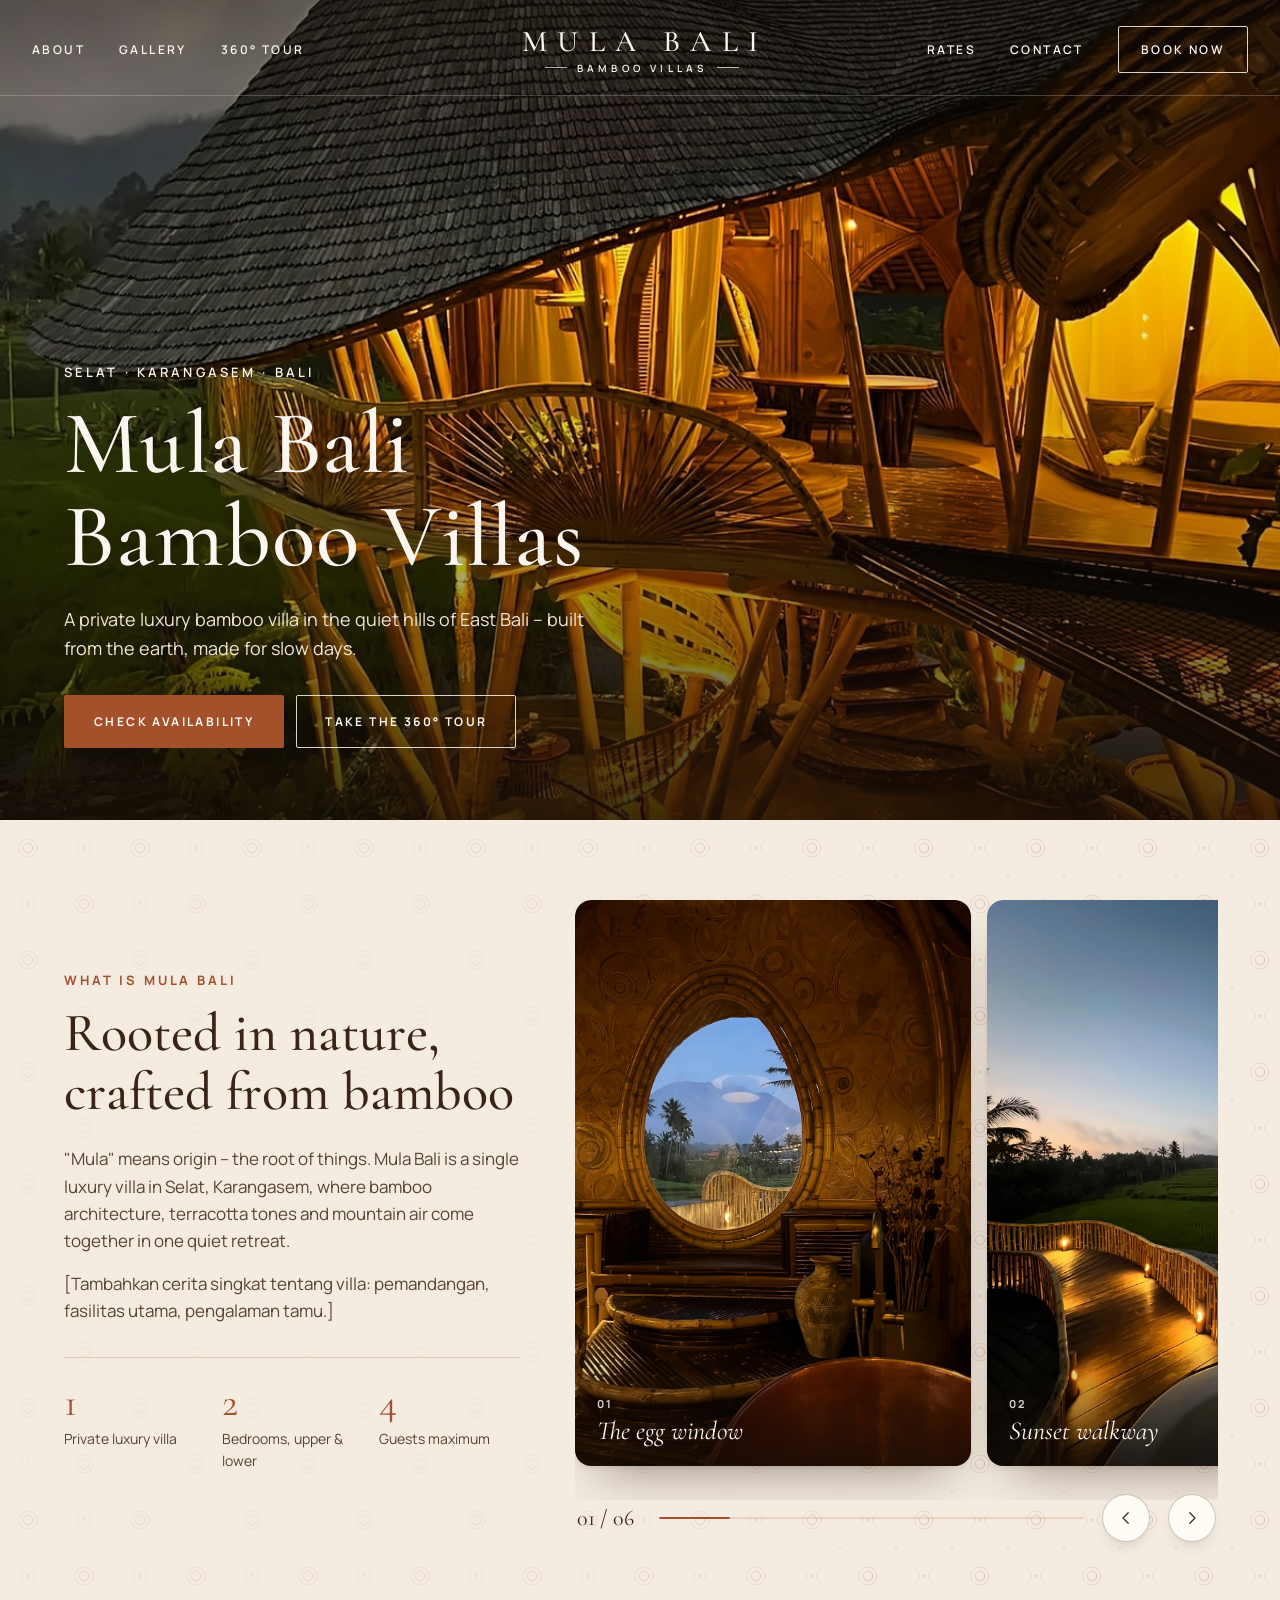
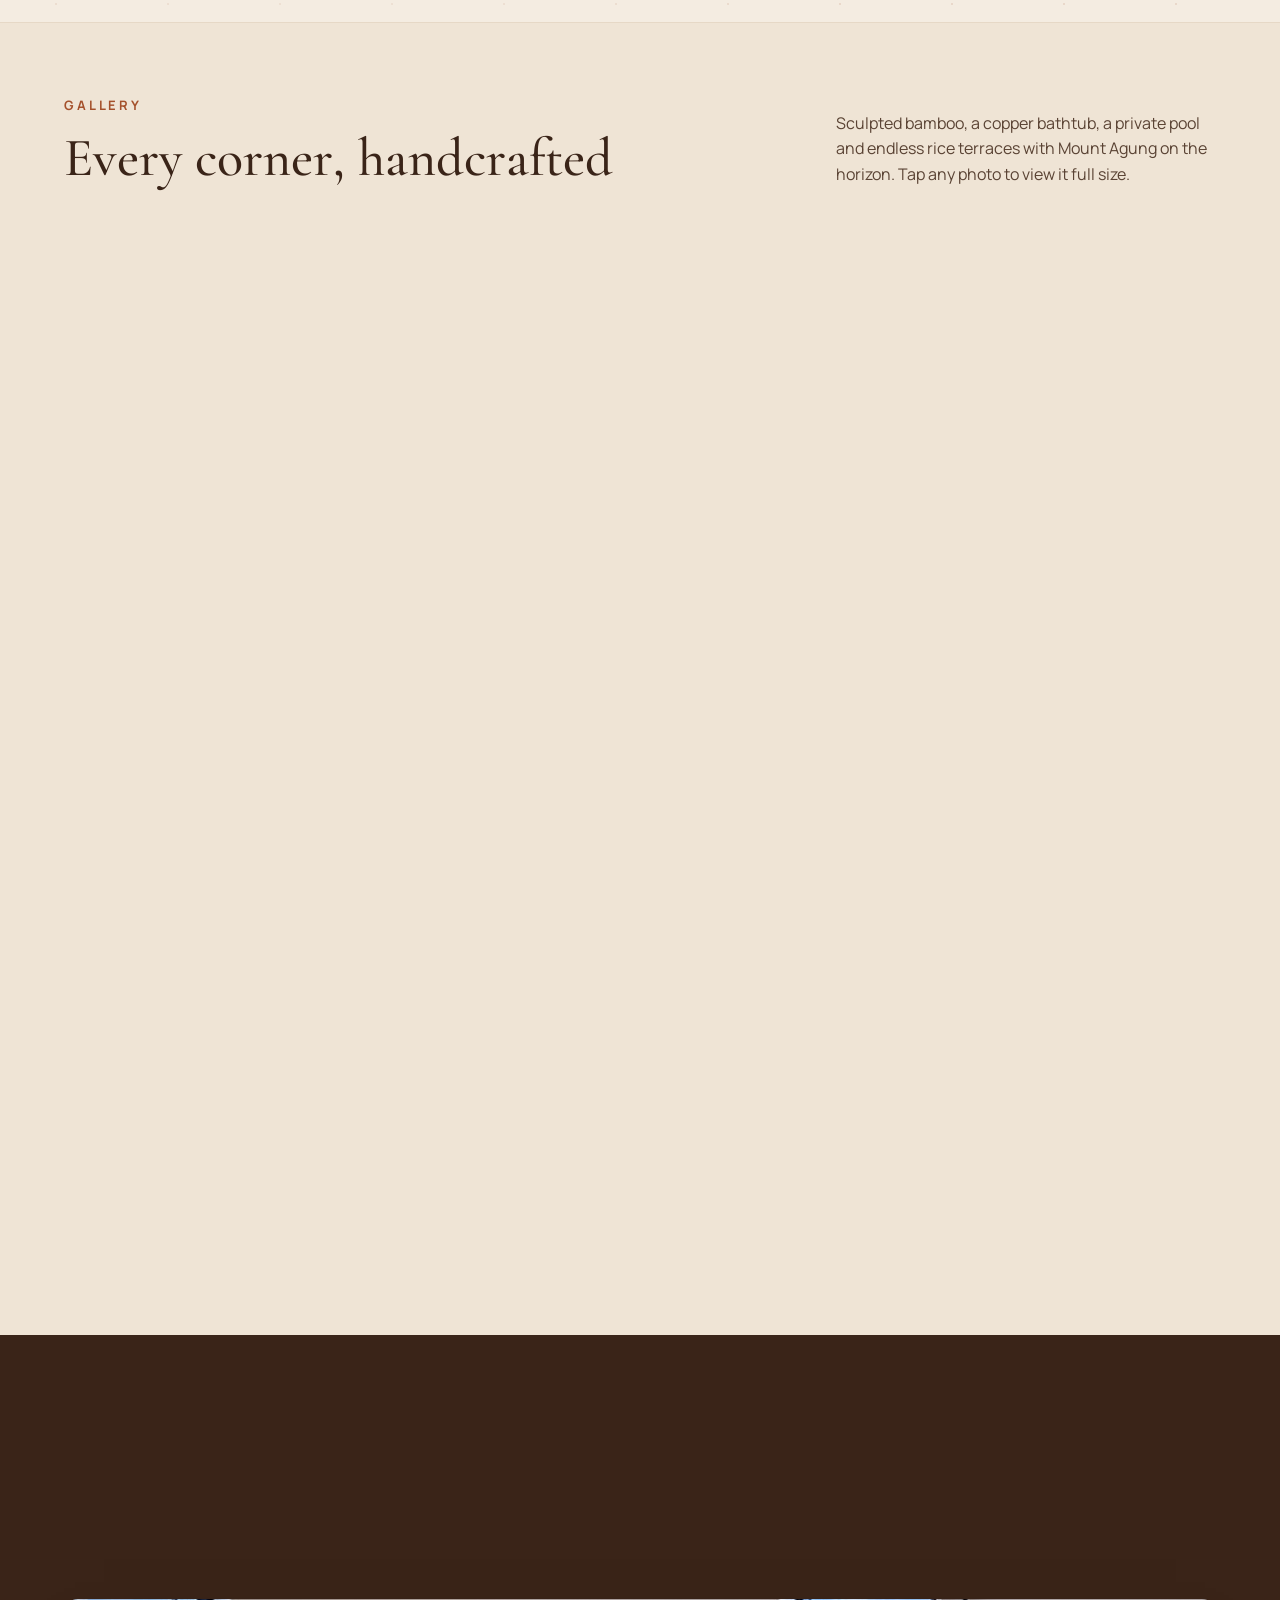
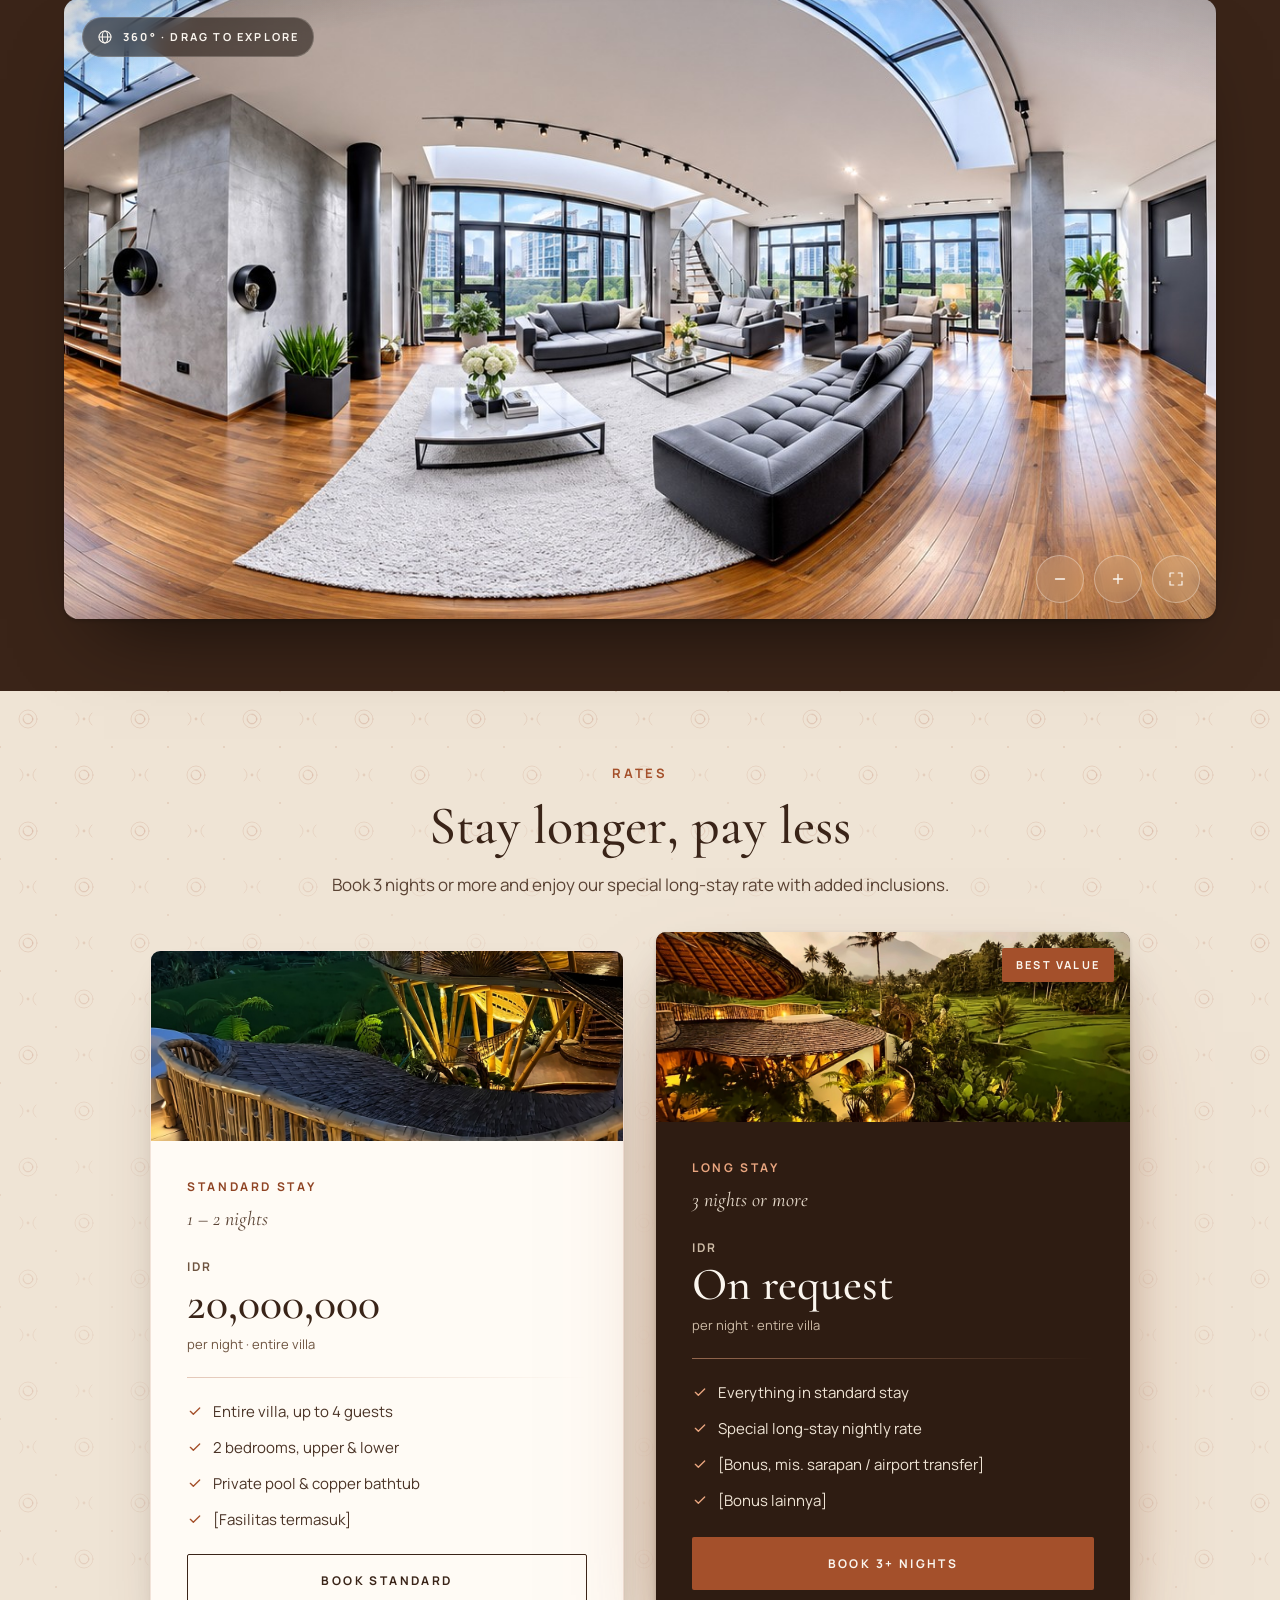
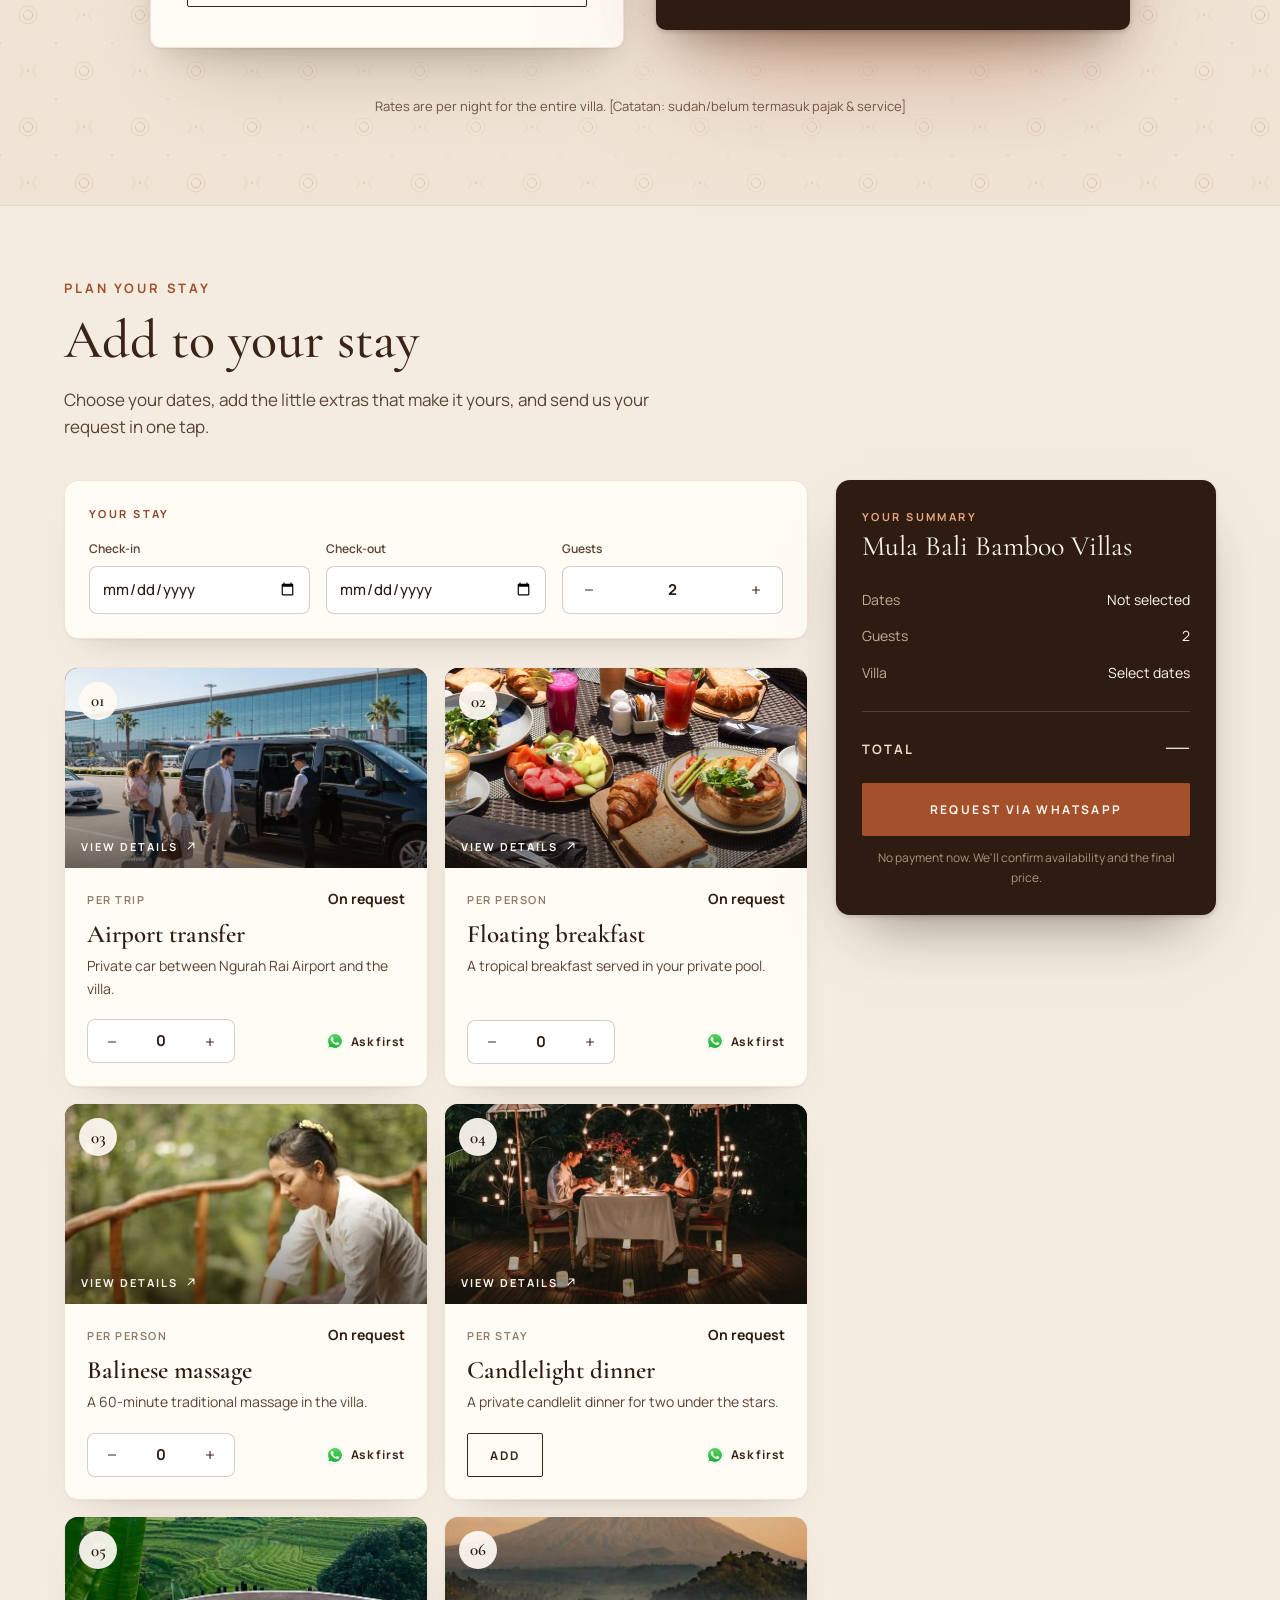
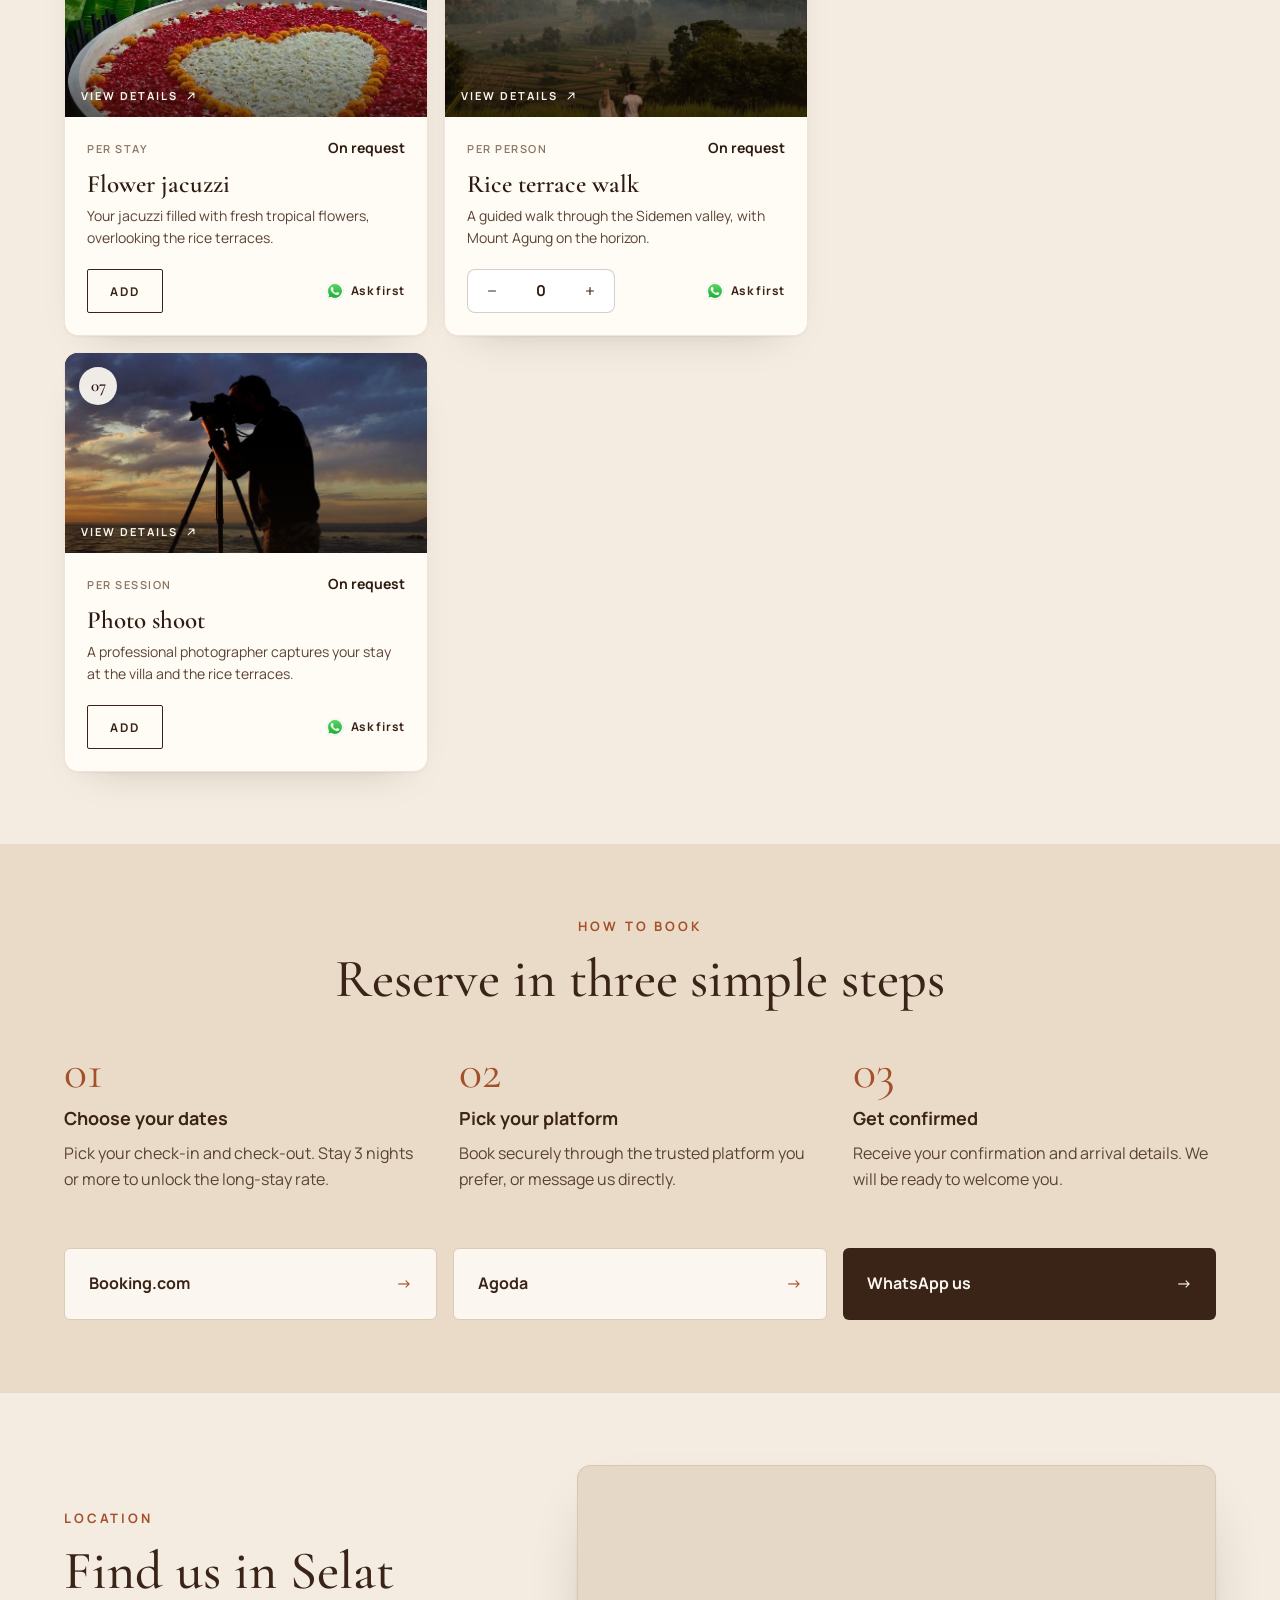
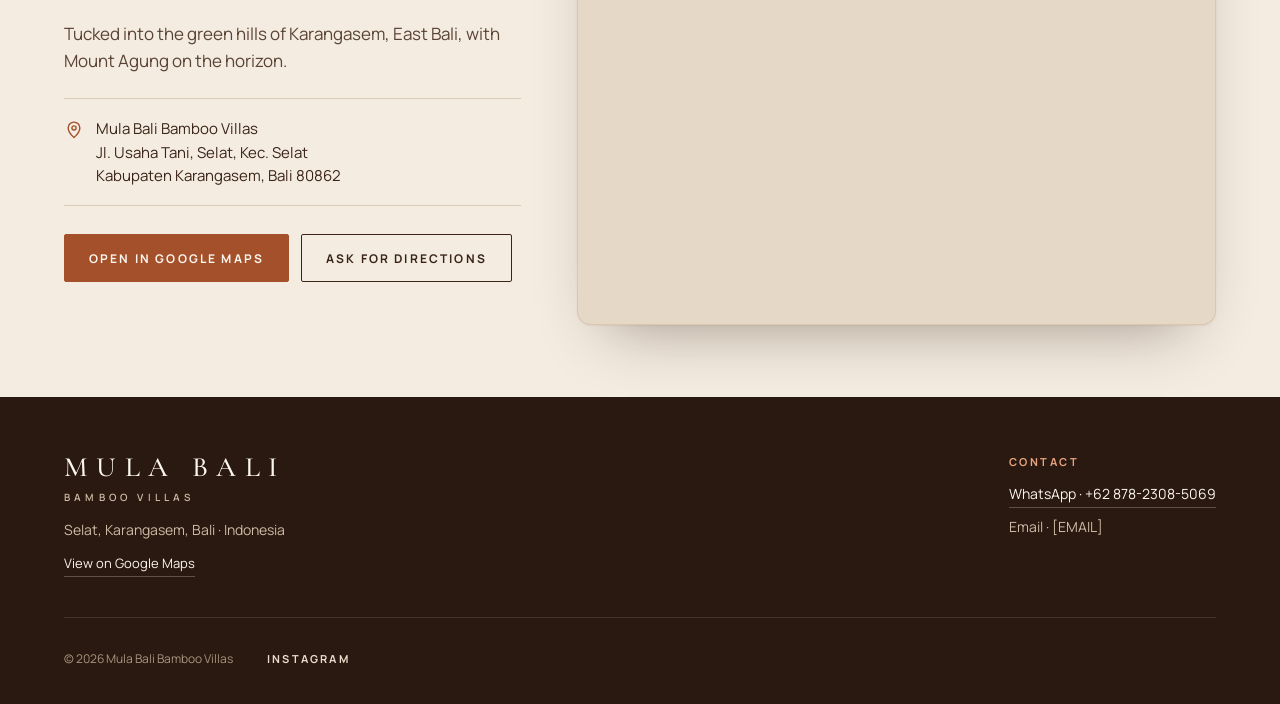
==== index.html @ 916d8a52 "Add files via upload" ====
<!doctype html>
<html lang="en">
<head>
<meta charset="utf-8">
<meta name="viewport" content="width=device-width, initial-scale=1, viewport-fit=cover">
<title>Mula Bali Bamboo Villas · Private luxury bamboo villa in Selat, Karangasem, Bali</title>
<meta name="description" content="A private luxury bamboo villa in the quiet hills of East Bali. 2 bedrooms, up to 4 guests, private pool and copper bathtub with Mount Agung views. Book via WhatsApp or your favourite platform.">
<meta name="theme-color" content="#2E1C12">
<meta property="og:type" content="website">
<meta property="og:title" content="Mula Bali Bamboo Villas">
<meta property="og:description" content="A private luxury bamboo villa in Selat, Karangasem – built from the earth, made for slow days.">
<meta property="og:url" content="https://mulabalibamboovillas.com/">
<meta property="og:site_name" content="Mula Bali Bamboo Villas">
<meta property="og:image" content="https://mulabalibamboovillas.com/img/og-image.jpg">
<meta property="og:image:secure_url" content="https://mulabalibamboovillas.com/img/og-image.jpg">
<meta property="og:image:type" content="image/jpeg">
<meta property="og:image:width" content="1200">
<meta property="og:image:height" content="630">
<meta property="og:image:alt" content="Mula Bali bamboo villa glowing at dusk above the rice terraces">
<meta name="twitter:card" content="summary_large_image">
<meta name="twitter:image" content="https://mulabalibamboovillas.com/img/og-image.jpg">
<link rel="canonical" href="https://mulabalibamboovillas.com/">
<link rel="icon" href="img/favicon.svg" type="image/svg+xml">
<link rel="icon" href="img/favicon-32.png" sizes="32x32" type="image/png">
<link rel="apple-touch-icon" href="img/apple-touch-icon.png">
<link rel="preconnect" href="https://fonts.googleapis.com">
<link rel="preconnect" href="https://fonts.gstatic.com" crossorigin>
<link rel="stylesheet" href="https://fonts.googleapis.com/css2?family=Cormorant+Garamond:ital,wght@0,500;0,600;1,500&amp;family=Manrope:wght@400;500;600;700&amp;display=swap">
<link rel="stylesheet" href="style.css">
<link rel="preload" as="image" href="img/hero.jpg">
</head>
<body>
<div style="background: #F4ECE1">

<div class="mb-loader" id="mb-loader" role="status" aria-label="Loading Mula Bali Bamboo Villas">
<div class="mb-loader-logo" style="position: relative; height: 100%; aspect-ratio: 9 / 16; max-width: 100%">
<img src="img/logo-loading.jpg" alt="" style="width: 100%; height: 100%; object-fit: cover; display: block">
<div style="position: absolute; left: 50%; top: 64%; transform: translateX(-50%); width: 30%; min-width: 120px; height: 2px; background: rgba(164,80,43,0.16); border-radius: 2px; overflow: hidden">
<div class="mb-bar" style="width: 100%; height: 100%; background: rgba(164,80,43,0.7); border-radius: 2px"></div>
</div>
</div>
</div>

<a class="mb-wa" id="mb-wa" href="https://wa.me/6287823085069" data-wa target="_blank" rel="noopener" aria-label="Chat with Mula Bali on WhatsApp">
<span class="mb-wa-label" aria-hidden="true">
<span class="mb-wa-kicker" data-cms="kontak.wa_kicker">Need help?</span>
<span class="mb-wa-main" data-cms="kontak.wa_text">Chat with us</span>
</span>
<img class="mb-wa-icon" src="img/whatsapp.png" alt="" width="60" height="60">
</a>

<a class="mb-top" id="mb-top" href="#top" aria-label="Back to top"><svg width="18" height="18" viewBox="0 0 24 24" fill="none" stroke="currentColor" stroke-width="1.8" stroke-linecap="round" stroke-linejoin="round" aria-hidden="true"><path d="M12 19V5M5 12l7-7 7 7"></path></svg></a>

<!-- Add-on detail pop-up -->
<div class="mb-exd" id="mb-exd" role="dialog" aria-modal="true" aria-labelledby="mb-exd-title" tabindex="-1" hidden>
<div class="mb-exd-card" id="mb-exd-card">
<div class="mb-exd-media">
<img id="mb-exd-img" src="img/addon-airport-transfer.jpg" alt="">
<span class="mb-addon-num" id="mb-exd-num">01</span>
</div>
<div class="mb-exd-body">
<button type="button" class="mb-exd-close" data-exd-close aria-label="Close details"><svg width="18" height="18" viewBox="0 0 24 24" fill="none" stroke="currentColor" stroke-width="1.6" stroke-linecap="round" aria-hidden="true"><path d="M6 6l12 12M18 6L6 18"></path></svg></button>
<p style="margin: 0 0 10px; font-size: 11px; font-weight: 700; letter-spacing: 0.22em; text-transform: uppercase; color: #8F4424">Add to your stay</p>
<h3 id="mb-exd-title" style="margin: 0 0 14px; font-family: 'Cormorant Garamond', serif; font-weight: 500; font-size: clamp(32px, 4vw, 44px); line-height: 1.05; color: #2E1C12"></h3>
<p id="mb-exd-desc" style="margin: 0 0 12px; font-size: 16px; color: #4A3326"></p>
<p id="mb-exd-detail" style="margin: 0 0 24px; font-size: 14px; color: #6E5440"></p>
<div style="display: flex; justify-content: space-between; align-items: baseline; gap: 16px; padding: 16px 0; border-top: 1px solid rgba(164,80,43,0.18); border-bottom: 1px solid rgba(164,80,43,0.18); margin-bottom: 22px">
<span id="mb-exd-price" style="font-family: 'Cormorant Garamond', serif; font-size: 28px; color: #2E1C12"></span>
<span class="mb-ex-unit" id="mb-exd-unit"></span>
</div>
<div style="display: flex; flex-wrap: wrap; align-items: center; gap: 12px" id="mb-exd-actions"></div>
<p style="margin: 18px 0 0; font-size: 12px; color: #8A7461">Not sure yet? Ask us anything first – asking doesn't book anything.</p>
<button type="button" class="mb-exd-done" data-exd-close>Back to all extras</button>
</div>
</div>
</div>

<!-- Photo lightbox -->
<div class="mb-lightbox" id="mb-lightbox" role="dialog" aria-modal="true" aria-label="Photo viewer" tabindex="-1" hidden>
<button type="button" class="mb-lb-btn" id="mb-lb-close" aria-label="Close photo" style="position: absolute; top: 16px; right: 16px"><svg width="20" height="20" viewBox="0 0 24 24" fill="none" stroke="currentColor" stroke-width="1.6" stroke-linecap="round" aria-hidden="true"><path d="M6 6l12 12M18 6L6 18"></path></svg></button>
<button type="button" class="mb-lb-btn mb-lb-prev" id="mb-lb-prev" aria-label="Previous photo" style="position: absolute; left: 14px; top: 50%; transform: translateY(-50%)"><svg width="20" height="20" viewBox="0 0 24 24" fill="none" stroke="currentColor" stroke-width="1.6" stroke-linecap="round" stroke-linejoin="round" aria-hidden="true"><path d="M15 5l-7 7 7 7"></path></svg></button>
<button type="button" class="mb-lb-btn mb-lb-next" id="mb-lb-next" aria-label="Next photo" style="position: absolute; right: 14px; top: 50%; transform: translateY(-50%)"><svg width="20" height="20" viewBox="0 0 24 24" fill="none" stroke="currentColor" stroke-width="1.6" stroke-linecap="round" stroke-linejoin="round" aria-hidden="true"><path d="M9 5l7 7-7 7"></path></svg></button>
<figure id="mb-lb-fig" style="margin: 0; height: 100%; max-width: 100%; display: flex; flex-direction: column; align-items: center; justify-content: center; gap: 16px">
<img class="mb-lb-img" id="mb-lb-img" src="img/pool-mount-agung.jpg" alt="" style="max-width: 100%; max-height: calc(100% - 44px); object-fit: contain; border-radius: 4px; box-shadow: 0 40px 90px -30px rgba(0,0,0,0.8); display: block">
<figcaption style="display: flex; gap: 18px; align-items: baseline; color: #EFE4D5">
<span id="mb-lb-cap" style="font-family: 'Cormorant Garamond', serif; font-size: 22px; font-style: italic"></span>
<span id="mb-lb-count" style="font-size: 12px; font-weight: 600; letter-spacing: 0.2em; color: #BFAE9A"></span>
</figcaption>
</figure>
</div>

<section id="top" style="position: relative; min-height: 820px; display: flex; align-items: flex-end; background: #2A1910; overflow: hidden">
<img src="img/hero.jpg" data-cms-src="beranda.hero.image" alt="Mula Bali bamboo villa glowing at dusk above the rice terraces" style="position: absolute; inset: 0; width: 100%; height: 100%; object-fit: cover; object-position: center 62%">
<div style="position: absolute; inset: 0; background: linear-gradient(180deg, rgba(20,12,6,0.55) 0%, rgba(20,12,6,0) 26%, rgba(20,12,6,0.12) 55%, rgba(20,12,6,0.82) 100%)"></div>
<header style="position: absolute; top: 0; left: 0; right: 0; z-index: 5">
<nav class="mb-nav" style="max-width: 1280px; margin: 0 auto; padding: 26px 32px 22px; display: grid; grid-template-columns: minmax(0, 1fr) auto minmax(0, 1fr); align-items: center; gap: 16px; border-bottom: 1px solid rgba(251,246,239,0.22)">
<div class="mb-links" style="display: flex; flex-wrap: wrap; align-items: center; gap: 4px 34px; font-size: 12px; font-weight: 600; letter-spacing: 0.2em; text-transform: uppercase">
<a href="#about" style="text-decoration: none; color: #FBF6EF; padding: 12px 0">About</a>
<a href="#gallery" style="text-decoration: none; color: #FBF6EF; padding: 12px 0">Gallery</a>
<a href="#tour" style="text-decoration: none; color: #FBF6EF; padding: 12px 0">360° Tour</a>
</div>
<a href="#top" aria-label="Mula Bali Bamboo Villas, home" style="display: flex; flex-direction: column; align-items: center; gap: 6px; text-decoration: none; color: #FBF6EF; text-align: center">
<span style="font-family: 'Cormorant Garamond', serif; font-size: 30px; font-weight: 500; letter-spacing: 0.34em; line-height: 1; padding-left: 0.34em">MULA BALI</span>
<span style="display: flex; align-items: center; gap: 10px; font-size: 10px; font-weight: 600; letter-spacing: 0.42em; line-height: 1; padding-left: 0.42em"><span style="display: block; width: 22px; height: 1px; background: rgba(251,246,239,0.7)"></span>BAMBOO VILLAS<span style="display: block; width: 22px; height: 1px; background: rgba(251,246,239,0.7)"></span></span>
</a>
<div class="mb-links mb-right" style="display: flex; flex-wrap: wrap; align-items: center; justify-content: flex-end; gap: 4px 34px; font-size: 12px; font-weight: 600; letter-spacing: 0.2em; text-transform: uppercase">
<a href="#rates" style="text-decoration: none; color: #FBF6EF; padding: 12px 0">Rates</a>
<a href="#contact" style="text-decoration: none; color: #FBF6EF; padding: 12px 0">Contact</a>
<a href="#book" style="text-decoration: none; color: #FBF6EF; border: 1px solid rgba(251,246,239,0.85); padding: 13px 22px; border-radius: 2px">Book Now</a>
</div>
</nav>
</header>
<div id="mb-hero" style="position: relative; max-width: 1200px; width: 100%; margin: 0 auto; padding: 0 24px 72px; color: #FBF6EF">
<p class="mb-rise" style="margin: 0 0 14px; font-size: 13px; letter-spacing: 0.24em; text-transform: uppercase; font-weight: 600; animation-delay: 0s" data-cms="beranda.hero.kicker">Selat · Karangasem · Bali</p>
<h1 id="mb-h1" aria-label="Mula Bali Bamboo Villas" style="margin: 0; font-family: 'Cormorant Garamond', serif; font-weight: 500; font-size: clamp(44px, 7vw, 96px); line-height: 1.04; letter-spacing: 0.01em">
<span aria-hidden="true" style="display: block" data-letters="0" data-cms="beranda.hero.title1">Mula Bali</span>
<span aria-hidden="true" style="display: block" data-letters="10" data-cms="beranda.hero.title2">Bamboo Villas</span>
</h1>
<p class="mb-rise" style="margin: 22px 0 32px; max-width: 520px; font-size: 18px; color: #F1E6D8; animation-delay: 1.9s" data-cms="beranda.hero.subtitle">A private luxury bamboo villa in the quiet hills of East Bali – built from the earth, made for slow days.</p>
<div class="mb-rise" style="display: flex; flex-wrap: wrap; gap: 12px; animation-delay: 2.15s">
<a href="#book" style="text-decoration: none; background: #A4502B; color: #FBF6EF; padding: 17px 30px; border-radius: 2px; font-size: 12px; font-weight: 700; letter-spacing: 0.2em; text-transform: uppercase">Check availability</a>
<a href="#tour" style="text-decoration: none; border: 1px solid rgba(251,246,239,0.85); color: #FBF6EF; padding: 16px 28px; border-radius: 2px; font-size: 12px; font-weight: 700; letter-spacing: 0.2em; text-transform: uppercase">Take the 360° tour</a>
</div>
</div>
</section>

<section id="about" class="mb-about" style="position: relative; overflow: hidden; border-bottom: 1px solid #E6D8C6">
<div style="max-width: 1200px; margin: 0 auto; padding: 80px 24px">
<div class="mb-about-grid" style="display: grid; grid-template-columns: repeat(auto-fit, minmax(min(100%, 320px), 1fr)); gap: 56px; align-items: center">
<div class="mb-reveal">
<p class="mb-rise" style="margin: 0 0 12px; font-size: 13px; letter-spacing: 0.22em; text-transform: uppercase; font-weight: 700; color: #A4502B" data-cms="beranda.about.kicker">What is Mula Bali</p>
<h2 aria-label="Rooted in nature, crafted from bamboo" style="margin: 0 0 24px; font-family: 'Cormorant Garamond', serif; font-weight: 500; font-size: clamp(34px, 4.4vw, 54px); line-height: 1.1"><span aria-hidden="true" data-words data-cms="beranda.about.title">Rooted in nature, crafted from bamboo</span></h2>
<div id="cms-about-text"><p class="mb-rise" style="margin: 0 0 16px; font-size: 17px; color: #5A4334; animation-delay: 0.9s">"Mula" means origin – the root of things. Mula Bali is a single luxury villa in Selat, Karangasem, where bamboo architecture, terracotta tones and mountain air come together in one quiet retreat.</p>
<p class="mb-rise" style="margin: 0 0 32px; font-size: 17px; color: #5A4334; animation-delay: 1.05s">[Tambahkan cerita singkat tentang villa: pemandangan, fasilitas utama, pengalaman tamu.]</p></div>
<div class="mb-rise" id="cms-stats" style="display: grid; grid-template-columns: repeat(3, minmax(0, 1fr)); gap: 16px; border-top: 1px solid #DCCBB6; padding-top: 24px; animation-delay: 1.2s">
<div>
<p style="margin: 0; font-family: 'Cormorant Garamond', serif; font-size: 40px; line-height: 1; color: #A4502B">1</p>
<p style="margin: 6px 0 0; font-size: 14px; color: #5A4334">Private luxury villa</p>
</div>
<div>
<p style="margin: 0; font-family: 'Cormorant Garamond', serif; font-size: 40px; line-height: 1; color: #A4502B">2</p>
<p style="margin: 6px 0 0; font-size: 14px; color: #5A4334">Bedrooms, upper &amp; lower</p>
</div>
<div>
<p style="margin: 0; font-family: 'Cormorant Garamond', serif; font-size: 40px; line-height: 1; color: #A4502B">4</p>
<p style="margin: 6px 0 0; font-size: 14px; color: #5A4334">Guests maximum</p>
</div>
</div>
</div>
<div class="mb-reveal mb-stagger" style="min-width: 0">
<div class="mb-carousel" id="mb-carousel" aria-label="Villa photos, swipe to see more" style="display: flex; gap: 16px; overflow-x: auto; scroll-snap-type: x mandatory; padding: 6px 2px 34px; margin: -6px -2px -10px"></div>
<div style="display: flex; align-items: center; gap: 18px; margin-top: 4px">
<p id="mb-sl-count" style="margin: 0; font-family: 'Cormorant Garamond', serif; font-size: 22px; color: #3A2418; min-width: 64px">01 / 06</p>
<div style="flex-grow: 1; height: 2px; background: rgba(164,80,43,0.16); border-radius: 2px; overflow: hidden">
<div id="mb-sl-bar" style="height: 100%; width: 16.67%; background: #A4502B; border-radius: 2px; transition: width 0.4s ease"></div>
</div>
<button type="button" class="mb-sl-btn" id="mb-sl-prev" aria-label="Previous photo"><svg width="18" height="18" viewBox="0 0 24 24" fill="none" stroke="currentColor" stroke-width="1.6" stroke-linecap="round" stroke-linejoin="round" aria-hidden="true"><path d="M15 5l-7 7 7 7"></path></svg></button>
<button type="button" class="mb-sl-btn" id="mb-sl-next" aria-label="Next photo"><svg width="18" height="18" viewBox="0 0 24 24" fill="none" stroke="currentColor" stroke-width="1.6" stroke-linecap="round" stroke-linejoin="round" aria-hidden="true"><path d="M9 5l7 7-7 7"></path></svg></button>
</div>
</div>
</div>
</div>
</section>

<section id="gallery" style="background: #EFE4D5">
<div style="max-width: 1200px; margin: 0 auto; padding: 72px 24px">
<div class="mb-reveal" style="display: flex; flex-wrap: wrap; justify-content: space-between; align-items: flex-end; gap: 24px; margin-bottom: 40px">
<div style="max-width: 560px">
<p class="mb-rise" style="margin: 0 0 12px; font-size: 13px; letter-spacing: 0.22em; text-transform: uppercase; font-weight: 700; color: #A4502B" data-cms="galeri.kicker">Gallery</p>
<h2 aria-label="Every corner, handcrafted" style="margin: 0; font-family: 'Cormorant Garamond', serif; font-weight: 500; font-size: clamp(34px, 4.4vw, 54px); line-height: 1.1"><span aria-hidden="true" data-words data-cms="galeri.title">Every corner, handcrafted</span></h2>
</div>
<p class="mb-rise" style="margin: 0; max-width: 380px; color: #5A4334; animation-delay: 0.7s" data-cms="galeri.text">Sculpted bamboo, a copper bathtub, a private pool and endless rice terraces with Mount Agung on the horizon. Tap any photo to view it full size.</p>
</div>
<div class="mb-reveal mb-stagger" id="mb-gallery" style="display: grid; grid-template-columns: repeat(auto-fill, minmax(260px, 1fr)); grid-auto-rows: 250px; grid-auto-flow: dense; gap: 12px"></div>
</div>
</section>

<section id="tour" style="background: #3A2418; color: #FBF6EF">
<div style="max-width: 1200px; margin: 0 auto; padding: 72px 24px">
<div class="mb-reveal" style="display: flex; flex-wrap: wrap; justify-content: space-between; align-items: flex-end; gap: 24px; margin-bottom: 40px">
<div style="max-width: 560px">
<p class="mb-rise" style="margin: 0 0 12px; font-size: 13px; letter-spacing: 0.22em; text-transform: uppercase; font-weight: 700; color: #E3A27F" data-cms="galeri.tour.kicker">Virtual Tour 360°</p>
<h2 aria-label="Walk through the villa before you arrive" style="margin: 0; font-family: 'Cormorant Garamond', serif; font-weight: 500; font-size: clamp(34px, 4.4vw, 54px); line-height: 1.1"><span aria-hidden="true" data-words data-cms="galeri.tour.title">Walk through the villa before you arrive</span></h2>
</div>
<p class="mb-rise" style="margin: 0; max-width: 360px; color: #D9C9B6; animation-delay: 0.9s" data-cms="galeri.tour.text">Drag or swipe to look around the villa, zoom in on the details, or open it full screen.</p>
</div>
<div class="mb-reveal mb-stagger">
<div class="mb-tour" id="mb-tour" role="region" tabindex="0" aria-label="360° virtual tour, drag to look around" style="position: relative; height: clamp(380px, 56vw, 620px); border-radius: 14px; overflow: hidden; background: #1E130C; cursor: grab; touch-action: pan-y; user-select: none; -webkit-user-select: none; box-shadow: 0 2px 4px rgba(0,0,0,0.2), 0 40px 80px -40px rgba(0,0,0,0.7)">
<img class="mb-tour-img" src="img/tour-360.jpg" data-cms-src="galeri.tour.image" alt="360° panorama of the villa interior" draggable="false" style="position: absolute; left: 0; top: 0; width: 1672px; height: 756px; max-width: none; transform-origin: 0 0; will-change: transform; pointer-events: none">
<div aria-hidden="true" style="position: absolute; inset: 0; pointer-events: none; background: radial-gradient(ellipse 120% 90% at 50% 50%, rgba(0,0,0,0) 55%, rgba(14,8,4,0.55) 100%)"></div>
<p style="position: absolute; top: 18px; left: 18px; margin: 0; display: flex; align-items: center; gap: 10px; background: rgba(20,12,6,0.55); backdrop-filter: blur(8px); -webkit-backdrop-filter: blur(8px); color: #FBF6EF; font-size: 11px; font-weight: 700; letter-spacing: 0.2em; text-transform: uppercase; padding: 10px 14px; border-radius: 999px; border: 1px solid rgba(251,246,239,0.2); pointer-events: none"><svg width="16" height="16" viewBox="0 0 24 24" fill="none" stroke="currentColor" stroke-width="1.6" stroke-linecap="round" stroke-linejoin="round" aria-hidden="true"><circle cx="12" cy="12" r="9"></circle><ellipse cx="12" cy="12" rx="4" ry="9"></ellipse><path d="M3 12h18"></path></svg>360° · Drag to explore</p>
<div style="position: absolute; right: 16px; bottom: 16px; display: flex; gap: 10px">
<button type="button" class="mb-lb-btn mb-tour-btn" id="mb-tour-out" aria-label="Zoom out"><svg width="18" height="18" viewBox="0 0 24 24" fill="none" stroke="currentColor" stroke-width="1.8" stroke-linecap="round" aria-hidden="true"><path d="M6 12h12"></path></svg></button>
<button type="button" class="mb-lb-btn mb-tour-btn" id="mb-tour-in" aria-label="Zoom in"><svg width="18" height="18" viewBox="0 0 24 24" fill="none" stroke="currentColor" stroke-width="1.8" stroke-linecap="round" aria-hidden="true"><path d="M6 12h12M12 6v12"></path></svg></button>
<button type="button" class="mb-lb-btn mb-tour-btn" id="mb-tour-full" aria-label="Full screen"><svg width="18" height="18" viewBox="0 0 24 24" fill="none" stroke="currentColor" stroke-width="1.6" stroke-linecap="round" stroke-linejoin="round" aria-hidden="true"><path d="M4 9V4h5M20 9V4h-5M4 15v5h5M20 15v5h-5"></path></svg></button>
</div>
</div>
</div>
</div>
</section>

<section id="rates" class="mb-rates">
<div style="max-width: 1200px; margin: 0 auto; padding: 72px 24px 88px">
<div class="mb-reveal" style="text-align: center; max-width: 640px; margin: 0 auto 52px">
<p class="mb-rise" style="margin: 0 0 12px; font-size: 13px; letter-spacing: 0.22em; text-transform: uppercase; font-weight: 700; color: #A4502B" data-cms="harga.kicker">Rates</p>
<h2 aria-label="Stay longer, pay less" style="margin: 0 0 16px; font-family: 'Cormorant Garamond', serif; font-weight: 500; font-size: clamp(34px, 4.4vw, 54px); line-height: 1.1"><span aria-hidden="true" data-words data-cms="harga.title">Stay longer, pay less</span></h2>
<p class="mb-rise" style="margin: 0; font-size: 17px; color: #5A4334; animation-delay: 0.75s" data-cms="harga.subtitle">Book 3 nights or more and enjoy our special long-stay rate with added inclusions.</p>
</div>
<div class="mb-rate-grid mb-reveal mb-stagger" style="display: grid; grid-template-columns: repeat(2, minmax(0, 1fr)); gap: 32px; max-width: 980px; margin: 0 auto; align-items: stretch">

<div style="display: flex">
<article class="mb-rate-card" style="width: 100%; background: #FFFBF5; border: 1px solid rgba(164,80,43,0.14); border-radius: 10px; overflow: hidden; display: flex; flex-direction: column; box-shadow: 0 1px 2px rgba(58,36,24,0.06), 0 14px 28px -14px rgba(58,36,24,0.22), 0 44px 80px -40px rgba(58,36,24,0.30)">
<img src="img/evening-deck.jpg" data-cms-src="harga.standard.image" alt="Bamboo villa deck lit at evening" class="mb-rate-img" loading="lazy" style="width: 100%; height: 190px; object-fit: cover; object-position: center 55%; display: block">
<div class="mb-rate-body" style="padding: 36px 36px 40px; display: flex; flex-direction: column; gap: 22px; flex-grow: 1">
<div>
<p style="margin: 0; font-size: 12px; font-weight: 700; letter-spacing: 0.22em; text-transform: uppercase; color: #8F4424" data-cms="harga.standard.label">Standard stay</p>
<p style="margin: 6px 0 0; font-family: 'Cormorant Garamond', serif; font-style: italic; font-size: 20px; color: #5A4334" data-cms="harga.standard.nights">1 – 2 nights</p>
</div>
<div>
<p style="margin: 0 0 4px; font-size: 12px; font-weight: 700; letter-spacing: 0.18em; color: #6E5440">IDR</p>
<p class="mb-price" style="margin: 0; font-family: 'Cormorant Garamond', serif; font-weight: 500; font-size: clamp(26px, 3.6vw, 48px); line-height: 1; color: #3A2418" data-cms-price="harga.standard.price">20,000,000</p>
<p style="margin: 8px 0 0; font-size: 13px; color: #6E5440">per night · entire villa</p>
</div>
<div style="height: 1px; background: linear-gradient(90deg, rgba(164,80,43,0.3), rgba(164,80,43,0))"></div>
<div class="mb-rate-list" id="cms-std-list" style="display: flex; flex-direction: column; gap: 12px; font-size: 15px; color: #4A3326">
<p style="margin: 0; display: flex; gap: 10px; align-items: flex-start"><svg width="16" height="16" viewBox="0 0 24 24" fill="none" stroke="#A4502B" stroke-width="2" stroke-linecap="round" stroke-linejoin="round" aria-hidden="true" style="flex-shrink: 0; margin-top: 3px"><path d="M5 12.5l4.5 4.5L19 7.5"></path></svg>Entire villa, up to 4 guests</p>
<p style="margin: 0; display: flex; gap: 10px; align-items: flex-start"><svg width="16" height="16" viewBox="0 0 24 24" fill="none" stroke="#A4502B" stroke-width="2" stroke-linecap="round" stroke-linejoin="round" aria-hidden="true" style="flex-shrink: 0; margin-top: 3px"><path d="M5 12.5l4.5 4.5L19 7.5"></path></svg>2 bedrooms, upper &amp; lower</p>
<p style="margin: 0; display: flex; gap: 10px; align-items: flex-start"><svg width="16" height="16" viewBox="0 0 24 24" fill="none" stroke="#A4502B" stroke-width="2" stroke-linecap="round" stroke-linejoin="round" aria-hidden="true" style="flex-shrink: 0; margin-top: 3px"><path d="M5 12.5l4.5 4.5L19 7.5"></path></svg>Private pool &amp; copper bathtub</p>
<p style="margin: 0; display: flex; gap: 10px; align-items: flex-start"><svg width="16" height="16" viewBox="0 0 24 24" fill="none" stroke="#A4502B" stroke-width="2" stroke-linecap="round" stroke-linejoin="round" aria-hidden="true" style="flex-shrink: 0; margin-top: 3px"><path d="M5 12.5l4.5 4.5L19 7.5"></path></svg>[Fasilitas termasuk]</p>
</div>
<a href="#extras" style="margin-top: auto; text-decoration: none; text-align: center; border: 1px solid #3A2418; color: #3A2418; padding: 16px 20px; border-radius: 2px; font-size: 12px; font-weight: 700; letter-spacing: 0.2em; text-transform: uppercase" data-cms="harga.standard.button">Book standard</a>
</div>
</article>
</div>

<div style="display: flex">
<article class="mb-rate-card mb-rate-featured" style="width: 100%; position: relative; background: #2E1C12; color: #FBF6EF; border-radius: 10px; overflow: hidden; display: flex; flex-direction: column; transform: translateY(-18px); box-shadow: 0 2px 4px rgba(46,28,18,0.18), 0 22px 44px -18px rgba(46,28,18,0.45), 0 60px 110px -40px rgba(164,80,43,0.55)">
<div style="position: relative">
<img src="img/pool-mount-agung.jpg" data-cms-src="harga.long.image" alt="Glowing pool and villa with Mount Agung behind" class="mb-rate-img" loading="lazy" style="width: 100%; height: 190px; object-fit: cover; object-position: center 45%; display: block">
<p style="position: absolute; top: 16px; right: 16px; margin: 0; background: #A4502B; color: #FBF6EF; font-size: 11px; font-weight: 700; letter-spacing: 0.2em; text-transform: uppercase; padding: 8px 14px; border-radius: 2px; box-shadow: 0 8px 18px -8px rgba(0,0,0,0.5)" data-cms="harga.long.badge">Best value</p>
</div>
<div class="mb-rate-body" style="padding: 36px 36px 40px; display: flex; flex-direction: column; gap: 22px; flex-grow: 1">
<div>
<p style="margin: 0; font-size: 12px; font-weight: 700; letter-spacing: 0.22em; text-transform: uppercase; color: #E9A57F" data-cms="harga.long.label">Long stay</p>
<p style="margin: 6px 0 0; font-family: 'Cormorant Garamond', serif; font-style: italic; font-size: 20px; color: #E8DCCD" data-cms="harga.long.nights">3 nights or more</p>
</div>
<div>
<p style="margin: 0 0 4px; font-size: 12px; font-weight: 700; letter-spacing: 0.18em; color: #CDBBA6">IDR</p>
<p class="mb-price" style="margin: 0; font-family: 'Cormorant Garamond', serif; font-weight: 500; font-size: clamp(26px, 3.6vw, 48px); line-height: 1; color: #FBF6EF" data-cms-price="harga.long.price">[HARGA]</p>
<p style="margin: 8px 0 0; font-size: 13px; color: #CDBBA6">per night · entire villa</p>
</div>
<div style="height: 1px; background: linear-gradient(90deg, rgba(233,165,127,0.55), rgba(233,165,127,0))"></div>
<div class="mb-rate-list" id="cms-long-list" style="display: flex; flex-direction: column; gap: 12px; font-size: 15px; color: #EFE4D5">
<p style="margin: 0; display: flex; gap: 10px; align-items: flex-start"><svg width="16" height="16" viewBox="0 0 24 24" fill="none" stroke="#E9A57F" stroke-width="2" stroke-linecap="round" stroke-linejoin="round" aria-hidden="true" style="flex-shrink: 0; margin-top: 3px"><path d="M5 12.5l4.5 4.5L19 7.5"></path></svg>Everything in standard stay</p>
<p style="margin: 0; display: flex; gap: 10px; align-items: flex-start"><svg width="16" height="16" viewBox="0 0 24 24" fill="none" stroke="#E9A57F" stroke-width="2" stroke-linecap="round" stroke-linejoin="round" aria-hidden="true" style="flex-shrink: 0; margin-top: 3px"><path d="M5 12.5l4.5 4.5L19 7.5"></path></svg>Special long-stay nightly rate</p>
<p style="margin: 0; display: flex; gap: 10px; align-items: flex-start"><svg width="16" height="16" viewBox="0 0 24 24" fill="none" stroke="#E9A57F" stroke-width="2" stroke-linecap="round" stroke-linejoin="round" aria-hidden="true" style="flex-shrink: 0; margin-top: 3px"><path d="M5 12.5l4.5 4.5L19 7.5"></path></svg>[Bonus, mis. sarapan / airport transfer]</p>
<p style="margin: 0; display: flex; gap: 10px; align-items: flex-start"><svg width="16" height="16" viewBox="0 0 24 24" fill="none" stroke="#E9A57F" stroke-width="2" stroke-linecap="round" stroke-linejoin="round" aria-hidden="true" style="flex-shrink: 0; margin-top: 3px"><path d="M5 12.5l4.5 4.5L19 7.5"></path></svg>[Bonus lainnya]</p>
</div>
<a href="#extras" style="margin-top: auto; text-decoration: none; text-align: center; background: #A4502B; color: #FBF6EF; padding: 17px 20px; border-radius: 2px; font-size: 12px; font-weight: 700; letter-spacing: 0.2em; text-transform: uppercase" data-cms="harga.long.button">Book 3+ nights</a>
</div>
</article>
</div>

</div>
<p style="margin: 48px auto 0; max-width: 640px; text-align: center; font-size: 13px; color: #6E5440" data-cms="harga.note">Rates are per night for the entire villa. [Catatan: sudah/belum termasuk pajak &amp; service]</p>
</div>
</section>

<section id="extras" style="background: #F4ECE1; border-top: 1px solid #E6D8C6">
<div style="max-width: 1200px; margin: 0 auto; padding: 72px 24px">
<div class="mb-reveal" style="max-width: 640px; margin: 0 0 40px">
<p class="mb-rise" style="margin: 0 0 12px; font-size: 13px; letter-spacing: 0.22em; text-transform: uppercase; font-weight: 700; color: #A4502B" data-cms="addon.kicker">Plan your stay</p>
<h2 aria-label="Add to your stay" style="margin: 0 0 16px; font-family: 'Cormorant Garamond', serif; font-weight: 500; font-size: clamp(34px, 4.4vw, 54px); line-height: 1.1"><span aria-hidden="true" data-words data-cms="addon.title">Add to your stay</span></h2>
<p class="mb-rise" style="margin: 0; font-size: 17px; color: #5A4334; animation-delay: 0.7s" data-cms="addon.subtitle">Choose your dates, add the little extras that make it yours, and send us your request in one tap.</p>
</div>

<div class="mb-ex-grid">
<div style="min-width: 0; display: flex; flex-direction: column; gap: 28px">

<div class="mb-ex-panel">
<p class="mb-ex-label">Your stay</p>
<div class="mb-ex-fields">
<div class="mb-ex-field">
<label for="mb-ci">Check-in</label>
<input id="mb-ci" type="date">
</div>
<div class="mb-ex-field">
<label for="mb-co">Check-out</label>
<input id="mb-co" type="date">
</div>
<div class="mb-ex-field">
<p class="mb-ex-flabel" id="mb-guests-label">Guests</p>
<div class="mb-step" role="group" aria-labelledby="mb-guests-label">
<button type="button" id="mb-g-dec" aria-label="Fewer guests"><svg width="14" height="14" viewBox="0 0 24 24" fill="none" stroke="currentColor" stroke-width="2" stroke-linecap="round" aria-hidden="true"><path d="M6 12h12"></path></svg></button>
<span aria-live="polite" id="mb-g">2</span>
<button type="button" id="mb-g-inc" aria-label="More guests"><svg width="14" height="14" viewBox="0 0 24 24" fill="none" stroke="currentColor" stroke-width="2" stroke-linecap="round" aria-hidden="true"><path d="M6 12h12M12 6v12"></path></svg></button>
</div>
</div>
</div>
<p id="mb-date-error" style="margin: 14px 0 0; font-size: 13px; color: #A4502B" hidden>Check-out must be after check-in.</p>
</div>

<div class="mb-reveal mb-stagger mb-ex-list" id="mb-addons"></div>
</div>

<aside class="mb-ex-summary" aria-label="Booking summary">
<p style="margin: 0 0 4px; font-size: 11px; font-weight: 700; letter-spacing: 0.22em; text-transform: uppercase; color: #E9A57F">Your summary</p>
<p style="margin: 0 0 20px; font-family: 'Cormorant Garamond', serif; font-size: 28px; line-height: 1.15; color: #FBF6EF">Mula Bali Bamboo Villas</p>
<div class="mb-sum-row"><span>Dates</span><span id="mb-sum-dates">Not selected</span></div>
<div class="mb-sum-row"><span>Guests</span><span id="mb-sum-g">2</span></div>
<div class="mb-sum-row"><span id="mb-sum-room-label">Villa</span><span id="mb-sum-room">Select dates</span></div>
<div id="mb-sum-extras" hidden>
<p style="margin: 18px 0 8px; font-size: 11px; font-weight: 700; letter-spacing: 0.2em; text-transform: uppercase; color: #CDBBA6">Add-ons</p>
<div id="mb-sum-lines"></div>
</div>
<div style="height: 1px; background: rgba(251,246,239,0.16); margin: 20px 0 16px"></div>
<div style="display: flex; justify-content: space-between; align-items: baseline; gap: 12px">
<span style="font-size: 13px; font-weight: 700; letter-spacing: 0.16em; text-transform: uppercase; color: #E8DCCD">Total</span>
<span id="mb-sum-total" style="font-family: 'Cormorant Garamond', serif; font-size: 30px; color: #FBF6EF; text-align: right; line-height: 1.1">—</span>
</div>
<p id="mb-sum-note" style="margin: 10px 0 0; font-size: 12px; color: #BFAE9A" hidden></p>
<a href="https://wa.me/6287823085069" data-wa id="mb-sum-wa" target="_blank" rel="noopener" class="mb-ex-cta">Request via WhatsApp</a>
<p style="margin: 12px 0 0; font-size: 12px; color: #A8957F; text-align: center">No payment now. We'll confirm availability and the final price.</p>
</aside>
</div>
</div>
</section>

<section id="book" style="background: #EADBC8">
<div style="max-width: 1200px; margin: 0 auto; padding: 72px 24px">
<div class="mb-reveal" style="text-align: center; max-width: 640px; margin: 0 auto 40px">
<p class="mb-rise" style="margin: 0 0 12px; font-size: 13px; letter-spacing: 0.22em; text-transform: uppercase; font-weight: 700; color: #A4502B" data-cms="booking.kicker">How to book</p>
<h2 aria-label="Reserve in three simple steps" style="margin: 0; font-family: 'Cormorant Garamond', serif; font-weight: 500; font-size: clamp(34px, 4.4vw, 54px); line-height: 1.1"><span aria-hidden="true" data-words data-cms="booking.title">Reserve in three simple steps</span></h2>
</div>
<div class="mb-reveal mb-stagger" id="cms-steps" style="display: grid; grid-template-columns: repeat(auto-fit, minmax(240px, 1fr)); gap: 32px; margin-bottom: 56px">
<div>
<p style="margin: 0 0 8px; font-family: 'Cormorant Garamond', serif; font-size: 48px; line-height: 1; color: #A4502B">01</p>
<h3 style="margin: 0 0 8px; font-size: 18px; font-weight: 700">Choose your dates</h3>
<p style="margin: 0; color: #5A4334">Pick your check-in and check-out. Stay 3 nights or more to unlock the long-stay rate.</p>
</div>
<div>
<p style="margin: 0 0 8px; font-family: 'Cormorant Garamond', serif; font-size: 48px; line-height: 1; color: #A4502B">02</p>
<h3 style="margin: 0 0 8px; font-size: 18px; font-weight: 700">Pick your platform</h3>
<p style="margin: 0; color: #5A4334">Book securely through the trusted platform you prefer, or message us directly.</p>
</div>
<div>
<p style="margin: 0 0 8px; font-family: 'Cormorant Garamond', serif; font-size: 48px; line-height: 1; color: #A4502B">03</p>
<h3 style="margin: 0 0 8px; font-size: 18px; font-weight: 700">Get confirmed</h3>
<p style="margin: 0; color: #5A4334">Receive your confirmation and arrival details. We will be ready to welcome you.</p>
</div>
</div>
<div class="mb-reveal mb-stagger" id="cms-platforms" style="display: grid; grid-template-columns: repeat(auto-fit, minmax(220px, 1fr)); gap: 16px">
<a href="https://www.booking.com/Share-egEUQE" target="_blank" rel="noopener" style="text-decoration: none; background: #FBF6EF; color: #3A2418; border: 1px solid #DCCBB6; border-radius: 6px; padding: 22px 24px; display: flex; justify-content: space-between; align-items: center; font-weight: 700">Booking.com<span style="font-weight: 500; color: #A4502B">→</span></a>
<a href="https://share.google/1KfWppMCk1wM1W4pu" target="_blank" rel="noopener" style="text-decoration: none; background: #FBF6EF; color: #3A2418; border: 1px solid #DCCBB6; border-radius: 6px; padding: 22px 24px; display: flex; justify-content: space-between; align-items: center; font-weight: 700">Agoda<span style="font-weight: 500; color: #A4502B">→</span></a>
<a href="#" style="text-decoration: none; background: #FBF6EF; color: #3A2418; border: 1px solid #DCCBB6; border-radius: 6px; padding: 22px 24px; display: flex; justify-content: space-between; align-items: center; font-weight: 700">Airbnb<span style="font-weight: 500; color: #A4502B">→</span></a>
<a href="https://wa.me/6287823085069" data-wa target="_blank" rel="noopener" style="text-decoration: none; background: #3A2418; color: #FBF6EF; border-radius: 6px; padding: 22px 24px; display: flex; justify-content: space-between; align-items: center; font-weight: 700">WhatsApp us<span style="font-weight: 500">→</span></a>
</div>
</div>
</section>

<section id="location" style="background: #F4ECE1; border-top: 1px solid #E6D8C6">
<div style="max-width: 1200px; margin: 0 auto; padding: 72px 24px">
<div class="mb-loc-grid">
<div class="mb-reveal" style="min-width: 0">
<p class="mb-rise" style="margin: 0 0 12px; font-size: 13px; letter-spacing: 0.22em; text-transform: uppercase; font-weight: 700; color: #A4502B" data-cms="booking.location.kicker">Location</p>
<h2 aria-label="Find us in Selat" style="margin: 0 0 20px; font-family: 'Cormorant Garamond', serif; font-weight: 500; font-size: clamp(34px, 4.4vw, 54px); line-height: 1.1"><span aria-hidden="true" data-words data-cms="booking.location.title">Find us in Selat</span></h2>
<p class="mb-rise" style="margin: 0 0 24px; font-size: 17px; color: #5A4334; animation-delay: 0.6s" data-cms="booking.location.text">Tucked into the green hills of Karangasem, East Bali, with Mount Agung on the horizon.</p>
<div class="mb-rise" style="display: flex; gap: 12px; align-items: flex-start; padding: 18px 0; border-top: 1px solid #DCCBB6; border-bottom: 1px solid #DCCBB6; margin-bottom: 28px; animation-delay: 0.75s">
<svg width="20" height="20" viewBox="0 0 24 24" fill="none" stroke="#A4502B" stroke-width="1.7" stroke-linecap="round" stroke-linejoin="round" aria-hidden="true" style="flex-shrink: 0; margin-top: 3px"><path d="M12 21s-7-6.2-7-11.5A7 7 0 0 1 19 9.5C19 14.8 12 21 12 21z"></path><circle cx="12" cy="9.5" r="2.5"></circle></svg>
<address data-cms-lines="booking.location.address" style="font-style: normal; font-size: 15px; color: #3A2418; line-height: 1.55">Mula Bali Bamboo Villas<br>Jl. Usaha Tani, Selat, Kec. Selat<br>Kabupaten Karangasem, Bali 80862</address>
</div>
<div class="mb-rise" style="display: flex; flex-wrap: wrap; gap: 12px; animation-delay: 0.9s">
<a href="https://maps.app.goo.gl/PRVVSxzqcifcxRFF7" data-cms-href="booking.location.maps_url" target="_blank" rel="noopener" class="mb-loc-btn mb-loc-btn-main">Open in Google Maps</a>
<a href="https://wa.me/6287823085069?text=Hello%20Mula%20Bali%2C%20could%20you%20share%20directions%20to%20the%20villa%3F" data-wa="Hello Mula Bali, could you share directions to the villa?" target="_blank" rel="noopener" class="mb-loc-btn">Ask for directions</a>
</div>
</div>
<div class="mb-reveal mb-stagger" style="min-width: 0">
<div class="mb-map">
<iframe id="cms-map" title="Map showing Mula Bali Bamboo Villas in Selat, Karangasem" src="https://maps.google.com/maps?q=Mula%20Bali%20Bamboo%20Villas%2C%20HF5G%2BGMM%2C%20Jl.%20Usaha%20Tani%2C%20Selat%2C%20Karangasem%2C%20Bali%2080862&amp;z=15&amp;output=embed" loading="lazy" referrerpolicy="no-referrer-when-downgrade" allowfullscreen></iframe>
</div>
</div>
</div>
</div>
</section>

<footer id="contact" style="background: #2A1910; color: #CDBBA6">
<div style="max-width: 1200px; margin: 0 auto; padding: 56px 24px 0">
<div style="display: flex; flex-wrap: wrap; justify-content: space-between; align-items: flex-start; gap: 36px; padding-bottom: 40px; border-bottom: 1px solid rgba(251,246,239,0.12)">
<div>
<p style="margin: 0; font-family: 'Cormorant Garamond', serif; font-size: 28px; font-weight: 500; letter-spacing: 0.3em; color: #FBF6EF; line-height: 1">MULA BALI</p>
<p style="margin: 8px 0 14px; font-size: 10px; font-weight: 600; letter-spacing: 0.42em; color: #CDBBA6">BAMBOO VILLAS</p>
<p style="margin: 0; font-size: 14px">Selat, Karangasem, Bali · Indonesia</p>
<a href="https://maps.app.goo.gl/PRVVSxzqcifcxRFF7" data-cms-href="booking.location.maps_url" target="_blank" rel="noopener" class="mb-foot-link" style="display: inline-block; margin-top: 12px; font-size: 13px">View on Google Maps</a>
</div>
<div style="display: flex; flex-direction: column; gap: 8px; font-size: 14px">
<p style="margin: 0 0 4px; font-size: 11px; font-weight: 700; letter-spacing: 0.22em; text-transform: uppercase; color: #E9A57F">Contact</p>
<a href="https://wa.me/6287823085069" data-wa id="cms-foot-wa" target="_blank" rel="noopener" class="mb-foot-link">WhatsApp · +62 878-2308-5069</a>
<p style="margin: 0" id="cms-foot-email">Email · [EMAIL]</p>
</div>
</div>
<div class="mb-foot-bar" style="display: flex; flex-wrap: wrap; align-items: center; gap: 14px 28px; padding: 22px 0 26px">
<p style="margin: 0; font-size: 12px; color: #A8957F">© 2026 Mula Bali Bamboo Villas</p>
<nav aria-label="Social media" id="cms-social" style="display: flex; align-items: center; gap: 8px">
<a href="https://instagram.com/mulabali_bamboovilla" target="_blank" rel="noopener" class="mb-social">Instagram</a>
<span aria-hidden="true" style="width: 3px; height: 3px; border-radius: 50%; background: rgba(251,246,239,0.3)"></span>
<a href="#" class="mb-social">TikTok</a>
<span aria-hidden="true" style="width: 3px; height: 3px; border-radius: 50%; background: rgba(251,246,239,0.3)"></span>
<a href="#" class="mb-social">Facebook</a>
</nav>
</div>
</div>
</footer>

</div>
<script src="script.js"></script>
</body>
</html>
---- style.css ----
body{margin:0;background:#F4ECE1}
a{color:#8F4424}a:hover{color:#6E331A}
.mb-links a{transition:opacity .2s}.mb-links a:hover{opacity:.7}
.mb-about{background-color:#F4ECE1;background-image:radial-gradient(ellipse 55% 70% at 26% 50%, rgba(244,236,225,0.92) 0%, rgba(244,236,225,0.55) 55%, rgba(244,236,225,0) 100%),url(img/pattern.svg);background-size:auto,112px 112px;background-repeat:no-repeat,repeat}
.mb-rates{background-color:#EFE4D5;background-image:radial-gradient(ellipse 60% 55% at 50% 55%, rgba(239,228,213,0.95) 0%, rgba(239,228,213,0.6) 60%, rgba(239,228,213,0) 100%),url(img/pattern.svg);background-size:auto,112px 112px;background-repeat:no-repeat,repeat}
.mb-rate-card a{transition:filter .2s, background-color .2s}.mb-rate-card a:hover{filter:brightness(1.08)}
@media (max-width: 680px){.mb-rate-grid{gap:12px !important;margin:0 -8px !important}.mb-rate-body{padding:18px 14px 20px !important;gap:14px !important}.mb-rate-img{height:110px !important}.mb-rate-list{font-size:12.5px !important;gap:8px !important}.mb-rate-featured{transform:translateY(-8px) !important}.mb-rate-card a{letter-spacing:.12em !important;padding:13px 8px !important;font-size:10.5px !important}}
.mb-ch{display:inline-block;white-space:pre;opacity:0;transform:translateY(.38em);filter:blur(8px)}
.mb-rise{opacity:0;transform:translateY(16px)}
.mb-go .mb-ch{animation:mbch .9s cubic-bezier(.2,.75,.2,1) forwards}
.mb-go .mb-rise{animation:mbrise 1s cubic-bezier(.2,.75,.2,1) forwards}
@keyframes mbch{to{opacity:1;transform:none;filter:blur(0)}}
@keyframes mbrise{to{opacity:1;transform:none}}
.mb-word{display:inline-block;white-space:nowrap;margin-right:.24em}
.mb-word:last-child{margin-right:0}
.mb-stagger > *{opacity:0;transform:translateY(26px)}
.mb-stagger.mb-go > *{animation:mbrise 1.05s cubic-bezier(.2,.75,.2,1) forwards}
.mb-stagger.mb-go > *:nth-child(2){animation-delay:.1s}.mb-stagger.mb-go > *:nth-child(3){animation-delay:.2s}.mb-stagger.mb-go > *:nth-child(4){animation-delay:.3s}.mb-stagger.mb-go > *:nth-child(5){animation-delay:.4s}.mb-stagger.mb-go > *:nth-child(6){animation-delay:.5s}.mb-stagger.mb-go > *:nth-child(7){animation-delay:.6s}.mb-stagger.mb-go > *:nth-child(8){animation-delay:.7s}.mb-stagger.mb-go > *:nth-child(9){animation-delay:.8s}
.mb-tall{grid-row:span 2}
.mb-ex-grid{display:grid;grid-template-columns:minmax(0,1fr);gap:28px;align-items:start}
@media (min-width: 980px){.mb-ex-grid{grid-template-columns:minmax(0,1fr) 380px}.mb-ex-summary{position:sticky;top:24px}}
.mb-ex-panel{background:#FFFBF5;border:1px solid rgba(164,80,43,.14);border-radius:14px;padding:24px;box-shadow:0 1px 2px rgba(58,36,24,.05),0 18px 40px -28px rgba(58,36,24,.35)}
.mb-ex-label{margin:0 0 16px;font-size:11px;font-weight:700;letter-spacing:.22em;text-transform:uppercase;color:#8F4424}
.mb-ex-fields{display:grid;grid-template-columns:repeat(auto-fit,minmax(150px,1fr));gap:16px}
.mb-ex-field{display:flex;flex-direction:column;gap:8px;min-width:0}
.mb-ex-field label,.mb-ex-flabel{margin:0;font-size:12px;font-weight:600;color:#5A4334}
.mb-ex-field input{height:48px;box-sizing:border-box;width:100%;border:1px solid rgba(58,36,24,.22);border-radius:8px;background:#FFFFFF;padding:0 12px;font:500 15px 'Manrope',sans-serif;color:#2E1C12}
.mb-ex-field input:focus{outline:2px solid #A4502B;outline-offset:1px;border-color:#A4502B}
.mb-step{display:flex;align-items:center;justify-content:space-between;height:48px;border:1px solid rgba(58,36,24,.22);border-radius:8px;background:#FFFFFF;padding:0 4px}
.mb-step button{width:44px;height:44px;border:0;background:none;border-radius:6px;color:#3A2418;display:flex;align-items:center;justify-content:center;cursor:pointer;padding:0}
.mb-step button:hover{background:#F4ECE1}
.mb-step span{min-width:28px;text-align:center;font-weight:700;font-size:15px;color:#2E1C12}
.mb-step-sm{height:44px;width:148px;align-self:flex-start}
.mb-step-sm button{width:40px;height:40px}
.mb-ex-list{display:grid;grid-template-columns:repeat(auto-fill,minmax(250px,1fr));gap:16px}
.mb-addon-media{position:relative;display:block;width:100%;height:200px;padding:0;margin:0;border:0;background:#2E1C12;cursor:pointer;overflow:hidden}
.mb-addon-media img{width:100%;height:100%;object-fit:cover;display:block;transition:transform 1.2s cubic-bezier(.2,.75,.2,1)}
.mb-addon-media::after{content:"";position:absolute;inset:0;background:linear-gradient(180deg,rgba(20,12,6,.0) 45%,rgba(20,12,6,.55) 100%)}
.mb-addon-media:hover img{transform:scale(1.05)}
.mb-addon-media:focus-visible{outline:2px solid #A4502B;outline-offset:-4px}
.mb-addon-num{position:absolute;top:14px;left:14px;z-index:1;min-width:38px;height:38px;padding:0 8px;box-sizing:border-box;border-radius:999px;background:rgba(255,251,245,.92);color:#2E1C12;font:600 17px 'Cormorant Garamond',serif;display:flex;align-items:center;justify-content:center}
.mb-addon-badge{position:absolute;top:14px;right:14px;z-index:1;display:none;background:#A4502B;color:#FBF6EF;font:700 10px 'Manrope',sans-serif;letter-spacing:.2em;text-transform:uppercase;padding:7px 11px;border-radius:2px}
.mb-addon.is-on .mb-addon-badge{display:block}
.mb-addon-view{position:absolute;left:16px;bottom:14px;z-index:1;display:flex;align-items:center;gap:6px;color:#FBF6EF;font:700 11px 'Manrope',sans-serif;letter-spacing:.18em;text-transform:uppercase}
.mb-addon-body{display:flex;flex-direction:column;flex-grow:1;padding:20px 22px 22px}
.mb-ask{display:inline-flex;align-items:center;gap:7px;min-height:44px;color:#3A2418;text-decoration:none;font:700 12px 'Manrope',sans-serif;letter-spacing:.06em;border-bottom:1px solid transparent}
.mb-ask:hover{color:#1F7A44}
.mb-exd{position:fixed;inset:0;z-index:92;background:rgba(18,11,6,.72);-webkit-backdrop-filter:blur(6px);backdrop-filter:blur(6px);display:flex;align-items:center;justify-content:center;padding:20px;box-sizing:border-box;outline:none;animation:mbfade .3s ease both}
.mb-exd-card{position:relative;width:100%;max-width:960px;max-height:100%;overflow:auto;background:#FFFBF5;border-radius:18px;display:grid;grid-template-columns:minmax(0,1fr);box-shadow:0 40px 100px -30px rgba(0,0,0,.7);animation:mbzoomin .45s cubic-bezier(.2,.75,.2,1) both}
@media (min-width: 820px){.mb-exd-card{grid-template-columns:minmax(0,46fr) minmax(0,54fr)}.mb-exd-media{min-height:560px}}
.mb-exd-media{position:relative;min-height:260px;background:#2E1C12}
.mb-exd-media img{position:absolute;inset:0;width:100%;height:100%;object-fit:cover;display:block}
.mb-exd-body{position:relative;padding:44px 40px 32px}
@media (max-width: 680px){.mb-exd{padding:0;align-items:flex-end}.mb-exd-card{border-radius:18px 18px 0 0;max-height:92%}.mb-exd-body{padding:30px 22px 26px}}
.mb-exd-close{position:absolute;top:14px;right:14px;width:44px;height:44px;border-radius:50%;border:1px solid rgba(58,36,24,.18);background:#FFFFFF;color:#3A2418;display:flex;align-items:center;justify-content:center;cursor:pointer;padding:0}
.mb-exd-close:hover{background:#F4ECE1}
.mb-ex-add-lg{height:48px;padding:0 26px}
.mb-exd-ask{display:inline-flex;align-items:center;gap:10px;height:48px;padding:0 22px;border-radius:2px;border:1px solid rgba(31,122,68,.45);color:#1A5E37;background:#F1FAF4;text-decoration:none;font:700 12px 'Manrope',sans-serif;letter-spacing:.14em;text-transform:uppercase;transition:background .2s}
.mb-exd-ask:hover{background:#E2F4E8;color:#1A5E37}
.mb-exd-done{display:block;margin:20px 0 0;padding:10px 0;border:0;background:none;color:#8F4424;font:700 12px 'Manrope',sans-serif;letter-spacing:.16em;text-transform:uppercase;cursor:pointer;text-decoration:underline;text-underline-offset:4px}
.mb-addon{display:flex;flex-direction:column;overflow:hidden;background:#FFFBF5;border:1px solid rgba(164,80,43,.14);border-radius:14px;padding:0;box-shadow:0 1px 2px rgba(58,36,24,.05),0 18px 40px -30px rgba(58,36,24,.35);transition:border-color .25s,box-shadow .25s,background-color .25s}
.mb-addon.is-on{border-color:rgba(164,80,43,.7);background:#FFF6EC;box-shadow:0 0 0 1px rgba(164,80,43,.35),0 22px 44px -28px rgba(164,80,43,.55)}
.mb-ex-price{margin:0;font-size:14px;font-weight:700;color:#2E1C12;white-space:nowrap}
.mb-ex-unit{margin:2px 0 0;font-size:11px;font-weight:600;letter-spacing:.14em;text-transform:uppercase;color:#8A7461}
.mb-ex-add{align-self:flex-start;display:flex;align-items:center;gap:8px;height:44px;padding:0 22px;border-radius:2px;border:1px solid #3A2418;background:none;color:#3A2418;font:700 12px 'Manrope',sans-serif;letter-spacing:.18em;text-transform:uppercase;cursor:pointer;transition:background .2s,color .2s}
.mb-ex-add:hover{background:#3A2418;color:#FBF6EF}
.mb-addon.is-on .mb-ex-add{background:#A4502B;border-color:#A4502B;color:#FBF6EF}
.mb-ex-summary{background:#2E1C12;color:#E8DCCD;border-radius:14px;padding:28px 26px;box-shadow:0 2px 4px rgba(46,28,18,.18),0 30px 60px -28px rgba(46,28,18,.55)}
.mb-sum-row{display:flex;justify-content:space-between;gap:16px;padding:7px 0;font-size:14px}
.mb-sum-row span:first-child{color:#BFAE9A}
.mb-sum-row span:last-child{text-align:right;color:#FBF6EF}
.mb-sum-sub{font-size:13px;padding:5px 0}
.mb-ex-cta{display:block;margin-top:22px;text-align:center;text-decoration:none;background:#A4502B;color:#FBF6EF;padding:17px 20px;border-radius:2px;font-size:12px;font-weight:700;letter-spacing:.2em;text-transform:uppercase;transition:filter .2s}
.mb-ex-cta:hover{color:#FBF6EF;filter:brightness(1.08)}
.mb-social{display:inline-block;padding:10px 6px;font-size:11px;font-weight:700;letter-spacing:.2em;text-transform:uppercase;color:#E8DCCD;text-decoration:none;transition:color .2s}
.mb-social:hover{color:#E9A57F}
.mb-foot-link{color:#FBF6EF;text-decoration:none;border-bottom:1px solid rgba(251,246,239,.25);padding-bottom:2px;align-self:flex-start}
.mb-foot-link:hover{color:#E9A57F;border-color:#E9A57F}
@media (min-width: 681px){.mb-foot-bar{padding-right:240px !important}}
@media (max-width: 680px){.mb-foot-bar{padding-bottom:96px !important}}
.mb-wa{position:fixed;right:max(20px,env(safe-area-inset-right));bottom:max(20px,env(safe-area-inset-bottom));z-index:80;display:flex;align-items:center;gap:12px;text-decoration:none;font-family:'Manrope',sans-serif;color:#3A2418;border-radius:999px}
.mb-wa:hover{color:#3A2418}
.mb-wa-label{position:relative;display:flex;flex-direction:column;align-items:flex-end;gap:2px;padding:10px 18px 11px 18px;background:rgba(255,251,245,.96);-webkit-backdrop-filter:blur(10px);backdrop-filter:blur(10px);border:1px solid rgba(164,80,43,.14);border-radius:14px 14px 4px 14px;box-shadow:0 1px 2px rgba(58,36,24,.08),0 14px 32px -14px rgba(58,36,24,.45);line-height:1.15;transition:transform .35s cubic-bezier(.2,.75,.2,1),box-shadow .35s}
.mb-wa-kicker{font-size:9.5px;font-weight:700;letter-spacing:.22em;text-transform:uppercase;color:#8F4424}
.mb-wa-main{font-family:'Cormorant Garamond',serif;font-size:19px;font-weight:600;font-style:italic;color:#2E1C12;white-space:nowrap}
.mb-wa-icon{width:60px;height:60px;display:block;filter:drop-shadow(0 10px 16px rgba(20,90,45,.35)) drop-shadow(0 2px 3px rgba(0,0,0,.15));transition:transform .35s cubic-bezier(.2,.75,.2,1)}
.mb-wa:hover .mb-wa-icon{transform:translateY(-2px)}
.mb-wa:hover .mb-wa-label{transform:translateX(-3px)}
.mb-wa:focus-visible{outline:2px solid #A4502B;outline-offset:4px}
@media (max-width: 680px){.mb-wa{gap:8px}.mb-wa-label{padding:7px 13px 8px}.mb-wa-kicker{font-size:8.5px;letter-spacing:.18em}.mb-wa-main{font-size:16px}.mb-wa-icon{width:52px;height:52px}}
@media (prefers-reduced-motion: reduce){.mb-wa-label,.mb-wa-icon{transition:none}}
.mb-tour-btn{background:rgba(20,12,6,.5);backdrop-filter:blur(8px);-webkit-backdrop-filter:blur(8px)}
.mb-tour-full{position:fixed !important;inset:0 !important;height:auto !important;border-radius:0 !important;z-index:95}
@media (min-width: 900px){.mb-about-grid{grid-template-columns:minmax(0,5fr) minmax(0,7fr) !important}.mb-carousel > figure{flex-basis:62% !important}}
.mb-carousel{scrollbar-width:none;-webkit-overflow-scrolling:touch;overscroll-behavior-x:contain}
.mb-carousel::-webkit-scrollbar{display:none}
.mb-sl-btn{width:48px;height:48px;flex-shrink:0;border-radius:50%;border:1px solid rgba(58,36,24,.25);background:#FFFBF5;color:#3A2418;display:flex;align-items:center;justify-content:center;cursor:pointer;padding:0;box-shadow:0 8px 18px -12px rgba(58,36,24,.45);transition:background .2s,color .2s,border-color .2s}
.mb-sl-btn:hover{background:#3A2418;color:#FBF6EF;border-color:#3A2418}
.mb-sl-btn:focus-visible{outline:2px solid #A4502B;outline-offset:3px}
.mb-zoom{display:block;width:100%;height:100%;padding:0;margin:0;border:0;background:none;cursor:zoom-in;overflow:hidden;border-radius:inherit;font:inherit;color:inherit}
.mb-zoom img{transition:transform 1.2s cubic-bezier(.2,.75,.2,1)}
.mb-zoom:hover img{transform:scale(1.045)}
.mb-zoom:focus-visible{outline:2px solid #A4502B;outline-offset:3px}
.mb-lightbox{animation:mbfade .35s ease both}
.mb-lb-img{animation:mbzoomin .5s cubic-bezier(.2,.75,.2,1) both}
@keyframes mbzoomin{from{opacity:0;transform:scale(.96)}to{opacity:1;transform:none}}
.mb-lb-btn{width:48px;height:48px;border-radius:50%;border:1px solid rgba(251,246,239,.35);background:rgba(251,246,239,.08);color:#FBF6EF;display:flex;align-items:center;justify-content:center;cursor:pointer;padding:0;transition:background .2s}
.mb-lb-btn:hover{background:rgba(251,246,239,.2)}
@media (prefers-reduced-motion: reduce){.mb-ch,.mb-rise,.mb-stagger > *{opacity:1;transform:none;filter:none;animation:none !important}.mb-zoom img{transition:none}}
.mb-loader-logo{animation:mbfade 1s ease both}
.mb-bar{transform:scaleX(0);transform-origin:left center;animation:mbload 2.4s cubic-bezier(.45,0,.2,1) .3s forwards}
@keyframes mbload{to{transform:scaleX(1)}}
@keyframes mbfade{from{opacity:0}to{opacity:1}}
@media (prefers-reduced-motion: reduce){.mb-bar{animation:none;transform:scaleX(1)}.mb-loader-logo{animation:none}}
@media (max-width: 860px){.mb-nav{grid-template-columns:1fr !important;justify-items:center;padding:20px 16px 14px !important}.mb-nav > a{order:-1}.mb-links,.mb-right{justify-content:center !important;gap:0 20px !important;font-size:11px !important}}

/* ---- Static export additions ---- */
*,*::before,*::after{box-sizing:border-box}
html{scroll-behavior:smooth}
body{color:#3A2418;font-family:'Manrope',system-ui,sans-serif;font-size:16px;line-height:1.6;-webkit-font-smoothing:antialiased}
img{max-width:100%}
[hidden]{display:none !important}
.mb-loader{position:fixed;inset:0;z-index:100;background:#ECE0D2;display:flex;align-items:center;justify-content:center;overflow:hidden;transition:opacity .75s ease}
.mb-loader.is-fading{opacity:0}
.mb-lightbox{position:fixed;inset:0;z-index:90;background:rgba(18,11,6,.94);display:flex;align-items:center;justify-content:center;padding:72px 76px 28px;outline:none}
@media (max-width: 680px){.mb-lightbox{padding:72px 12px 28px}.mb-lb-prev,.mb-lb-next{top:auto !important;bottom:20px;transform:none !important}}
.mb-carousel{scroll-behavior:smooth}

/* Floating buttons sit above the hosting badge in the bottom-right corner */
:root{--float-bottom:92px}
.mb-wa{bottom:calc(var(--float-bottom) + env(safe-area-inset-bottom))}
@media (max-width: 680px){.mb-foot-bar{padding-bottom:170px !important}}
.mb-top{position:fixed;left:max(20px,env(safe-area-inset-left));bottom:calc(var(--float-bottom) + 8px + env(safe-area-inset-bottom));z-index:79;width:46px;height:46px;border-radius:50%;display:flex;align-items:center;justify-content:center;background:rgba(255,251,245,.96);-webkit-backdrop-filter:blur(10px);backdrop-filter:blur(10px);border:1px solid rgba(164,80,43,.22);color:#3A2418;text-decoration:none;box-shadow:0 1px 2px rgba(58,36,24,.08),0 14px 32px -14px rgba(58,36,24,.45);opacity:0;visibility:hidden;transform:translateY(10px);transition:opacity .3s,transform .3s,visibility .3s,background .2s,color .2s}
.mb-top.is-shown{opacity:1;visibility:visible;transform:none}
.mb-top:hover{background:#3A2418;color:#FBF6EF}
.mb-top:focus-visible{outline:2px solid #A4502B;outline-offset:3px}
@media (max-width: 680px){.mb-top{width:44px;height:44px;bottom:calc(var(--float-bottom) + 4px + env(safe-area-inset-bottom))}}

/* WhatsApp button hidden over the hero, fades in on scroll */
.mb-wa{opacity:0;visibility:hidden;transform:translateY(12px);transition:opacity .35s ease,transform .35s cubic-bezier(.2,.75,.2,1),visibility .35s}
.mb-wa.is-shown{opacity:1;visibility:visible;transform:none}

/* Location */
.mb-loc-grid{display:grid;grid-template-columns:minmax(0,1fr);gap:40px;align-items:center}
@media (min-width: 900px){.mb-loc-grid{grid-template-columns:minmax(0,5fr) minmax(0,7fr);gap:56px}}
.mb-map{position:relative;height:clamp(320px,42vw,460px);border-radius:14px;overflow:hidden;background:#E6D8C6;border:1px solid rgba(164,80,43,.14);box-shadow:0 1px 2px rgba(58,36,24,.06),0 30px 60px -30px rgba(58,36,24,.45)}
.mb-map iframe{position:absolute;inset:0;width:100%;height:100%;border:0;display:block}
.mb-loc-btn{display:inline-flex;align-items:center;justify-content:center;min-height:48px;padding:0 24px;border-radius:2px;border:1px solid #3A2418;color:#3A2418;text-decoration:none;font-size:12px;font-weight:700;letter-spacing:.18em;text-transform:uppercase;transition:background .2s,color .2s,filter .2s}
.mb-loc-btn:hover{background:#3A2418;color:#FBF6EF}
.mb-loc-btn-main{background:#A4502B;border-color:#A4502B;color:#FBF6EF}
.mb-loc-btn-main:hover{background:#A4502B;color:#FBF6EF;filter:brightness(1.08)}
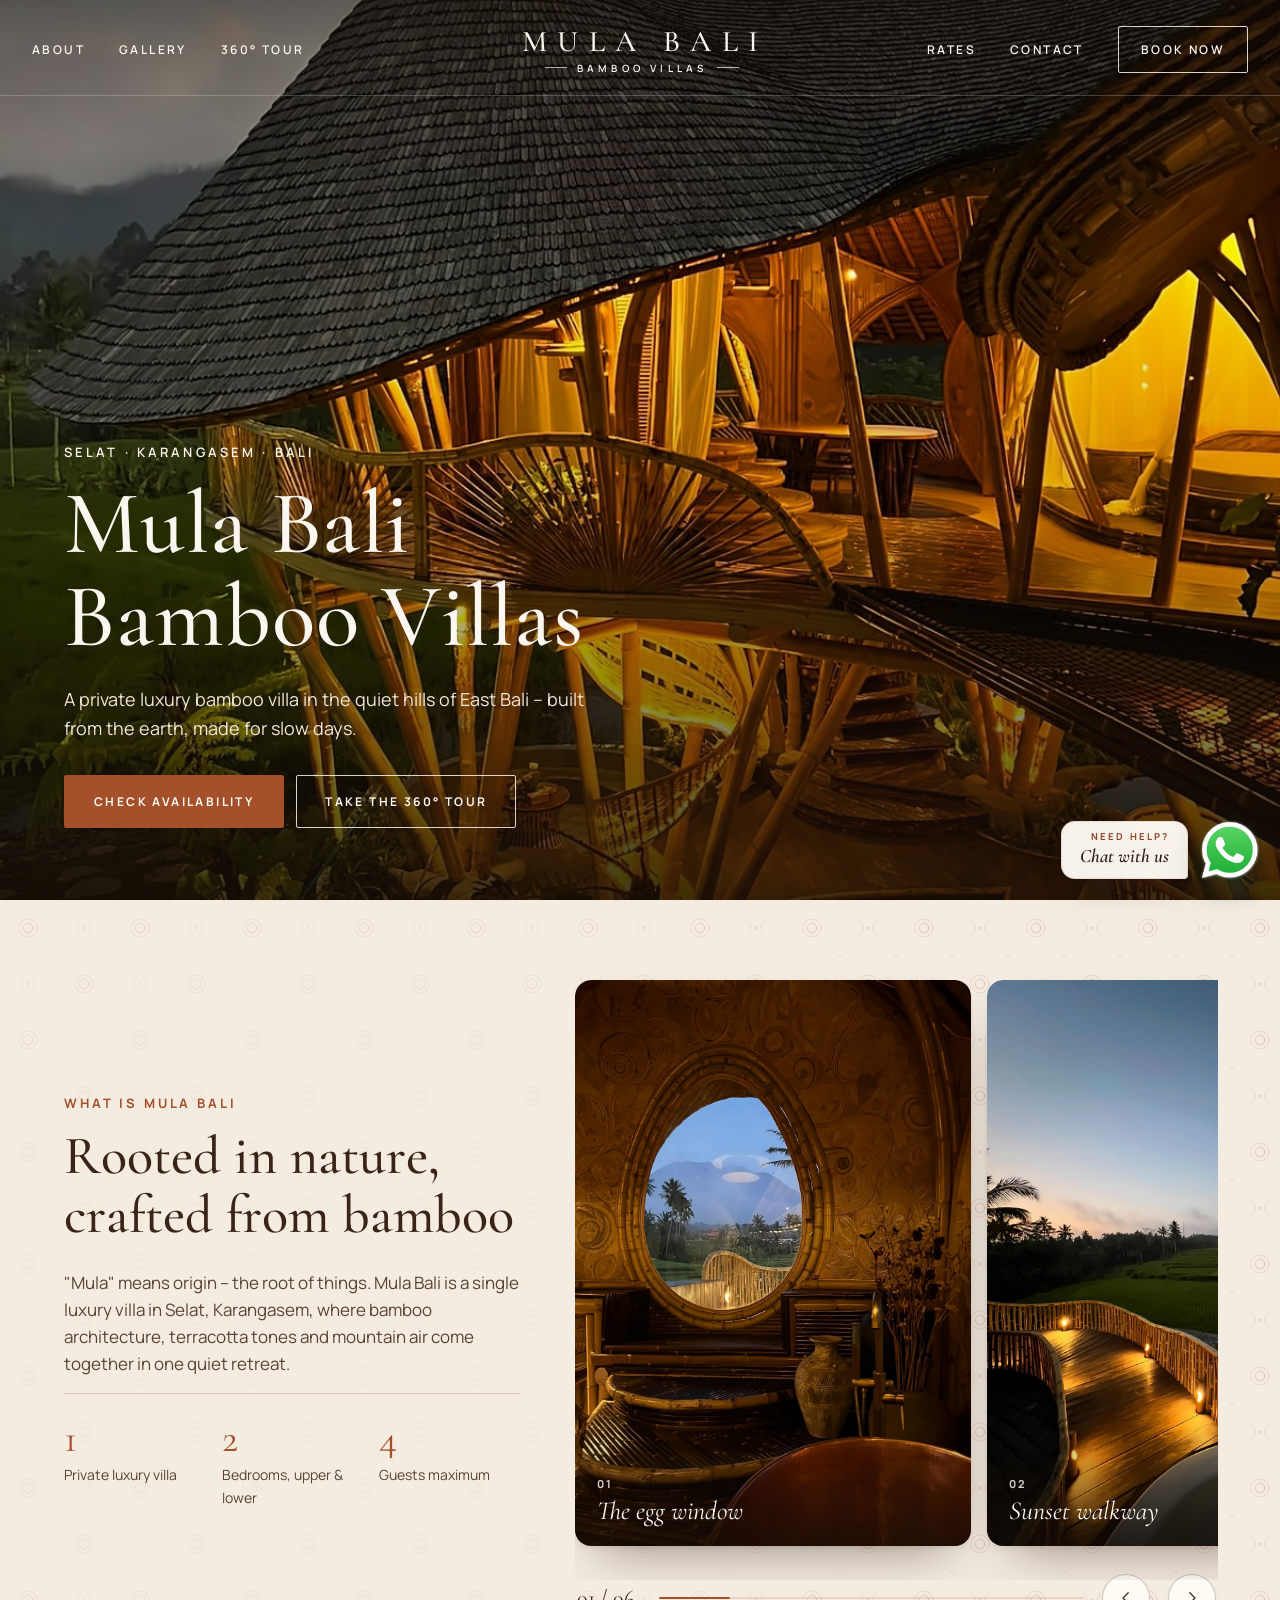
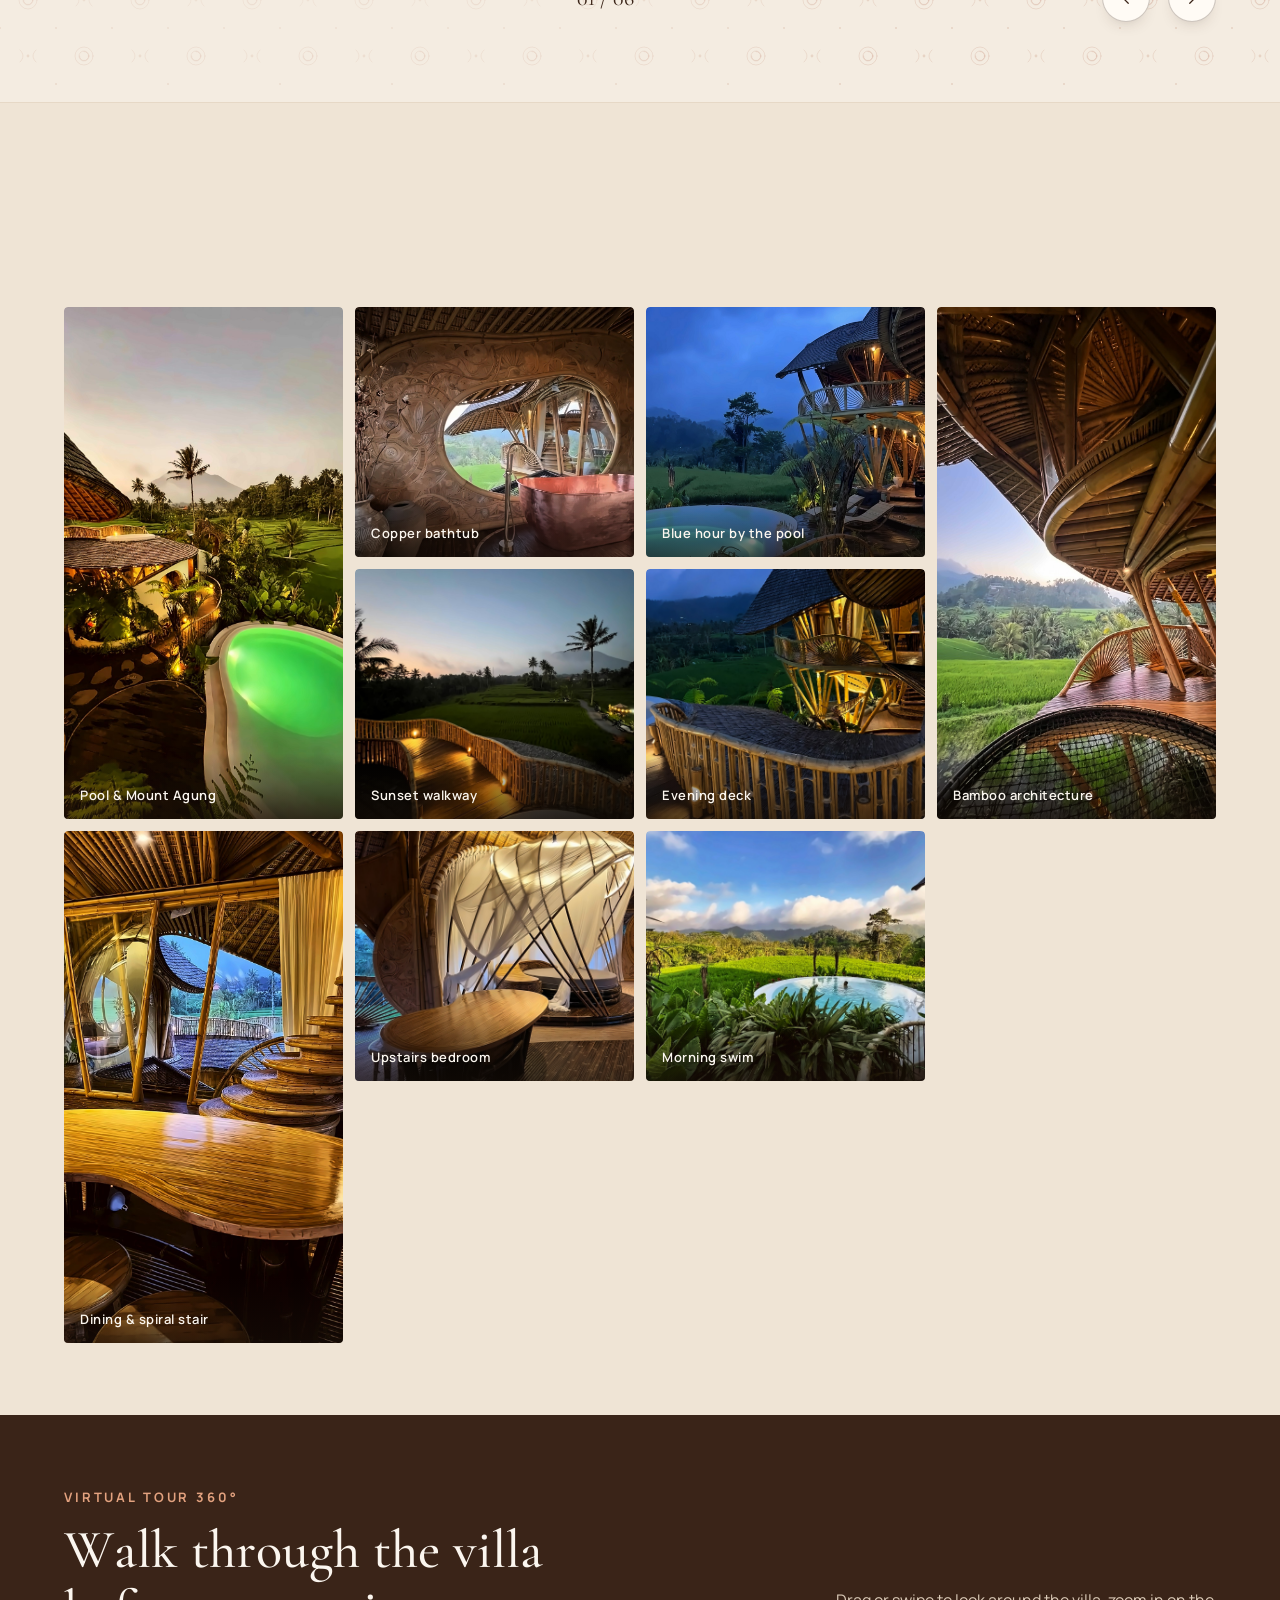
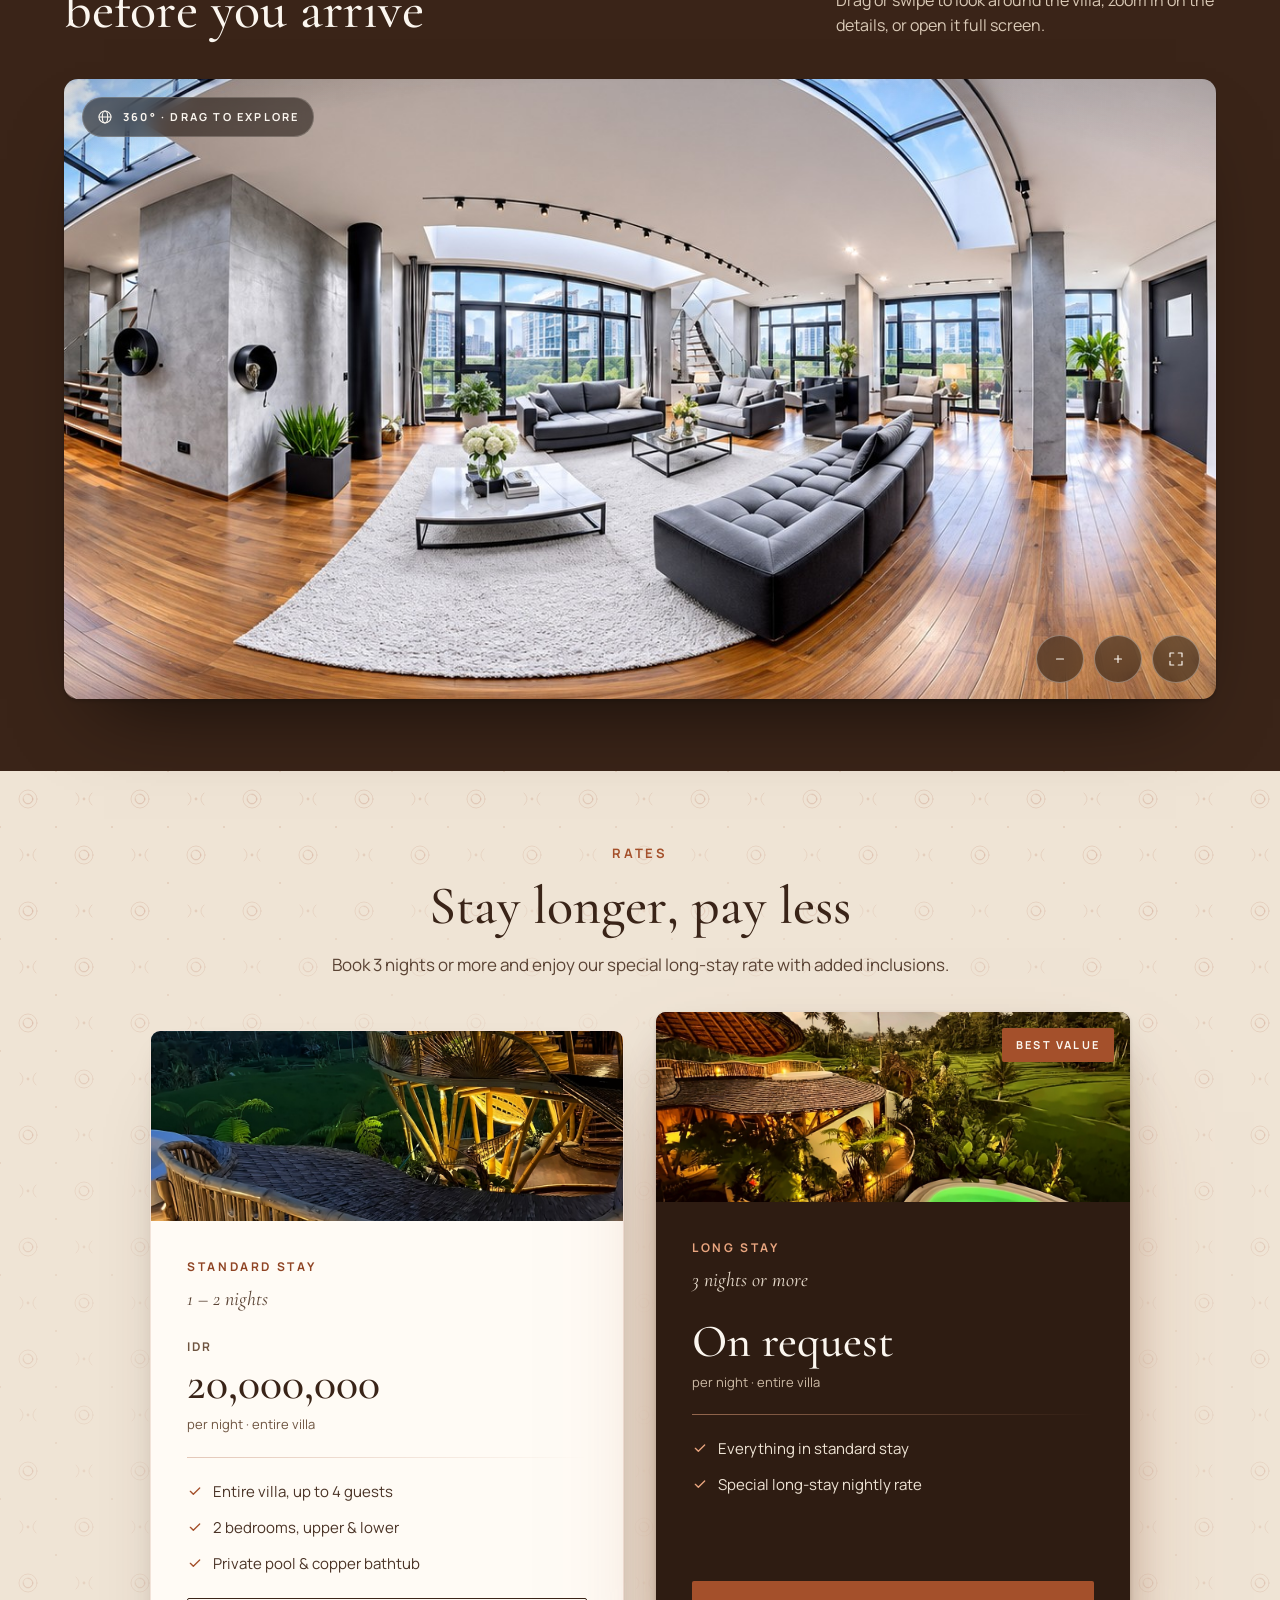
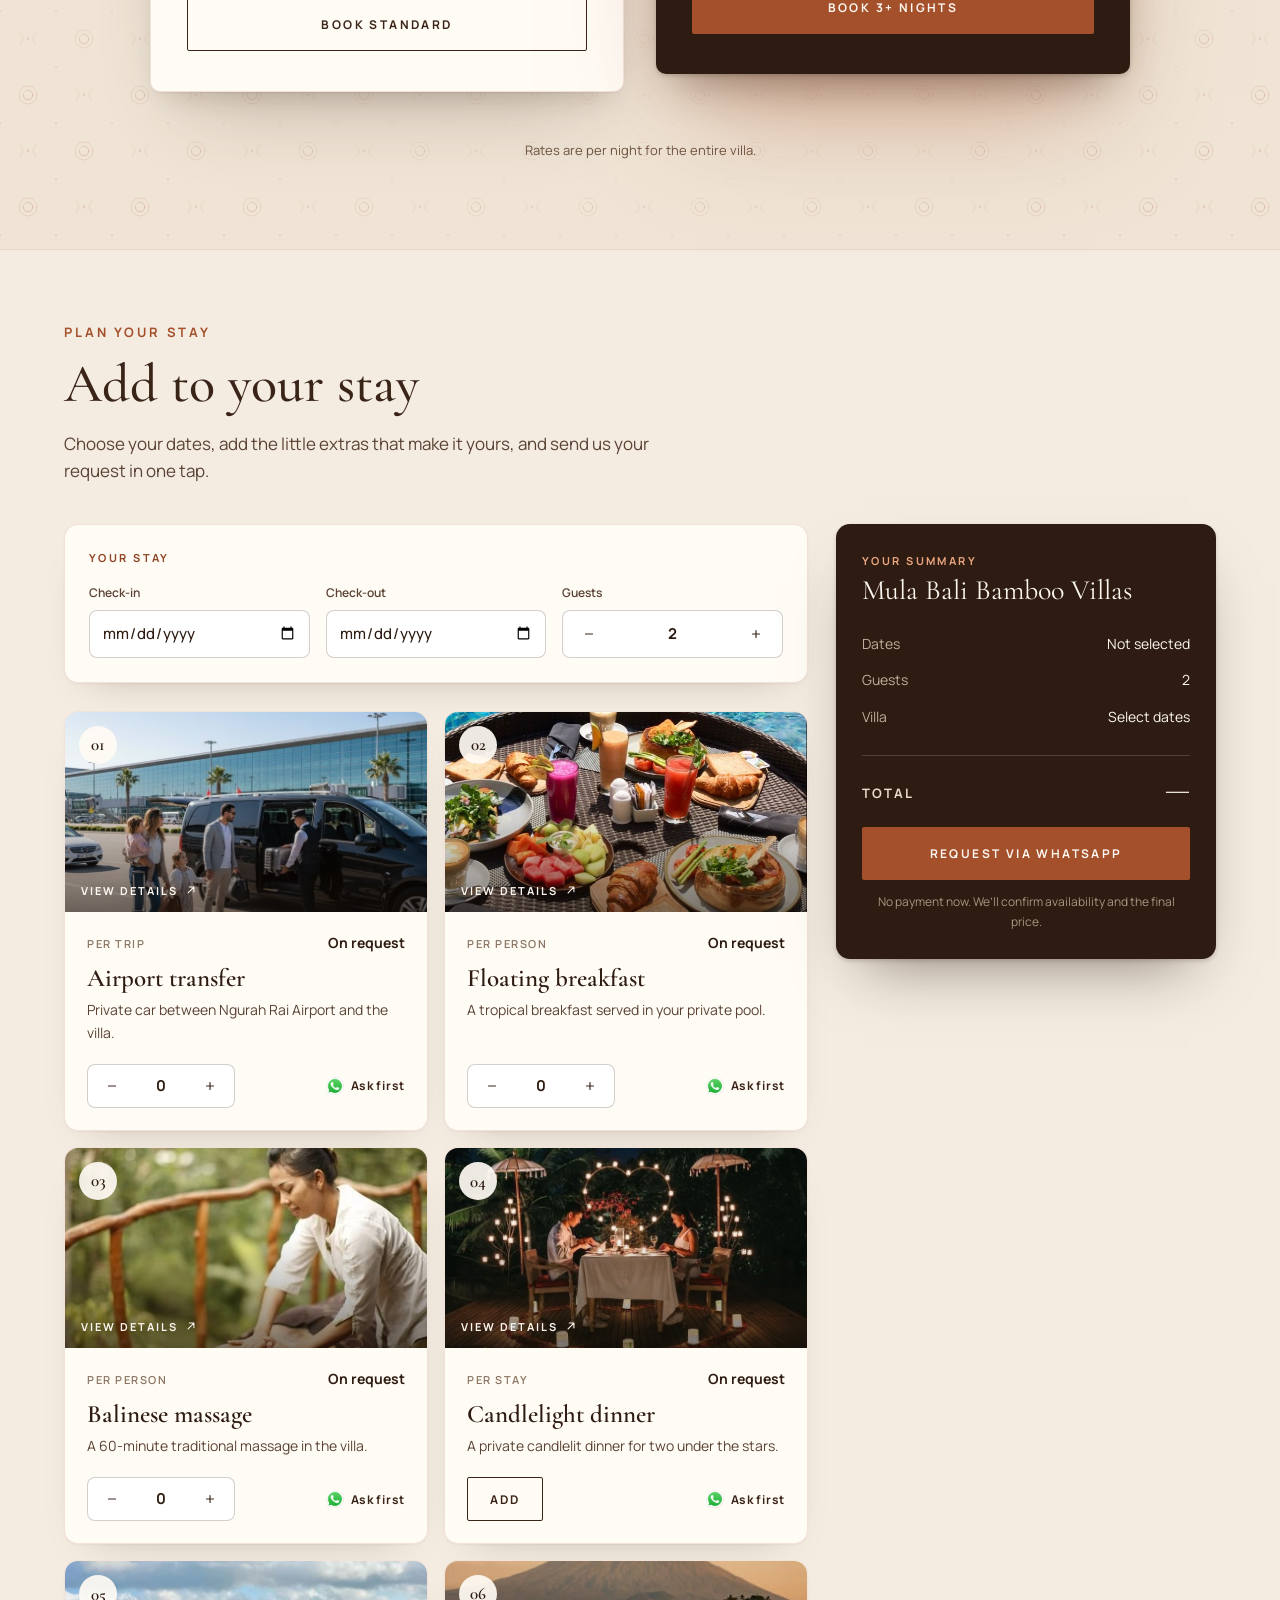
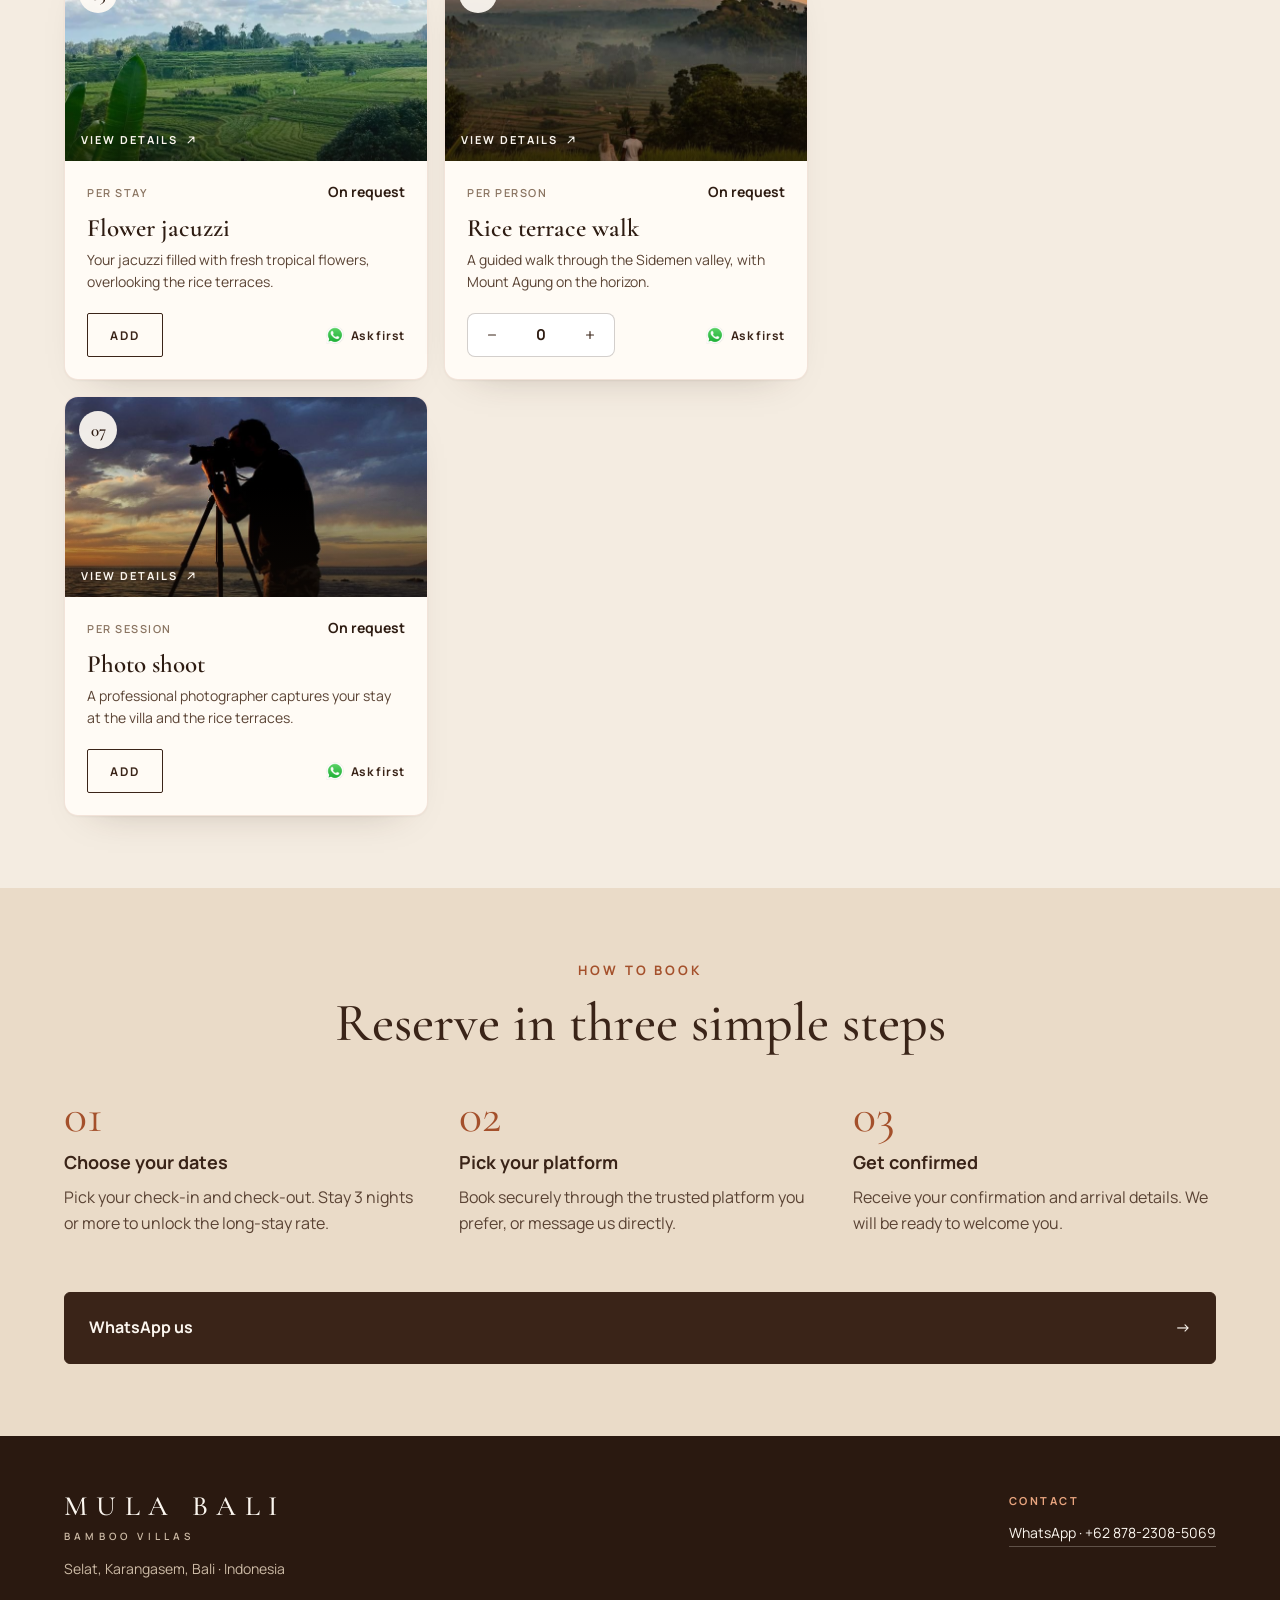
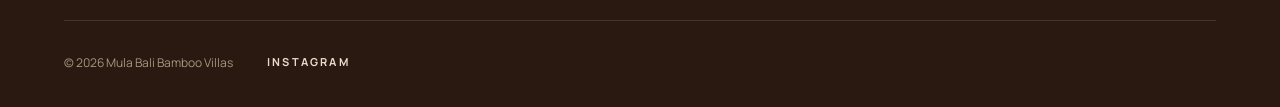
==== commit 1e0f050d: "Add files via upload" ====
--- a/index.html
+++ b/index.html
@@ -3,415 +3,30 @@
 <head>
 <meta charset="utf-8">
 <meta name="viewport" content="width=device-width, initial-scale=1, viewport-fit=cover">
-<title>Mula Bali Bamboo Villas · Private luxury bamboo villa in Selat, Karangasem, Bali</title>
-<meta name="description" content="A private luxury bamboo villa in the quiet hills of East Bali. 2 bedrooms, up to 4 guests, private pool and copper bathtub with Mount Agung views. Book via WhatsApp or your favourite platform.">
-<meta name="theme-color" content="#2E1C12">
-<meta property="og:type" content="website">
+<title>Mula Bali Bamboo Villas</title>
+<meta name="description" content="A private luxury bamboo villa in Selat, Karangasem, East Bali.">
 <meta property="og:title" content="Mula Bali Bamboo Villas">
-<meta property="og:description" content="A private luxury bamboo villa in Selat, Karangasem – built from the earth, made for slow days.">
-<meta property="og:url" content="https://mulabalibamboovillas.com/">
-<meta property="og:site_name" content="Mula Bali Bamboo Villas">
-<meta property="og:image" content="https://mulabalibamboovillas.com/img/og-image.jpg">
-<meta property="og:image:secure_url" content="https://mulabalibamboovillas.com/img/og-image.jpg">
-<meta property="og:image:type" content="image/jpeg">
-<meta property="og:image:width" content="1200">
-<meta property="og:image:height" content="630">
-<meta property="og:image:alt" content="Mula Bali bamboo villa glowing at dusk above the rice terraces">
-<meta name="twitter:card" content="summary_large_image">
-<meta name="twitter:image" content="https://mulabalibamboovillas.com/img/og-image.jpg">
-<link rel="canonical" href="https://mulabalibamboovillas.com/">
+<meta property="og:description" content="A private luxury bamboo villa in Selat, Karangasem, East Bali.">
+<meta property="og:image" content="img/hero-villa-dusk.jpg">
+<meta name="theme-color" content="#2A1910">
 <link rel="icon" href="img/favicon.svg" type="image/svg+xml">
-<link rel="icon" href="img/favicon-32.png" sizes="32x32" type="image/png">
-<link rel="apple-touch-icon" href="img/apple-touch-icon.png">
 <link rel="preconnect" href="https://fonts.googleapis.com">
 <link rel="preconnect" href="https://fonts.gstatic.com" crossorigin>
-<link rel="stylesheet" href="https://fonts.googleapis.com/css2?family=Cormorant+Garamond:ital,wght@0,500;0,600;1,500&amp;family=Manrope:wght@400;500;600;700&amp;display=swap">
+<link rel="stylesheet" href="https://fonts.googleapis.com/css2?family=Cormorant+Garamond:ital,wght@0,500;0,600;1,500&family=Manrope:wght@400;500;600;700&display=swap">
 <link rel="stylesheet" href="style.css">
-<link rel="preload" as="image" href="img/hero.jpg">
 </head>
 <body>
-<div style="background: #F4ECE1">
-
-<div class="mb-loader" id="mb-loader" role="status" aria-label="Loading Mula Bali Bamboo Villas">
-<div class="mb-loader-logo" style="position: relative; height: 100%; aspect-ratio: 9 / 16; max-width: 100%">
-<img src="img/logo-loading.jpg" alt="" style="width: 100%; height: 100%; object-fit: cover; display: block">
-<div style="position: absolute; left: 50%; top: 64%; transform: translateX(-50%); width: 30%; min-width: 120px; height: 2px; background: rgba(164,80,43,0.16); border-radius: 2px; overflow: hidden">
-<div class="mb-bar" style="width: 100%; height: 100%; background: rgba(164,80,43,0.7); border-radius: 2px"></div>
-</div>
-</div>
+<div class="mb-loader" id="loader" role="status" aria-label="Loading Mula Bali Bamboo Villas">
+  <div class="mb-loader-logo">
+    <img id="loaderImg" src="img/loader-logo-9x16.jpg" alt="">
+    <div class="mb-loader-track"><div class="mb-bar"></div></div>
+  </div>
 </div>
 
-<a class="mb-wa" id="mb-wa" href="https://wa.me/6287823085069" data-wa target="_blank" rel="noopener" aria-label="Chat with Mula Bali on WhatsApp">
-<span class="mb-wa-label" aria-hidden="true">
-<span class="mb-wa-kicker" data-cms="kontak.wa_kicker">Need help?</span>
-<span class="mb-wa-main" data-cms="kontak.wa_text">Chat with us</span>
-</span>
-<img class="mb-wa-icon" src="img/whatsapp.png" alt="" width="60" height="60">
-</a>
+<main id="app"></main>
 
-<a class="mb-top" id="mb-top" href="#top" aria-label="Back to top"><svg width="18" height="18" viewBox="0 0 24 24" fill="none" stroke="currentColor" stroke-width="1.8" stroke-linecap="round" stroke-linejoin="round" aria-hidden="true"><path d="M12 19V5M5 12l7-7 7 7"></path></svg></a>
-
-<!-- Add-on detail pop-up -->
-<div class="mb-exd" id="mb-exd" role="dialog" aria-modal="true" aria-labelledby="mb-exd-title" tabindex="-1" hidden>
-<div class="mb-exd-card" id="mb-exd-card">
-<div class="mb-exd-media">
-<img id="mb-exd-img" src="img/addon-airport-transfer.jpg" alt="">
-<span class="mb-addon-num" id="mb-exd-num">01</span>
-</div>
-<div class="mb-exd-body">
-<button type="button" class="mb-exd-close" data-exd-close aria-label="Close details"><svg width="18" height="18" viewBox="0 0 24 24" fill="none" stroke="currentColor" stroke-width="1.6" stroke-linecap="round" aria-hidden="true"><path d="M6 6l12 12M18 6L6 18"></path></svg></button>
-<p style="margin: 0 0 10px; font-size: 11px; font-weight: 700; letter-spacing: 0.22em; text-transform: uppercase; color: #8F4424">Add to your stay</p>
-<h3 id="mb-exd-title" style="margin: 0 0 14px; font-family: 'Cormorant Garamond', serif; font-weight: 500; font-size: clamp(32px, 4vw, 44px); line-height: 1.05; color: #2E1C12"></h3>
-<p id="mb-exd-desc" style="margin: 0 0 12px; font-size: 16px; color: #4A3326"></p>
-<p id="mb-exd-detail" style="margin: 0 0 24px; font-size: 14px; color: #6E5440"></p>
-<div style="display: flex; justify-content: space-between; align-items: baseline; gap: 16px; padding: 16px 0; border-top: 1px solid rgba(164,80,43,0.18); border-bottom: 1px solid rgba(164,80,43,0.18); margin-bottom: 22px">
-<span id="mb-exd-price" style="font-family: 'Cormorant Garamond', serif; font-size: 28px; color: #2E1C12"></span>
-<span class="mb-ex-unit" id="mb-exd-unit"></span>
-</div>
-<div style="display: flex; flex-wrap: wrap; align-items: center; gap: 12px" id="mb-exd-actions"></div>
-<p style="margin: 18px 0 0; font-size: 12px; color: #8A7461">Not sure yet? Ask us anything first – asking doesn't book anything.</p>
-<button type="button" class="mb-exd-done" data-exd-close>Back to all extras</button>
-</div>
-</div>
-</div>
-
-<!-- Photo lightbox -->
-<div class="mb-lightbox" id="mb-lightbox" role="dialog" aria-modal="true" aria-label="Photo viewer" tabindex="-1" hidden>
-<button type="button" class="mb-lb-btn" id="mb-lb-close" aria-label="Close photo" style="position: absolute; top: 16px; right: 16px"><svg width="20" height="20" viewBox="0 0 24 24" fill="none" stroke="currentColor" stroke-width="1.6" stroke-linecap="round" aria-hidden="true"><path d="M6 6l12 12M18 6L6 18"></path></svg></button>
-<button type="button" class="mb-lb-btn mb-lb-prev" id="mb-lb-prev" aria-label="Previous photo" style="position: absolute; left: 14px; top: 50%; transform: translateY(-50%)"><svg width="20" height="20" viewBox="0 0 24 24" fill="none" stroke="currentColor" stroke-width="1.6" stroke-linecap="round" stroke-linejoin="round" aria-hidden="true"><path d="M15 5l-7 7 7 7"></path></svg></button>
-<button type="button" class="mb-lb-btn mb-lb-next" id="mb-lb-next" aria-label="Next photo" style="position: absolute; right: 14px; top: 50%; transform: translateY(-50%)"><svg width="20" height="20" viewBox="0 0 24 24" fill="none" stroke="currentColor" stroke-width="1.6" stroke-linecap="round" stroke-linejoin="round" aria-hidden="true"><path d="M9 5l7 7-7 7"></path></svg></button>
-<figure id="mb-lb-fig" style="margin: 0; height: 100%; max-width: 100%; display: flex; flex-direction: column; align-items: center; justify-content: center; gap: 16px">
-<img class="mb-lb-img" id="mb-lb-img" src="img/pool-mount-agung.jpg" alt="" style="max-width: 100%; max-height: calc(100% - 44px); object-fit: contain; border-radius: 4px; box-shadow: 0 40px 90px -30px rgba(0,0,0,0.8); display: block">
-<figcaption style="display: flex; gap: 18px; align-items: baseline; color: #EFE4D5">
-<span id="mb-lb-cap" style="font-family: 'Cormorant Garamond', serif; font-size: 22px; font-style: italic"></span>
-<span id="mb-lb-count" style="font-size: 12px; font-weight: 600; letter-spacing: 0.2em; color: #BFAE9A"></span>
-</figcaption>
-</figure>
-</div>
-
-<section id="top" style="position: relative; min-height: 820px; display: flex; align-items: flex-end; background: #2A1910; overflow: hidden">
-<img src="img/hero.jpg" data-cms-src="beranda.hero.image" alt="Mula Bali bamboo villa glowing at dusk above the rice terraces" style="position: absolute; inset: 0; width: 100%; height: 100%; object-fit: cover; object-position: center 62%">
-<div style="position: absolute; inset: 0; background: linear-gradient(180deg, rgba(20,12,6,0.55) 0%, rgba(20,12,6,0) 26%, rgba(20,12,6,0.12) 55%, rgba(20,12,6,0.82) 100%)"></div>
-<header style="position: absolute; top: 0; left: 0; right: 0; z-index: 5">
-<nav class="mb-nav" style="max-width: 1280px; margin: 0 auto; padding: 26px 32px 22px; display: grid; grid-template-columns: minmax(0, 1fr) auto minmax(0, 1fr); align-items: center; gap: 16px; border-bottom: 1px solid rgba(251,246,239,0.22)">
-<div class="mb-links" style="display: flex; flex-wrap: wrap; align-items: center; gap: 4px 34px; font-size: 12px; font-weight: 600; letter-spacing: 0.2em; text-transform: uppercase">
-<a href="#about" style="text-decoration: none; color: #FBF6EF; padding: 12px 0">About</a>
-<a href="#gallery" style="text-decoration: none; color: #FBF6EF; padding: 12px 0">Gallery</a>
-<a href="#tour" style="text-decoration: none; color: #FBF6EF; padding: 12px 0">360° Tour</a>
-</div>
-<a href="#top" aria-label="Mula Bali Bamboo Villas, home" style="display: flex; flex-direction: column; align-items: center; gap: 6px; text-decoration: none; color: #FBF6EF; text-align: center">
-<span style="font-family: 'Cormorant Garamond', serif; font-size: 30px; font-weight: 500; letter-spacing: 0.34em; line-height: 1; padding-left: 0.34em">MULA BALI</span>
-<span style="display: flex; align-items: center; gap: 10px; font-size: 10px; font-weight: 600; letter-spacing: 0.42em; line-height: 1; padding-left: 0.42em"><span style="display: block; width: 22px; height: 1px; background: rgba(251,246,239,0.7)"></span>BAMBOO VILLAS<span style="display: block; width: 22px; height: 1px; background: rgba(251,246,239,0.7)"></span></span>
-</a>
-<div class="mb-links mb-right" style="display: flex; flex-wrap: wrap; align-items: center; justify-content: flex-end; gap: 4px 34px; font-size: 12px; font-weight: 600; letter-spacing: 0.2em; text-transform: uppercase">
-<a href="#rates" style="text-decoration: none; color: #FBF6EF; padding: 12px 0">Rates</a>
-<a href="#contact" style="text-decoration: none; color: #FBF6EF; padding: 12px 0">Contact</a>
-<a href="#book" style="text-decoration: none; color: #FBF6EF; border: 1px solid rgba(251,246,239,0.85); padding: 13px 22px; border-radius: 2px">Book Now</a>
-</div>
-</nav>
-</header>
-<div id="mb-hero" style="position: relative; max-width: 1200px; width: 100%; margin: 0 auto; padding: 0 24px 72px; color: #FBF6EF">
-<p class="mb-rise" style="margin: 0 0 14px; font-size: 13px; letter-spacing: 0.24em; text-transform: uppercase; font-weight: 600; animation-delay: 0s" data-cms="beranda.hero.kicker">Selat · Karangasem · Bali</p>
-<h1 id="mb-h1" aria-label="Mula Bali Bamboo Villas" style="margin: 0; font-family: 'Cormorant Garamond', serif; font-weight: 500; font-size: clamp(44px, 7vw, 96px); line-height: 1.04; letter-spacing: 0.01em">
-<span aria-hidden="true" style="display: block" data-letters="0" data-cms="beranda.hero.title1">Mula Bali</span>
-<span aria-hidden="true" style="display: block" data-letters="10" data-cms="beranda.hero.title2">Bamboo Villas</span>
-</h1>
-<p class="mb-rise" style="margin: 22px 0 32px; max-width: 520px; font-size: 18px; color: #F1E6D8; animation-delay: 1.9s" data-cms="beranda.hero.subtitle">A private luxury bamboo villa in the quiet hills of East Bali – built from the earth, made for slow days.</p>
-<div class="mb-rise" style="display: flex; flex-wrap: wrap; gap: 12px; animation-delay: 2.15s">
-<a href="#book" style="text-decoration: none; background: #A4502B; color: #FBF6EF; padding: 17px 30px; border-radius: 2px; font-size: 12px; font-weight: 700; letter-spacing: 0.2em; text-transform: uppercase">Check availability</a>
-<a href="#tour" style="text-decoration: none; border: 1px solid rgba(251,246,239,0.85); color: #FBF6EF; padding: 16px 28px; border-radius: 2px; font-size: 12px; font-weight: 700; letter-spacing: 0.2em; text-transform: uppercase">Take the 360° tour</a>
-</div>
-</div>
-</section>
-
-<section id="about" class="mb-about" style="position: relative; overflow: hidden; border-bottom: 1px solid #E6D8C6">
-<div style="max-width: 1200px; margin: 0 auto; padding: 80px 24px">
-<div class="mb-about-grid" style="display: grid; grid-template-columns: repeat(auto-fit, minmax(min(100%, 320px), 1fr)); gap: 56px; align-items: center">
-<div class="mb-reveal">
-<p class="mb-rise" style="margin: 0 0 12px; font-size: 13px; letter-spacing: 0.22em; text-transform: uppercase; font-weight: 700; color: #A4502B" data-cms="beranda.about.kicker">What is Mula Bali</p>
-<h2 aria-label="Rooted in nature, crafted from bamboo" style="margin: 0 0 24px; font-family: 'Cormorant Garamond', serif; font-weight: 500; font-size: clamp(34px, 4.4vw, 54px); line-height: 1.1"><span aria-hidden="true" data-words data-cms="beranda.about.title">Rooted in nature, crafted from bamboo</span></h2>
-<div id="cms-about-text"><p class="mb-rise" style="margin: 0 0 16px; font-size: 17px; color: #5A4334; animation-delay: 0.9s">"Mula" means origin – the root of things. Mula Bali is a single luxury villa in Selat, Karangasem, where bamboo architecture, terracotta tones and mountain air come together in one quiet retreat.</p>
-<p class="mb-rise" style="margin: 0 0 32px; font-size: 17px; color: #5A4334; animation-delay: 1.05s">[Tambahkan cerita singkat tentang villa: pemandangan, fasilitas utama, pengalaman tamu.]</p></div>
-<div class="mb-rise" id="cms-stats" style="display: grid; grid-template-columns: repeat(3, minmax(0, 1fr)); gap: 16px; border-top: 1px solid #DCCBB6; padding-top: 24px; animation-delay: 1.2s">
-<div>
-<p style="margin: 0; font-family: 'Cormorant Garamond', serif; font-size: 40px; line-height: 1; color: #A4502B">1</p>
-<p style="margin: 6px 0 0; font-size: 14px; color: #5A4334">Private luxury villa</p>
-</div>
-<div>
-<p style="margin: 0; font-family: 'Cormorant Garamond', serif; font-size: 40px; line-height: 1; color: #A4502B">2</p>
-<p style="margin: 6px 0 0; font-size: 14px; color: #5A4334">Bedrooms, upper &amp; lower</p>
-</div>
-<div>
-<p style="margin: 0; font-family: 'Cormorant Garamond', serif; font-size: 40px; line-height: 1; color: #A4502B">4</p>
-<p style="margin: 6px 0 0; font-size: 14px; color: #5A4334">Guests maximum</p>
-</div>
-</div>
-</div>
-<div class="mb-reveal mb-stagger" style="min-width: 0">
-<div class="mb-carousel" id="mb-carousel" aria-label="Villa photos, swipe to see more" style="display: flex; gap: 16px; overflow-x: auto; scroll-snap-type: x mandatory; padding: 6px 2px 34px; margin: -6px -2px -10px"></div>
-<div style="display: flex; align-items: center; gap: 18px; margin-top: 4px">
-<p id="mb-sl-count" style="margin: 0; font-family: 'Cormorant Garamond', serif; font-size: 22px; color: #3A2418; min-width: 64px">01 / 06</p>
-<div style="flex-grow: 1; height: 2px; background: rgba(164,80,43,0.16); border-radius: 2px; overflow: hidden">
-<div id="mb-sl-bar" style="height: 100%; width: 16.67%; background: #A4502B; border-radius: 2px; transition: width 0.4s ease"></div>
-</div>
-<button type="button" class="mb-sl-btn" id="mb-sl-prev" aria-label="Previous photo"><svg width="18" height="18" viewBox="0 0 24 24" fill="none" stroke="currentColor" stroke-width="1.6" stroke-linecap="round" stroke-linejoin="round" aria-hidden="true"><path d="M15 5l-7 7 7 7"></path></svg></button>
-<button type="button" class="mb-sl-btn" id="mb-sl-next" aria-label="Next photo"><svg width="18" height="18" viewBox="0 0 24 24" fill="none" stroke="currentColor" stroke-width="1.6" stroke-linecap="round" stroke-linejoin="round" aria-hidden="true"><path d="M9 5l7 7-7 7"></path></svg></button>
-</div>
-</div>
-</div>
-</div>
-</section>
-
-<section id="gallery" style="background: #EFE4D5">
-<div style="max-width: 1200px; margin: 0 auto; padding: 72px 24px">
-<div class="mb-reveal" style="display: flex; flex-wrap: wrap; justify-content: space-between; align-items: flex-end; gap: 24px; margin-bottom: 40px">
-<div style="max-width: 560px">
-<p class="mb-rise" style="margin: 0 0 12px; font-size: 13px; letter-spacing: 0.22em; text-transform: uppercase; font-weight: 700; color: #A4502B" data-cms="galeri.kicker">Gallery</p>
-<h2 aria-label="Every corner, handcrafted" style="margin: 0; font-family: 'Cormorant Garamond', serif; font-weight: 500; font-size: clamp(34px, 4.4vw, 54px); line-height: 1.1"><span aria-hidden="true" data-words data-cms="galeri.title">Every corner, handcrafted</span></h2>
-</div>
-<p class="mb-rise" style="margin: 0; max-width: 380px; color: #5A4334; animation-delay: 0.7s" data-cms="galeri.text">Sculpted bamboo, a copper bathtub, a private pool and endless rice terraces with Mount Agung on the horizon. Tap any photo to view it full size.</p>
-</div>
-<div class="mb-reveal mb-stagger" id="mb-gallery" style="display: grid; grid-template-columns: repeat(auto-fill, minmax(260px, 1fr)); grid-auto-rows: 250px; grid-auto-flow: dense; gap: 12px"></div>
-</div>
-</section>
-
-<section id="tour" style="background: #3A2418; color: #FBF6EF">
-<div style="max-width: 1200px; margin: 0 auto; padding: 72px 24px">
-<div class="mb-reveal" style="display: flex; flex-wrap: wrap; justify-content: space-between; align-items: flex-end; gap: 24px; margin-bottom: 40px">
-<div style="max-width: 560px">
-<p class="mb-rise" style="margin: 0 0 12px; font-size: 13px; letter-spacing: 0.22em; text-transform: uppercase; font-weight: 700; color: #E3A27F" data-cms="galeri.tour.kicker">Virtual Tour 360°</p>
-<h2 aria-label="Walk through the villa before you arrive" style="margin: 0; font-family: 'Cormorant Garamond', serif; font-weight: 500; font-size: clamp(34px, 4.4vw, 54px); line-height: 1.1"><span aria-hidden="true" data-words data-cms="galeri.tour.title">Walk through the villa before you arrive</span></h2>
-</div>
-<p class="mb-rise" style="margin: 0; max-width: 360px; color: #D9C9B6; animation-delay: 0.9s" data-cms="galeri.tour.text">Drag or swipe to look around the villa, zoom in on the details, or open it full screen.</p>
-</div>
-<div class="mb-reveal mb-stagger">
-<div class="mb-tour" id="mb-tour" role="region" tabindex="0" aria-label="360° virtual tour, drag to look around" style="position: relative; height: clamp(380px, 56vw, 620px); border-radius: 14px; overflow: hidden; background: #1E130C; cursor: grab; touch-action: pan-y; user-select: none; -webkit-user-select: none; box-shadow: 0 2px 4px rgba(0,0,0,0.2), 0 40px 80px -40px rgba(0,0,0,0.7)">
-<img class="mb-tour-img" src="img/tour-360.jpg" data-cms-src="galeri.tour.image" alt="360° panorama of the villa interior" draggable="false" style="position: absolute; left: 0; top: 0; width: 1672px; height: 756px; max-width: none; transform-origin: 0 0; will-change: transform; pointer-events: none">
-<div aria-hidden="true" style="position: absolute; inset: 0; pointer-events: none; background: radial-gradient(ellipse 120% 90% at 50% 50%, rgba(0,0,0,0) 55%, rgba(14,8,4,0.55) 100%)"></div>
-<p style="position: absolute; top: 18px; left: 18px; margin: 0; display: flex; align-items: center; gap: 10px; background: rgba(20,12,6,0.55); backdrop-filter: blur(8px); -webkit-backdrop-filter: blur(8px); color: #FBF6EF; font-size: 11px; font-weight: 700; letter-spacing: 0.2em; text-transform: uppercase; padding: 10px 14px; border-radius: 999px; border: 1px solid rgba(251,246,239,0.2); pointer-events: none"><svg width="16" height="16" viewBox="0 0 24 24" fill="none" stroke="currentColor" stroke-width="1.6" stroke-linecap="round" stroke-linejoin="round" aria-hidden="true"><circle cx="12" cy="12" r="9"></circle><ellipse cx="12" cy="12" rx="4" ry="9"></ellipse><path d="M3 12h18"></path></svg>360° · Drag to explore</p>
-<div style="position: absolute; right: 16px; bottom: 16px; display: flex; gap: 10px">
-<button type="button" class="mb-lb-btn mb-tour-btn" id="mb-tour-out" aria-label="Zoom out"><svg width="18" height="18" viewBox="0 0 24 24" fill="none" stroke="currentColor" stroke-width="1.8" stroke-linecap="round" aria-hidden="true"><path d="M6 12h12"></path></svg></button>
-<button type="button" class="mb-lb-btn mb-tour-btn" id="mb-tour-in" aria-label="Zoom in"><svg width="18" height="18" viewBox="0 0 24 24" fill="none" stroke="currentColor" stroke-width="1.8" stroke-linecap="round" aria-hidden="true"><path d="M6 12h12M12 6v12"></path></svg></button>
-<button type="button" class="mb-lb-btn mb-tour-btn" id="mb-tour-full" aria-label="Full screen"><svg width="18" height="18" viewBox="0 0 24 24" fill="none" stroke="currentColor" stroke-width="1.6" stroke-linecap="round" stroke-linejoin="round" aria-hidden="true"><path d="M4 9V4h5M20 9V4h-5M4 15v5h5M20 15v5h-5"></path></svg></button>
-</div>
-</div>
-</div>
-</div>
-</section>
-
-<section id="rates" class="mb-rates">
-<div style="max-width: 1200px; margin: 0 auto; padding: 72px 24px 88px">
-<div class="mb-reveal" style="text-align: center; max-width: 640px; margin: 0 auto 52px">
-<p class="mb-rise" style="margin: 0 0 12px; font-size: 13px; letter-spacing: 0.22em; text-transform: uppercase; font-weight: 700; color: #A4502B" data-cms="harga.kicker">Rates</p>
-<h2 aria-label="Stay longer, pay less" style="margin: 0 0 16px; font-family: 'Cormorant Garamond', serif; font-weight: 500; font-size: clamp(34px, 4.4vw, 54px); line-height: 1.1"><span aria-hidden="true" data-words data-cms="harga.title">Stay longer, pay less</span></h2>
-<p class="mb-rise" style="margin: 0; font-size: 17px; color: #5A4334; animation-delay: 0.75s" data-cms="harga.subtitle">Book 3 nights or more and enjoy our special long-stay rate with added inclusions.</p>
-</div>
-<div class="mb-rate-grid mb-reveal mb-stagger" style="display: grid; grid-template-columns: repeat(2, minmax(0, 1fr)); gap: 32px; max-width: 980px; margin: 0 auto; align-items: stretch">
-
-<div style="display: flex">
-<article class="mb-rate-card" style="width: 100%; background: #FFFBF5; border: 1px solid rgba(164,80,43,0.14); border-radius: 10px; overflow: hidden; display: flex; flex-direction: column; box-shadow: 0 1px 2px rgba(58,36,24,0.06), 0 14px 28px -14px rgba(58,36,24,0.22), 0 44px 80px -40px rgba(58,36,24,0.30)">
-<img src="img/evening-deck.jpg" data-cms-src="harga.standard.image" alt="Bamboo villa deck lit at evening" class="mb-rate-img" loading="lazy" style="width: 100%; height: 190px; object-fit: cover; object-position: center 55%; display: block">
-<div class="mb-rate-body" style="padding: 36px 36px 40px; display: flex; flex-direction: column; gap: 22px; flex-grow: 1">
-<div>
-<p style="margin: 0; font-size: 12px; font-weight: 700; letter-spacing: 0.22em; text-transform: uppercase; color: #8F4424" data-cms="harga.standard.label">Standard stay</p>
-<p style="margin: 6px 0 0; font-family: 'Cormorant Garamond', serif; font-style: italic; font-size: 20px; color: #5A4334" data-cms="harga.standard.nights">1 – 2 nights</p>
-</div>
-<div>
-<p style="margin: 0 0 4px; font-size: 12px; font-weight: 700; letter-spacing: 0.18em; color: #6E5440">IDR</p>
-<p class="mb-price" style="margin: 0; font-family: 'Cormorant Garamond', serif; font-weight: 500; font-size: clamp(26px, 3.6vw, 48px); line-height: 1; color: #3A2418" data-cms-price="harga.standard.price">20,000,000</p>
-<p style="margin: 8px 0 0; font-size: 13px; color: #6E5440">per night · entire villa</p>
-</div>
-<div style="height: 1px; background: linear-gradient(90deg, rgba(164,80,43,0.3), rgba(164,80,43,0))"></div>
-<div class="mb-rate-list" id="cms-std-list" style="display: flex; flex-direction: column; gap: 12px; font-size: 15px; color: #4A3326">
-<p style="margin: 0; display: flex; gap: 10px; align-items: flex-start"><svg width="16" height="16" viewBox="0 0 24 24" fill="none" stroke="#A4502B" stroke-width="2" stroke-linecap="round" stroke-linejoin="round" aria-hidden="true" style="flex-shrink: 0; margin-top: 3px"><path d="M5 12.5l4.5 4.5L19 7.5"></path></svg>Entire villa, up to 4 guests</p>
-<p style="margin: 0; display: flex; gap: 10px; align-items: flex-start"><svg width="16" height="16" viewBox="0 0 24 24" fill="none" stroke="#A4502B" stroke-width="2" stroke-linecap="round" stroke-linejoin="round" aria-hidden="true" style="flex-shrink: 0; margin-top: 3px"><path d="M5 12.5l4.5 4.5L19 7.5"></path></svg>2 bedrooms, upper &amp; lower</p>
-<p style="margin: 0; display: flex; gap: 10px; align-items: flex-start"><svg width="16" height="16" viewBox="0 0 24 24" fill="none" stroke="#A4502B" stroke-width="2" stroke-linecap="round" stroke-linejoin="round" aria-hidden="true" style="flex-shrink: 0; margin-top: 3px"><path d="M5 12.5l4.5 4.5L19 7.5"></path></svg>Private pool &amp; copper bathtub</p>
-<p style="margin: 0; display: flex; gap: 10px; align-items: flex-start"><svg width="16" height="16" viewBox="0 0 24 24" fill="none" stroke="#A4502B" stroke-width="2" stroke-linecap="round" stroke-linejoin="round" aria-hidden="true" style="flex-shrink: 0; margin-top: 3px"><path d="M5 12.5l4.5 4.5L19 7.5"></path></svg>[Fasilitas termasuk]</p>
-</div>
-<a href="#extras" style="margin-top: auto; text-decoration: none; text-align: center; border: 1px solid #3A2418; color: #3A2418; padding: 16px 20px; border-radius: 2px; font-size: 12px; font-weight: 700; letter-spacing: 0.2em; text-transform: uppercase" data-cms="harga.standard.button">Book standard</a>
-</div>
-</article>
-</div>
-
-<div style="display: flex">
-<article class="mb-rate-card mb-rate-featured" style="width: 100%; position: relative; background: #2E1C12; color: #FBF6EF; border-radius: 10px; overflow: hidden; display: flex; flex-direction: column; transform: translateY(-18px); box-shadow: 0 2px 4px rgba(46,28,18,0.18), 0 22px 44px -18px rgba(46,28,18,0.45), 0 60px 110px -40px rgba(164,80,43,0.55)">
-<div style="position: relative">
-<img src="img/pool-mount-agung.jpg" data-cms-src="harga.long.image" alt="Glowing pool and villa with Mount Agung behind" class="mb-rate-img" loading="lazy" style="width: 100%; height: 190px; object-fit: cover; object-position: center 45%; display: block">
-<p style="position: absolute; top: 16px; right: 16px; margin: 0; background: #A4502B; color: #FBF6EF; font-size: 11px; font-weight: 700; letter-spacing: 0.2em; text-transform: uppercase; padding: 8px 14px; border-radius: 2px; box-shadow: 0 8px 18px -8px rgba(0,0,0,0.5)" data-cms="harga.long.badge">Best value</p>
-</div>
-<div class="mb-rate-body" style="padding: 36px 36px 40px; display: flex; flex-direction: column; gap: 22px; flex-grow: 1">
-<div>
-<p style="margin: 0; font-size: 12px; font-weight: 700; letter-spacing: 0.22em; text-transform: uppercase; color: #E9A57F" data-cms="harga.long.label">Long stay</p>
-<p style="margin: 6px 0 0; font-family: 'Cormorant Garamond', serif; font-style: italic; font-size: 20px; color: #E8DCCD" data-cms="harga.long.nights">3 nights or more</p>
-</div>
-<div>
-<p style="margin: 0 0 4px; font-size: 12px; font-weight: 700; letter-spacing: 0.18em; color: #CDBBA6">IDR</p>
-<p class="mb-price" style="margin: 0; font-family: 'Cormorant Garamond', serif; font-weight: 500; font-size: clamp(26px, 3.6vw, 48px); line-height: 1; color: #FBF6EF" data-cms-price="harga.long.price">[HARGA]</p>
-<p style="margin: 8px 0 0; font-size: 13px; color: #CDBBA6">per night · entire villa</p>
-</div>
-<div style="height: 1px; background: linear-gradient(90deg, rgba(233,165,127,0.55), rgba(233,165,127,0))"></div>
-<div class="mb-rate-list" id="cms-long-list" style="display: flex; flex-direction: column; gap: 12px; font-size: 15px; color: #EFE4D5">
-<p style="margin: 0; display: flex; gap: 10px; align-items: flex-start"><svg width="16" height="16" viewBox="0 0 24 24" fill="none" stroke="#E9A57F" stroke-width="2" stroke-linecap="round" stroke-linejoin="round" aria-hidden="true" style="flex-shrink: 0; margin-top: 3px"><path d="M5 12.5l4.5 4.5L19 7.5"></path></svg>Everything in standard stay</p>
-<p style="margin: 0; display: flex; gap: 10px; align-items: flex-start"><svg width="16" height="16" viewBox="0 0 24 24" fill="none" stroke="#E9A57F" stroke-width="2" stroke-linecap="round" stroke-linejoin="round" aria-hidden="true" style="flex-shrink: 0; margin-top: 3px"><path d="M5 12.5l4.5 4.5L19 7.5"></path></svg>Special long-stay nightly rate</p>
-<p style="margin: 0; display: flex; gap: 10px; align-items: flex-start"><svg width="16" height="16" viewBox="0 0 24 24" fill="none" stroke="#E9A57F" stroke-width="2" stroke-linecap="round" stroke-linejoin="round" aria-hidden="true" style="flex-shrink: 0; margin-top: 3px"><path d="M5 12.5l4.5 4.5L19 7.5"></path></svg>[Bonus, mis. sarapan / airport transfer]</p>
-<p style="margin: 0; display: flex; gap: 10px; align-items: flex-start"><svg width="16" height="16" viewBox="0 0 24 24" fill="none" stroke="#E9A57F" stroke-width="2" stroke-linecap="round" stroke-linejoin="round" aria-hidden="true" style="flex-shrink: 0; margin-top: 3px"><path d="M5 12.5l4.5 4.5L19 7.5"></path></svg>[Bonus lainnya]</p>
-</div>
-<a href="#extras" style="margin-top: auto; text-decoration: none; text-align: center; background: #A4502B; color: #FBF6EF; padding: 17px 20px; border-radius: 2px; font-size: 12px; font-weight: 700; letter-spacing: 0.2em; text-transform: uppercase" data-cms="harga.long.button">Book 3+ nights</a>
-</div>
-</article>
-</div>
-
-</div>
-<p style="margin: 48px auto 0; max-width: 640px; text-align: center; font-size: 13px; color: #6E5440" data-cms="harga.note">Rates are per night for the entire villa. [Catatan: sudah/belum termasuk pajak &amp; service]</p>
-</div>
-</section>
-
-<section id="extras" style="background: #F4ECE1; border-top: 1px solid #E6D8C6">
-<div style="max-width: 1200px; margin: 0 auto; padding: 72px 24px">
-<div class="mb-reveal" style="max-width: 640px; margin: 0 0 40px">
-<p class="mb-rise" style="margin: 0 0 12px; font-size: 13px; letter-spacing: 0.22em; text-transform: uppercase; font-weight: 700; color: #A4502B" data-cms="addon.kicker">Plan your stay</p>
-<h2 aria-label="Add to your stay" style="margin: 0 0 16px; font-family: 'Cormorant Garamond', serif; font-weight: 500; font-size: clamp(34px, 4.4vw, 54px); line-height: 1.1"><span aria-hidden="true" data-words data-cms="addon.title">Add to your stay</span></h2>
-<p class="mb-rise" style="margin: 0; font-size: 17px; color: #5A4334; animation-delay: 0.7s" data-cms="addon.subtitle">Choose your dates, add the little extras that make it yours, and send us your request in one tap.</p>
-</div>
-
-<div class="mb-ex-grid">
-<div style="min-width: 0; display: flex; flex-direction: column; gap: 28px">
-
-<div class="mb-ex-panel">
-<p class="mb-ex-label">Your stay</p>
-<div class="mb-ex-fields">
-<div class="mb-ex-field">
-<label for="mb-ci">Check-in</label>
-<input id="mb-ci" type="date">
-</div>
-<div class="mb-ex-field">
-<label for="mb-co">Check-out</label>
-<input id="mb-co" type="date">
-</div>
-<div class="mb-ex-field">
-<p class="mb-ex-flabel" id="mb-guests-label">Guests</p>
-<div class="mb-step" role="group" aria-labelledby="mb-guests-label">
-<button type="button" id="mb-g-dec" aria-label="Fewer guests"><svg width="14" height="14" viewBox="0 0 24 24" fill="none" stroke="currentColor" stroke-width="2" stroke-linecap="round" aria-hidden="true"><path d="M6 12h12"></path></svg></button>
-<span aria-live="polite" id="mb-g">2</span>
-<button type="button" id="mb-g-inc" aria-label="More guests"><svg width="14" height="14" viewBox="0 0 24 24" fill="none" stroke="currentColor" stroke-width="2" stroke-linecap="round" aria-hidden="true"><path d="M6 12h12M12 6v12"></path></svg></button>
-</div>
-</div>
-</div>
-<p id="mb-date-error" style="margin: 14px 0 0; font-size: 13px; color: #A4502B" hidden>Check-out must be after check-in.</p>
-</div>
-
-<div class="mb-reveal mb-stagger mb-ex-list" id="mb-addons"></div>
-</div>
-
-<aside class="mb-ex-summary" aria-label="Booking summary">
-<p style="margin: 0 0 4px; font-size: 11px; font-weight: 700; letter-spacing: 0.22em; text-transform: uppercase; color: #E9A57F">Your summary</p>
-<p style="margin: 0 0 20px; font-family: 'Cormorant Garamond', serif; font-size: 28px; line-height: 1.15; color: #FBF6EF">Mula Bali Bamboo Villas</p>
-<div class="mb-sum-row"><span>Dates</span><span id="mb-sum-dates">Not selected</span></div>
-<div class="mb-sum-row"><span>Guests</span><span id="mb-sum-g">2</span></div>
-<div class="mb-sum-row"><span id="mb-sum-room-label">Villa</span><span id="mb-sum-room">Select dates</span></div>
-<div id="mb-sum-extras" hidden>
-<p style="margin: 18px 0 8px; font-size: 11px; font-weight: 700; letter-spacing: 0.2em; text-transform: uppercase; color: #CDBBA6">Add-ons</p>
-<div id="mb-sum-lines"></div>
-</div>
-<div style="height: 1px; background: rgba(251,246,239,0.16); margin: 20px 0 16px"></div>
-<div style="display: flex; justify-content: space-between; align-items: baseline; gap: 12px">
-<span style="font-size: 13px; font-weight: 700; letter-spacing: 0.16em; text-transform: uppercase; color: #E8DCCD">Total</span>
-<span id="mb-sum-total" style="font-family: 'Cormorant Garamond', serif; font-size: 30px; color: #FBF6EF; text-align: right; line-height: 1.1">—</span>
-</div>
-<p id="mb-sum-note" style="margin: 10px 0 0; font-size: 12px; color: #BFAE9A" hidden></p>
-<a href="https://wa.me/6287823085069" data-wa id="mb-sum-wa" target="_blank" rel="noopener" class="mb-ex-cta">Request via WhatsApp</a>
-<p style="margin: 12px 0 0; font-size: 12px; color: #A8957F; text-align: center">No payment now. We'll confirm availability and the final price.</p>
-</aside>
-</div>
-</div>
-</section>
-
-<section id="book" style="background: #EADBC8">
-<div style="max-width: 1200px; margin: 0 auto; padding: 72px 24px">
-<div class="mb-reveal" style="text-align: center; max-width: 640px; margin: 0 auto 40px">
-<p class="mb-rise" style="margin: 0 0 12px; font-size: 13px; letter-spacing: 0.22em; text-transform: uppercase; font-weight: 700; color: #A4502B" data-cms="booking.kicker">How to book</p>
-<h2 aria-label="Reserve in three simple steps" style="margin: 0; font-family: 'Cormorant Garamond', serif; font-weight: 500; font-size: clamp(34px, 4.4vw, 54px); line-height: 1.1"><span aria-hidden="true" data-words data-cms="booking.title">Reserve in three simple steps</span></h2>
-</div>
-<div class="mb-reveal mb-stagger" id="cms-steps" style="display: grid; grid-template-columns: repeat(auto-fit, minmax(240px, 1fr)); gap: 32px; margin-bottom: 56px">
-<div>
-<p style="margin: 0 0 8px; font-family: 'Cormorant Garamond', serif; font-size: 48px; line-height: 1; color: #A4502B">01</p>
-<h3 style="margin: 0 0 8px; font-size: 18px; font-weight: 700">Choose your dates</h3>
-<p style="margin: 0; color: #5A4334">Pick your check-in and check-out. Stay 3 nights or more to unlock the long-stay rate.</p>
-</div>
-<div>
-<p style="margin: 0 0 8px; font-family: 'Cormorant Garamond', serif; font-size: 48px; line-height: 1; color: #A4502B">02</p>
-<h3 style="margin: 0 0 8px; font-size: 18px; font-weight: 700">Pick your platform</h3>
-<p style="margin: 0; color: #5A4334">Book securely through the trusted platform you prefer, or message us directly.</p>
-</div>
-<div>
-<p style="margin: 0 0 8px; font-family: 'Cormorant Garamond', serif; font-size: 48px; line-height: 1; color: #A4502B">03</p>
-<h3 style="margin: 0 0 8px; font-size: 18px; font-weight: 700">Get confirmed</h3>
-<p style="margin: 0; color: #5A4334">Receive your confirmation and arrival details. We will be ready to welcome you.</p>
-</div>
-</div>
-<div class="mb-reveal mb-stagger" id="cms-platforms" style="display: grid; grid-template-columns: repeat(auto-fit, minmax(220px, 1fr)); gap: 16px">
-<a href="https://www.booking.com/Share-egEUQE" target="_blank" rel="noopener" style="text-decoration: none; background: #FBF6EF; color: #3A2418; border: 1px solid #DCCBB6; border-radius: 6px; padding: 22px 24px; display: flex; justify-content: space-between; align-items: center; font-weight: 700">Booking.com<span style="font-weight: 500; color: #A4502B">→</span></a>
-<a href="https://share.google/1KfWppMCk1wM1W4pu" target="_blank" rel="noopener" style="text-decoration: none; background: #FBF6EF; color: #3A2418; border: 1px solid #DCCBB6; border-radius: 6px; padding: 22px 24px; display: flex; justify-content: space-between; align-items: center; font-weight: 700">Agoda<span style="font-weight: 500; color: #A4502B">→</span></a>
-<a href="#" style="text-decoration: none; background: #FBF6EF; color: #3A2418; border: 1px solid #DCCBB6; border-radius: 6px; padding: 22px 24px; display: flex; justify-content: space-between; align-items: center; font-weight: 700">Airbnb<span style="font-weight: 500; color: #A4502B">→</span></a>
-<a href="https://wa.me/6287823085069" data-wa target="_blank" rel="noopener" style="text-decoration: none; background: #3A2418; color: #FBF6EF; border-radius: 6px; padding: 22px 24px; display: flex; justify-content: space-between; align-items: center; font-weight: 700">WhatsApp us<span style="font-weight: 500">→</span></a>
-</div>
-</div>
-</section>
-
-<section id="location" style="background: #F4ECE1; border-top: 1px solid #E6D8C6">
-<div style="max-width: 1200px; margin: 0 auto; padding: 72px 24px">
-<div class="mb-loc-grid">
-<div class="mb-reveal" style="min-width: 0">
-<p class="mb-rise" style="margin: 0 0 12px; font-size: 13px; letter-spacing: 0.22em; text-transform: uppercase; font-weight: 700; color: #A4502B" data-cms="booking.location.kicker">Location</p>
-<h2 aria-label="Find us in Selat" style="margin: 0 0 20px; font-family: 'Cormorant Garamond', serif; font-weight: 500; font-size: clamp(34px, 4.4vw, 54px); line-height: 1.1"><span aria-hidden="true" data-words data-cms="booking.location.title">Find us in Selat</span></h2>
-<p class="mb-rise" style="margin: 0 0 24px; font-size: 17px; color: #5A4334; animation-delay: 0.6s" data-cms="booking.location.text">Tucked into the green hills of Karangasem, East Bali, with Mount Agung on the horizon.</p>
-<div class="mb-rise" style="display: flex; gap: 12px; align-items: flex-start; padding: 18px 0; border-top: 1px solid #DCCBB6; border-bottom: 1px solid #DCCBB6; margin-bottom: 28px; animation-delay: 0.75s">
-<svg width="20" height="20" viewBox="0 0 24 24" fill="none" stroke="#A4502B" stroke-width="1.7" stroke-linecap="round" stroke-linejoin="round" aria-hidden="true" style="flex-shrink: 0; margin-top: 3px"><path d="M12 21s-7-6.2-7-11.5A7 7 0 0 1 19 9.5C19 14.8 12 21 12 21z"></path><circle cx="12" cy="9.5" r="2.5"></circle></svg>
-<address data-cms-lines="booking.location.address" style="font-style: normal; font-size: 15px; color: #3A2418; line-height: 1.55">Mula Bali Bamboo Villas<br>Jl. Usaha Tani, Selat, Kec. Selat<br>Kabupaten Karangasem, Bali 80862</address>
-</div>
-<div class="mb-rise" style="display: flex; flex-wrap: wrap; gap: 12px; animation-delay: 0.9s">
-<a href="https://maps.app.goo.gl/PRVVSxzqcifcxRFF7" data-cms-href="booking.location.maps_url" target="_blank" rel="noopener" class="mb-loc-btn mb-loc-btn-main">Open in Google Maps</a>
-<a href="https://wa.me/6287823085069?text=Hello%20Mula%20Bali%2C%20could%20you%20share%20directions%20to%20the%20villa%3F" data-wa="Hello Mula Bali, could you share directions to the villa?" target="_blank" rel="noopener" class="mb-loc-btn">Ask for directions</a>
-</div>
-</div>
-<div class="mb-reveal mb-stagger" style="min-width: 0">
-<div class="mb-map">
-<iframe id="cms-map" title="Map showing Mula Bali Bamboo Villas in Selat, Karangasem" src="https://maps.google.com/maps?q=Mula%20Bali%20Bamboo%20Villas%2C%20HF5G%2BGMM%2C%20Jl.%20Usaha%20Tani%2C%20Selat%2C%20Karangasem%2C%20Bali%2080862&amp;z=15&amp;output=embed" loading="lazy" referrerpolicy="no-referrer-when-downgrade" allowfullscreen></iframe>
-</div>
-</div>
-</div>
-</div>
-</section>
-
-<footer id="contact" style="background: #2A1910; color: #CDBBA6">
-<div style="max-width: 1200px; margin: 0 auto; padding: 56px 24px 0">
-<div style="display: flex; flex-wrap: wrap; justify-content: space-between; align-items: flex-start; gap: 36px; padding-bottom: 40px; border-bottom: 1px solid rgba(251,246,239,0.12)">
-<div>
-<p style="margin: 0; font-family: 'Cormorant Garamond', serif; font-size: 28px; font-weight: 500; letter-spacing: 0.3em; color: #FBF6EF; line-height: 1">MULA BALI</p>
-<p style="margin: 8px 0 14px; font-size: 10px; font-weight: 600; letter-spacing: 0.42em; color: #CDBBA6">BAMBOO VILLAS</p>
-<p style="margin: 0; font-size: 14px">Selat, Karangasem, Bali · Indonesia</p>
-<a href="https://maps.app.goo.gl/PRVVSxzqcifcxRFF7" data-cms-href="booking.location.maps_url" target="_blank" rel="noopener" class="mb-foot-link" style="display: inline-block; margin-top: 12px; font-size: 13px">View on Google Maps</a>
-</div>
-<div style="display: flex; flex-direction: column; gap: 8px; font-size: 14px">
-<p style="margin: 0 0 4px; font-size: 11px; font-weight: 700; letter-spacing: 0.22em; text-transform: uppercase; color: #E9A57F">Contact</p>
-<a href="https://wa.me/6287823085069" data-wa id="cms-foot-wa" target="_blank" rel="noopener" class="mb-foot-link">WhatsApp · +62 878-2308-5069</a>
-<p style="margin: 0" id="cms-foot-email">Email · [EMAIL]</p>
-</div>
-</div>
-<div class="mb-foot-bar" style="display: flex; flex-wrap: wrap; align-items: center; gap: 14px 28px; padding: 22px 0 26px">
-<p style="margin: 0; font-size: 12px; color: #A8957F">© 2026 Mula Bali Bamboo Villas</p>
-<nav aria-label="Social media" id="cms-social" style="display: flex; align-items: center; gap: 8px">
-<a href="https://instagram.com/mulabali_bamboovilla" target="_blank" rel="noopener" class="mb-social">Instagram</a>
-<span aria-hidden="true" style="width: 3px; height: 3px; border-radius: 50%; background: rgba(251,246,239,0.3)"></span>
-<a href="#" class="mb-social">TikTok</a>
-<span aria-hidden="true" style="width: 3px; height: 3px; border-radius: 50%; background: rgba(251,246,239,0.3)"></span>
-<a href="#" class="mb-social">Facebook</a>
-</nav>
-</div>
-</div>
-</footer>
-
-</div>
-<script src="script.js"></script>
+<script src="config.js"></script>
+<script src="default-content.js"></script>
+<script src="app.js"></script>
 </body>
 </html>
--- a/style.css
+++ b/style.css
@@ -1,151 +1,303 @@
-body{margin:0;background:#F4ECE1}
-a{color:#8F4424}a:hover{color:#6E331A}
-.mb-links a{transition:opacity .2s}.mb-links a:hover{opacity:.7}
-.mb-about{background-color:#F4ECE1;background-image:radial-gradient(ellipse 55% 70% at 26% 50%, rgba(244,236,225,0.92) 0%, rgba(244,236,225,0.55) 55%, rgba(244,236,225,0) 100%),url(img/pattern.svg);background-size:auto,112px 112px;background-repeat:no-repeat,repeat}
-.mb-rates{background-color:#EFE4D5;background-image:radial-gradient(ellipse 60% 55% at 50% 55%, rgba(239,228,213,0.95) 0%, rgba(239,228,213,0.6) 60%, rgba(239,228,213,0) 100%),url(img/pattern.svg);background-size:auto,112px 112px;background-repeat:no-repeat,repeat}
-.mb-rate-card a{transition:filter .2s, background-color .2s}.mb-rate-card a:hover{filter:brightness(1.08)}
-@media (max-width: 680px){.mb-rate-grid{gap:12px !important;margin:0 -8px !important}.mb-rate-body{padding:18px 14px 20px !important;gap:14px !important}.mb-rate-img{height:110px !important}.mb-rate-list{font-size:12.5px !important;gap:8px !important}.mb-rate-featured{transform:translateY(-8px) !important}.mb-rate-card a{letter-spacing:.12em !important;padding:13px 8px !important;font-size:10.5px !important}}
+/* Mula Bali Bamboo Villas — website tamu */
+:root{
+  --cream:#F4ECE1;--sand:#EFE4D5;--sand2:#EADBC8;--paper:#FFFBF5;
+  --ink:#2E1C12;--brown:#3A2418;--brown2:#5A4334;--muted:#6E5440;
+  --clay:#A4502B;--clay-d:#8F4424;--peach:#E9A57F;--night:#2A1910;
+  --serif:'Cormorant Garamond',Georgia,serif;--sans:'Manrope',system-ui,-apple-system,sans-serif;
+  --ease:cubic-bezier(.2,.75,.2,1);
+}
+*{box-sizing:border-box}
+html{scroll-behavior:smooth}
+body{margin:0;background:var(--cream);color:var(--brown);font-family:var(--sans);font-size:16px;line-height:1.6;-webkit-font-smoothing:antialiased}
+img{max-width:100%}
+a{color:var(--clay-d)}a:hover{color:#6E331A}
+button{font:inherit}
+.wrap{max-width:1200px;margin:0 auto;padding:72px 24px}
+.eyebrow{margin:0 0 12px;font-size:13px;letter-spacing:.22em;text-transform:uppercase;font-weight:700;color:var(--clay)}
+.h2{margin:0;font-family:var(--serif);font-weight:500;font-size:clamp(34px,4.4vw,54px);line-height:1.1}
+.lead{margin:0;color:var(--brown2)}
+.sec-head{display:flex;flex-wrap:wrap;justify-content:space-between;align-items:flex-end;gap:24px;margin-bottom:40px}
+.sec-head > div{max-width:560px}
+.sec-head > p{max-width:380px}
+.center{text-align:center;max-width:640px;margin:0 auto 52px}
+.btn{display:inline-block;text-decoration:none;padding:17px 30px;border-radius:2px;font-size:12px;font-weight:700;letter-spacing:.2em;text-transform:uppercase;transition:filter .2s,background .2s,color .2s}
+.btn-clay{background:var(--clay);color:#FBF6EF}.btn-clay:hover{color:#FBF6EF;filter:brightness(1.08)}
+.btn-ghost-light{border:1px solid rgba(251,246,239,.85);color:#FBF6EF;padding:16px 28px}.btn-ghost-light:hover{color:#FBF6EF;background:rgba(251,246,239,.1)}
+.btn-ghost{border:1px solid var(--brown);color:var(--brown);padding:16px 20px}.btn-ghost:hover{background:var(--brown);color:#FBF6EF}
+.pattern{background-image:url(img/pattern-rattan.svg);background-size:112px 112px}
+
+/* ---------- loader ---------- */
+.mb-loader{position:fixed;inset:0;z-index:100;background:#ECE0D2;display:flex;align-items:center;justify-content:center;overflow:hidden;transition:opacity .75s ease}
+.mb-loader.is-out{opacity:0;pointer-events:none}
+.mb-loader-logo{position:relative;height:100%;aspect-ratio:9/16;max-width:100%;animation:mbfade 1s ease both}
+.mb-loader-logo img{width:100%;height:100%;object-fit:cover;display:block}
+.mb-loader-track{position:absolute;left:50%;top:64%;transform:translateX(-50%);width:30%;min-width:120px;height:2px;background:rgba(164,80,43,.16);border-radius:2px;overflow:hidden}
+.mb-bar{width:100%;height:100%;background:rgba(164,80,43,.7);border-radius:2px;transform:scaleX(0);transform-origin:left center;animation:mbload 2.4s cubic-bezier(.45,0,.2,1) .3s forwards}
+@keyframes mbload{to{transform:scaleX(1)}}
+@keyframes mbfade{from{opacity:0}to{opacity:1}}
+@keyframes mbzoomin{from{opacity:0;transform:scale(.96)}to{opacity:1;transform:none}}
+
+/* ---------- text reveal ---------- */
 .mb-ch{display:inline-block;white-space:pre;opacity:0;transform:translateY(.38em);filter:blur(8px)}
+.mb-word{display:inline-block;white-space:nowrap}
 .mb-rise{opacity:0;transform:translateY(16px)}
-.mb-go .mb-ch{animation:mbch .9s cubic-bezier(.2,.75,.2,1) forwards}
-.mb-go .mb-rise{animation:mbrise 1s cubic-bezier(.2,.75,.2,1) forwards}
+.mb-go .mb-ch{animation:mbch .9s var(--ease) forwards}
+.mb-go .mb-rise{animation:mbrise 1s var(--ease) forwards}
+.mb-stagger > *{opacity:0;transform:translateY(26px)}
+.mb-stagger.mb-go > *{animation:mbrise 1.05s var(--ease) forwards}
+.mb-stagger.mb-go > *:nth-child(2){animation-delay:.1s}.mb-stagger.mb-go > *:nth-child(3){animation-delay:.2s}.mb-stagger.mb-go > *:nth-child(4){animation-delay:.3s}.mb-stagger.mb-go > *:nth-child(5){animation-delay:.4s}.mb-stagger.mb-go > *:nth-child(6){animation-delay:.5s}.mb-stagger.mb-go > *:nth-child(7){animation-delay:.6s}.mb-stagger.mb-go > *:nth-child(8){animation-delay:.7s}.mb-stagger.mb-go > *:nth-child(n+9){animation-delay:.8s}
 @keyframes mbch{to{opacity:1;transform:none;filter:blur(0)}}
 @keyframes mbrise{to{opacity:1;transform:none}}
-.mb-word{display:inline-block;white-space:nowrap;margin-right:.24em}
-.mb-word:last-child{margin-right:0}
-.mb-stagger > *{opacity:0;transform:translateY(26px)}
-.mb-stagger.mb-go > *{animation:mbrise 1.05s cubic-bezier(.2,.75,.2,1) forwards}
-.mb-stagger.mb-go > *:nth-child(2){animation-delay:.1s}.mb-stagger.mb-go > *:nth-child(3){animation-delay:.2s}.mb-stagger.mb-go > *:nth-child(4){animation-delay:.3s}.mb-stagger.mb-go > *:nth-child(5){animation-delay:.4s}.mb-stagger.mb-go > *:nth-child(6){animation-delay:.5s}.mb-stagger.mb-go > *:nth-child(7){animation-delay:.6s}.mb-stagger.mb-go > *:nth-child(8){animation-delay:.7s}.mb-stagger.mb-go > *:nth-child(9){animation-delay:.8s}
-.mb-tall{grid-row:span 2}
-.mb-ex-grid{display:grid;grid-template-columns:minmax(0,1fr);gap:28px;align-items:start}
-@media (min-width: 980px){.mb-ex-grid{grid-template-columns:minmax(0,1fr) 380px}.mb-ex-summary{position:sticky;top:24px}}
-.mb-ex-panel{background:#FFFBF5;border:1px solid rgba(164,80,43,.14);border-radius:14px;padding:24px;box-shadow:0 1px 2px rgba(58,36,24,.05),0 18px 40px -28px rgba(58,36,24,.35)}
-.mb-ex-label{margin:0 0 16px;font-size:11px;font-weight:700;letter-spacing:.22em;text-transform:uppercase;color:#8F4424}
-.mb-ex-fields{display:grid;grid-template-columns:repeat(auto-fit,minmax(150px,1fr));gap:16px}
-.mb-ex-field{display:flex;flex-direction:column;gap:8px;min-width:0}
-.mb-ex-field label,.mb-ex-flabel{margin:0;font-size:12px;font-weight:600;color:#5A4334}
-.mb-ex-field input{height:48px;box-sizing:border-box;width:100%;border:1px solid rgba(58,36,24,.22);border-radius:8px;background:#FFFFFF;padding:0 12px;font:500 15px 'Manrope',sans-serif;color:#2E1C12}
-.mb-ex-field input:focus{outline:2px solid #A4502B;outline-offset:1px;border-color:#A4502B}
-.mb-step{display:flex;align-items:center;justify-content:space-between;height:48px;border:1px solid rgba(58,36,24,.22);border-radius:8px;background:#FFFFFF;padding:0 4px}
-.mb-step button{width:44px;height:44px;border:0;background:none;border-radius:6px;color:#3A2418;display:flex;align-items:center;justify-content:center;cursor:pointer;padding:0}
-.mb-step button:hover{background:#F4ECE1}
-.mb-step span{min-width:28px;text-align:center;font-weight:700;font-size:15px;color:#2E1C12}
-.mb-step-sm{height:44px;width:148px;align-self:flex-start}
-.mb-step-sm button{width:40px;height:40px}
-.mb-ex-list{display:grid;grid-template-columns:repeat(auto-fill,minmax(250px,1fr));gap:16px}
-.mb-addon-media{position:relative;display:block;width:100%;height:200px;padding:0;margin:0;border:0;background:#2E1C12;cursor:pointer;overflow:hidden}
-.mb-addon-media img{width:100%;height:100%;object-fit:cover;display:block;transition:transform 1.2s cubic-bezier(.2,.75,.2,1)}
-.mb-addon-media::after{content:"";position:absolute;inset:0;background:linear-gradient(180deg,rgba(20,12,6,.0) 45%,rgba(20,12,6,.55) 100%)}
-.mb-addon-media:hover img{transform:scale(1.05)}
-.mb-addon-media:focus-visible{outline:2px solid #A4502B;outline-offset:-4px}
-.mb-addon-num{position:absolute;top:14px;left:14px;z-index:1;min-width:38px;height:38px;padding:0 8px;box-sizing:border-box;border-radius:999px;background:rgba(255,251,245,.92);color:#2E1C12;font:600 17px 'Cormorant Garamond',serif;display:flex;align-items:center;justify-content:center}
-.mb-addon-badge{position:absolute;top:14px;right:14px;z-index:1;display:none;background:#A4502B;color:#FBF6EF;font:700 10px 'Manrope',sans-serif;letter-spacing:.2em;text-transform:uppercase;padding:7px 11px;border-radius:2px}
-.mb-addon.is-on .mb-addon-badge{display:block}
-.mb-addon-view{position:absolute;left:16px;bottom:14px;z-index:1;display:flex;align-items:center;gap:6px;color:#FBF6EF;font:700 11px 'Manrope',sans-serif;letter-spacing:.18em;text-transform:uppercase}
-.mb-addon-body{display:flex;flex-direction:column;flex-grow:1;padding:20px 22px 22px}
-.mb-ask{display:inline-flex;align-items:center;gap:7px;min-height:44px;color:#3A2418;text-decoration:none;font:700 12px 'Manrope',sans-serif;letter-spacing:.06em;border-bottom:1px solid transparent}
-.mb-ask:hover{color:#1F7A44}
-.mb-exd{position:fixed;inset:0;z-index:92;background:rgba(18,11,6,.72);-webkit-backdrop-filter:blur(6px);backdrop-filter:blur(6px);display:flex;align-items:center;justify-content:center;padding:20px;box-sizing:border-box;outline:none;animation:mbfade .3s ease both}
-.mb-exd-card{position:relative;width:100%;max-width:960px;max-height:100%;overflow:auto;background:#FFFBF5;border-radius:18px;display:grid;grid-template-columns:minmax(0,1fr);box-shadow:0 40px 100px -30px rgba(0,0,0,.7);animation:mbzoomin .45s cubic-bezier(.2,.75,.2,1) both}
-@media (min-width: 820px){.mb-exd-card{grid-template-columns:minmax(0,46fr) minmax(0,54fr)}.mb-exd-media{min-height:560px}}
-.mb-exd-media{position:relative;min-height:260px;background:#2E1C12}
-.mb-exd-media img{position:absolute;inset:0;width:100%;height:100%;object-fit:cover;display:block}
-.mb-exd-body{position:relative;padding:44px 40px 32px}
-@media (max-width: 680px){.mb-exd{padding:0;align-items:flex-end}.mb-exd-card{border-radius:18px 18px 0 0;max-height:92%}.mb-exd-body{padding:30px 22px 26px}}
-.mb-exd-close{position:absolute;top:14px;right:14px;width:44px;height:44px;border-radius:50%;border:1px solid rgba(58,36,24,.18);background:#FFFFFF;color:#3A2418;display:flex;align-items:center;justify-content:center;cursor:pointer;padding:0}
-.mb-exd-close:hover{background:#F4ECE1}
-.mb-ex-add-lg{height:48px;padding:0 26px}
-.mb-exd-ask{display:inline-flex;align-items:center;gap:10px;height:48px;padding:0 22px;border-radius:2px;border:1px solid rgba(31,122,68,.45);color:#1A5E37;background:#F1FAF4;text-decoration:none;font:700 12px 'Manrope',sans-serif;letter-spacing:.14em;text-transform:uppercase;transition:background .2s}
-.mb-exd-ask:hover{background:#E2F4E8;color:#1A5E37}
-.mb-exd-done{display:block;margin:20px 0 0;padding:10px 0;border:0;background:none;color:#8F4424;font:700 12px 'Manrope',sans-serif;letter-spacing:.16em;text-transform:uppercase;cursor:pointer;text-decoration:underline;text-underline-offset:4px}
-.mb-addon{display:flex;flex-direction:column;overflow:hidden;background:#FFFBF5;border:1px solid rgba(164,80,43,.14);border-radius:14px;padding:0;box-shadow:0 1px 2px rgba(58,36,24,.05),0 18px 40px -30px rgba(58,36,24,.35);transition:border-color .25s,box-shadow .25s,background-color .25s}
-.mb-addon.is-on{border-color:rgba(164,80,43,.7);background:#FFF6EC;box-shadow:0 0 0 1px rgba(164,80,43,.35),0 22px 44px -28px rgba(164,80,43,.55)}
-.mb-ex-price{margin:0;font-size:14px;font-weight:700;color:#2E1C12;white-space:nowrap}
-.mb-ex-unit{margin:2px 0 0;font-size:11px;font-weight:600;letter-spacing:.14em;text-transform:uppercase;color:#8A7461}
-.mb-ex-add{align-self:flex-start;display:flex;align-items:center;gap:8px;height:44px;padding:0 22px;border-radius:2px;border:1px solid #3A2418;background:none;color:#3A2418;font:700 12px 'Manrope',sans-serif;letter-spacing:.18em;text-transform:uppercase;cursor:pointer;transition:background .2s,color .2s}
-.mb-ex-add:hover{background:#3A2418;color:#FBF6EF}
-.mb-addon.is-on .mb-ex-add{background:#A4502B;border-color:#A4502B;color:#FBF6EF}
-.mb-ex-summary{background:#2E1C12;color:#E8DCCD;border-radius:14px;padding:28px 26px;box-shadow:0 2px 4px rgba(46,28,18,.18),0 30px 60px -28px rgba(46,28,18,.55)}
-.mb-sum-row{display:flex;justify-content:space-between;gap:16px;padding:7px 0;font-size:14px}
-.mb-sum-row span:first-child{color:#BFAE9A}
-.mb-sum-row span:last-child{text-align:right;color:#FBF6EF}
-.mb-sum-sub{font-size:13px;padding:5px 0}
-.mb-ex-cta{display:block;margin-top:22px;text-align:center;text-decoration:none;background:#A4502B;color:#FBF6EF;padding:17px 20px;border-radius:2px;font-size:12px;font-weight:700;letter-spacing:.2em;text-transform:uppercase;transition:filter .2s}
-.mb-ex-cta:hover{color:#FBF6EF;filter:brightness(1.08)}
-.mb-social{display:inline-block;padding:10px 6px;font-size:11px;font-weight:700;letter-spacing:.2em;text-transform:uppercase;color:#E8DCCD;text-decoration:none;transition:color .2s}
-.mb-social:hover{color:#E9A57F}
-.mb-foot-link{color:#FBF6EF;text-decoration:none;border-bottom:1px solid rgba(251,246,239,.25);padding-bottom:2px;align-self:flex-start}
-.mb-foot-link:hover{color:#E9A57F;border-color:#E9A57F}
-@media (min-width: 681px){.mb-foot-bar{padding-right:240px !important}}
-@media (max-width: 680px){.mb-foot-bar{padding-bottom:96px !important}}
-.mb-wa{position:fixed;right:max(20px,env(safe-area-inset-right));bottom:max(20px,env(safe-area-inset-bottom));z-index:80;display:flex;align-items:center;gap:12px;text-decoration:none;font-family:'Manrope',sans-serif;color:#3A2418;border-radius:999px}
-.mb-wa:hover{color:#3A2418}
-.mb-wa-label{position:relative;display:flex;flex-direction:column;align-items:flex-end;gap:2px;padding:10px 18px 11px 18px;background:rgba(255,251,245,.96);-webkit-backdrop-filter:blur(10px);backdrop-filter:blur(10px);border:1px solid rgba(164,80,43,.14);border-radius:14px 14px 4px 14px;box-shadow:0 1px 2px rgba(58,36,24,.08),0 14px 32px -14px rgba(58,36,24,.45);line-height:1.15;transition:transform .35s cubic-bezier(.2,.75,.2,1),box-shadow .35s}
-.mb-wa-kicker{font-size:9.5px;font-weight:700;letter-spacing:.22em;text-transform:uppercase;color:#8F4424}
-.mb-wa-main{font-family:'Cormorant Garamond',serif;font-size:19px;font-weight:600;font-style:italic;color:#2E1C12;white-space:nowrap}
-.mb-wa-icon{width:60px;height:60px;display:block;filter:drop-shadow(0 10px 16px rgba(20,90,45,.35)) drop-shadow(0 2px 3px rgba(0,0,0,.15));transition:transform .35s cubic-bezier(.2,.75,.2,1)}
-.mb-wa:hover .mb-wa-icon{transform:translateY(-2px)}
-.mb-wa:hover .mb-wa-label{transform:translateX(-3px)}
-.mb-wa:focus-visible{outline:2px solid #A4502B;outline-offset:4px}
-@media (max-width: 680px){.mb-wa{gap:8px}.mb-wa-label{padding:7px 13px 8px}.mb-wa-kicker{font-size:8.5px;letter-spacing:.18em}.mb-wa-main{font-size:16px}.mb-wa-icon{width:52px;height:52px}}
-@media (prefers-reduced-motion: reduce){.mb-wa-label,.mb-wa-icon{transition:none}}
-.mb-tour-btn{background:rgba(20,12,6,.5);backdrop-filter:blur(8px);-webkit-backdrop-filter:blur(8px)}
-.mb-tour-full{position:fixed !important;inset:0 !important;height:auto !important;border-radius:0 !important;z-index:95}
-@media (min-width: 900px){.mb-about-grid{grid-template-columns:minmax(0,5fr) minmax(0,7fr) !important}.mb-carousel > figure{flex-basis:62% !important}}
-.mb-carousel{scrollbar-width:none;-webkit-overflow-scrolling:touch;overscroll-behavior-x:contain}
-.mb-carousel::-webkit-scrollbar{display:none}
-.mb-sl-btn{width:48px;height:48px;flex-shrink:0;border-radius:50%;border:1px solid rgba(58,36,24,.25);background:#FFFBF5;color:#3A2418;display:flex;align-items:center;justify-content:center;cursor:pointer;padding:0;box-shadow:0 8px 18px -12px rgba(58,36,24,.45);transition:background .2s,color .2s,border-color .2s}
-.mb-sl-btn:hover{background:#3A2418;color:#FBF6EF;border-color:#3A2418}
-.mb-sl-btn:focus-visible{outline:2px solid #A4502B;outline-offset:3px}
-.mb-zoom{display:block;width:100%;height:100%;padding:0;margin:0;border:0;background:none;cursor:zoom-in;overflow:hidden;border-radius:inherit;font:inherit;color:inherit}
-.mb-zoom img{transition:transform 1.2s cubic-bezier(.2,.75,.2,1)}
-.mb-zoom:hover img{transform:scale(1.045)}
-.mb-zoom:focus-visible{outline:2px solid #A4502B;outline-offset:3px}
-.mb-lightbox{animation:mbfade .35s ease both}
-.mb-lb-img{animation:mbzoomin .5s cubic-bezier(.2,.75,.2,1) both}
-@keyframes mbzoomin{from{opacity:0;transform:scale(.96)}to{opacity:1;transform:none}}
-.mb-lb-btn{width:48px;height:48px;border-radius:50%;border:1px solid rgba(251,246,239,.35);background:rgba(251,246,239,.08);color:#FBF6EF;display:flex;align-items:center;justify-content:center;cursor:pointer;padding:0;transition:background .2s}
-.mb-lb-btn:hover{background:rgba(251,246,239,.2)}
-@media (prefers-reduced-motion: reduce){.mb-ch,.mb-rise,.mb-stagger > *{opacity:1;transform:none;filter:none;animation:none !important}.mb-zoom img{transition:none}}
-.mb-loader-logo{animation:mbfade 1s ease both}
-.mb-bar{transform:scaleX(0);transform-origin:left center;animation:mbload 2.4s cubic-bezier(.45,0,.2,1) .3s forwards}
-@keyframes mbload{to{transform:scaleX(1)}}
-@keyframes mbfade{from{opacity:0}to{opacity:1}}
-@media (prefers-reduced-motion: reduce){.mb-bar{animation:none;transform:scaleX(1)}.mb-loader-logo{animation:none}}
-@media (max-width: 860px){.mb-nav{grid-template-columns:1fr !important;justify-items:center;padding:20px 16px 14px !important}.mb-nav > a{order:-1}.mb-links,.mb-right{justify-content:center !important;gap:0 20px !important;font-size:11px !important}}
-
-/* ---- Static export additions ---- */
-*,*::before,*::after{box-sizing:border-box}
-html{scroll-behavior:smooth}
-body{color:#3A2418;font-family:'Manrope',system-ui,sans-serif;font-size:16px;line-height:1.6;-webkit-font-smoothing:antialiased}
-img{max-width:100%}
-[hidden]{display:none !important}
-.mb-loader{position:fixed;inset:0;z-index:100;background:#ECE0D2;display:flex;align-items:center;justify-content:center;overflow:hidden;transition:opacity .75s ease}
-.mb-loader.is-fading{opacity:0}
-.mb-lightbox{position:fixed;inset:0;z-index:90;background:rgba(18,11,6,.94);display:flex;align-items:center;justify-content:center;padding:72px 76px 28px;outline:none}
-@media (max-width: 680px){.mb-lightbox{padding:72px 12px 28px}.mb-lb-prev,.mb-lb-next{top:auto !important;bottom:20px;transform:none !important}}
-.mb-carousel{scroll-behavior:smooth}
-
-/* Floating buttons sit above the hosting badge in the bottom-right corner */
-:root{--float-bottom:92px}
-.mb-wa{bottom:calc(var(--float-bottom) + env(safe-area-inset-bottom))}
-@media (max-width: 680px){.mb-foot-bar{padding-bottom:170px !important}}
-.mb-top{position:fixed;left:max(20px,env(safe-area-inset-left));bottom:calc(var(--float-bottom) + 8px + env(safe-area-inset-bottom));z-index:79;width:46px;height:46px;border-radius:50%;display:flex;align-items:center;justify-content:center;background:rgba(255,251,245,.96);-webkit-backdrop-filter:blur(10px);backdrop-filter:blur(10px);border:1px solid rgba(164,80,43,.22);color:#3A2418;text-decoration:none;box-shadow:0 1px 2px rgba(58,36,24,.08),0 14px 32px -14px rgba(58,36,24,.45);opacity:0;visibility:hidden;transform:translateY(10px);transition:opacity .3s,transform .3s,visibility .3s,background .2s,color .2s}
-.mb-top.is-shown{opacity:1;visibility:visible;transform:none}
-.mb-top:hover{background:#3A2418;color:#FBF6EF}
-.mb-top:focus-visible{outline:2px solid #A4502B;outline-offset:3px}
-@media (max-width: 680px){.mb-top{width:44px;height:44px;bottom:calc(var(--float-bottom) + 4px + env(safe-area-inset-bottom))}}
-
-/* WhatsApp button hidden over the hero, fades in on scroll */
-.mb-wa{opacity:0;visibility:hidden;transform:translateY(12px);transition:opacity .35s ease,transform .35s cubic-bezier(.2,.75,.2,1),visibility .35s}
-.mb-wa.is-shown{opacity:1;visibility:visible;transform:none}
-
-/* Location */
-.mb-loc-grid{display:grid;grid-template-columns:minmax(0,1fr);gap:40px;align-items:center}
-@media (min-width: 900px){.mb-loc-grid{grid-template-columns:minmax(0,5fr) minmax(0,7fr);gap:56px}}
-.mb-map{position:relative;height:clamp(320px,42vw,460px);border-radius:14px;overflow:hidden;background:#E6D8C6;border:1px solid rgba(164,80,43,.14);box-shadow:0 1px 2px rgba(58,36,24,.06),0 30px 60px -30px rgba(58,36,24,.45)}
-.mb-map iframe{position:absolute;inset:0;width:100%;height:100%;border:0;display:block}
-.mb-loc-btn{display:inline-flex;align-items:center;justify-content:center;min-height:48px;padding:0 24px;border-radius:2px;border:1px solid #3A2418;color:#3A2418;text-decoration:none;font-size:12px;font-weight:700;letter-spacing:.18em;text-transform:uppercase;transition:background .2s,color .2s,filter .2s}
-.mb-loc-btn:hover{background:#3A2418;color:#FBF6EF}
-.mb-loc-btn-main{background:#A4502B;border-color:#A4502B;color:#FBF6EF}
-.mb-loc-btn-main:hover{background:#A4502B;color:#FBF6EF;filter:brightness(1.08)}
+
+/* ---------- hero ---------- */
+.hero{position:relative;min-height:820px;min-height:max(640px,100svh);display:flex;align-items:flex-end;background:var(--night);overflow:hidden}
+.hero-img{position:absolute;inset:0;width:100%;height:100%;object-fit:cover;object-position:center 62%}
+.hero-shade{position:absolute;inset:0;background:linear-gradient(180deg,rgba(20,12,6,.55) 0%,rgba(20,12,6,0) 26%,rgba(20,12,6,.12) 55%,rgba(20,12,6,.82) 100%)}
+.nav-wrap{position:absolute;top:0;left:0;right:0;z-index:5}
+.nav{max-width:1280px;margin:0 auto;padding:26px 32px 22px;display:grid;grid-template-columns:minmax(0,1fr) auto minmax(0,1fr);align-items:center;gap:16px;border-bottom:1px solid rgba(251,246,239,.22)}
+.nav-links{display:flex;flex-wrap:wrap;align-items:center;gap:4px 34px;font-size:12px;font-weight:600;letter-spacing:.2em;text-transform:uppercase}
+.nav-links a{text-decoration:none;color:#FBF6EF;padding:12px 0;transition:opacity .2s}
+.nav-links a:hover{opacity:.7}
+.nav-right{justify-content:flex-end}
+.nav-book{border:1px solid rgba(251,246,239,.85);padding:13px 22px !important;border-radius:2px}
+.brand{display:flex;flex-direction:column;align-items:center;gap:6px;text-decoration:none;color:#FBF6EF;text-align:center}
+.brand:hover{color:#FBF6EF}
+.brand-1{font-family:var(--serif);font-size:30px;font-weight:500;letter-spacing:.34em;line-height:1;padding-left:.34em}
+.brand-2{display:flex;align-items:center;gap:10px;font-size:10px;font-weight:600;letter-spacing:.42em;line-height:1;padding-left:.42em}
+.brand-2::before,.brand-2::after{content:"";display:block;width:22px;height:1px;background:rgba(251,246,239,.7)}
+.hero-body{position:relative;max-width:1200px;width:100%;margin:0 auto;padding:0 24px 72px;color:#FBF6EF}
+.hero-loc{margin:0 0 14px;font-size:13px;letter-spacing:.24em;text-transform:uppercase;font-weight:600}
+.hero h1{margin:0;font-family:var(--serif);font-weight:500;font-size:clamp(44px,7vw,96px);line-height:1.04;letter-spacing:.01em}
+.hero h1 > span{display:block}
+.hero-sub{margin:22px 0 32px;max-width:520px;font-size:18px;color:#F1E6D8}
+.hero-cta{display:flex;flex-wrap:wrap;gap:12px}
+@media (max-width:860px){.nav{grid-template-columns:1fr;justify-items:center;padding:20px 16px 14px}.nav > .brand{order:-1}.nav-links,.nav-right{justify-content:center;gap:0 20px;font-size:11px}}
+
+/* ---------- about ---------- */
+.about{position:relative;overflow:hidden;border-bottom:1px solid #E6D8C6;background-color:var(--cream);background-image:radial-gradient(ellipse 55% 70% at 26% 50%,rgba(244,236,225,.92) 0%,rgba(244,236,225,.55) 55%,rgba(244,236,225,0) 100%),url(img/pattern-rattan.svg);background-size:auto,112px 112px;background-repeat:no-repeat,repeat}
+.about .wrap{padding-top:80px;padding-bottom:80px}
+.about-grid{display:grid;grid-template-columns:repeat(auto-fit,minmax(min(100%,320px),1fr));gap:56px;align-items:center}
+@media (min-width:900px){.about-grid{grid-template-columns:minmax(0,5fr) minmax(0,7fr)}}
+.about .h2{margin-bottom:24px}
+.about-p{margin:0 0 16px;font-size:17px;color:var(--brown2)}
+.stats{display:grid;grid-template-columns:repeat(3,minmax(0,1fr));gap:16px;border-top:1px solid #DCCBB6;padding-top:24px;margin-top:16px}
+.stat-v{margin:0;font-family:var(--serif);font-size:40px;line-height:1;color:var(--clay)}
+.stat-l{margin:6px 0 0;font-size:14px;color:var(--brown2)}
+.carousel{display:flex;gap:16px;overflow-x:auto;scroll-snap-type:x mandatory;scroll-behavior:smooth;padding:6px 2px 34px;margin:-6px -2px -10px;scrollbar-width:none;-webkit-overflow-scrolling:touch;overscroll-behavior-x:contain}
+.carousel::-webkit-scrollbar{display:none}
+.slide{margin:0;position:relative;flex:0 0 86%;aspect-ratio:7/10;scroll-snap-align:start;border-radius:16px;overflow:hidden;box-shadow:0 2px 4px rgba(58,36,24,.08),0 26px 50px -24px rgba(58,36,24,.5)}
+@media (min-width:900px){.slide{flex-basis:62%}}
+.slide figcaption{position:absolute;left:0;right:0;bottom:0;padding:48px 22px 20px;background:linear-gradient(180deg,rgba(20,12,6,0) 0%,rgba(20,12,6,.72) 100%);color:#FBF6EF;pointer-events:none}
+.slide-num{display:block;font-size:11px;font-weight:700;letter-spacing:.22em;text-transform:uppercase;opacity:.85}
+.slide-cap{display:block;margin-top:4px;font-family:var(--serif);font-size:26px;font-style:italic;line-height:1.15}
+.slider-bar{display:flex;align-items:center;gap:18px;margin-top:4px}
+.slider-count{margin:0;font-family:var(--serif);font-size:22px;color:var(--brown);min-width:64px}
+.slider-track{flex-grow:1;height:2px;background:rgba(164,80,43,.16);border-radius:2px;overflow:hidden}
+.slider-fill{height:100%;background:var(--clay);border-radius:2px;transition:width .4s ease}
+.round-btn{width:48px;height:48px;flex-shrink:0;border-radius:50%;border:1px solid rgba(58,36,24,.25);background:var(--paper);color:var(--brown);display:flex;align-items:center;justify-content:center;cursor:pointer;padding:0;box-shadow:0 8px 18px -12px rgba(58,36,24,.45);transition:background .2s,color .2s,border-color .2s}
+.round-btn:hover{background:var(--brown);color:#FBF6EF;border-color:var(--brown)}
+.zoom{display:block;width:100%;height:100%;padding:0;margin:0;border:0;background:none;cursor:zoom-in;overflow:hidden;border-radius:inherit;color:inherit}
+.zoom img{width:100%;height:100%;object-fit:cover;display:block;transition:transform 1.2s var(--ease)}
+.zoom:hover img{transform:scale(1.045)}
+:focus-visible{outline:2px solid var(--clay);outline-offset:3px}
+
+/* ---------- gallery ---------- */
+.gallery{background:var(--sand)}
+.gal-grid{display:grid;grid-template-columns:repeat(auto-fill,minmax(260px,1fr));grid-auto-rows:250px;grid-auto-flow:dense;gap:12px}
+.gal-item{margin:0;position:relative;overflow:hidden;border-radius:4px}
+.gal-item.tall{grid-row:span 2}
+.gal-item figcaption{position:absolute;left:0;right:0;bottom:0;padding:32px 16px 14px;background:linear-gradient(180deg,rgba(20,12,6,0) 0%,rgba(20,12,6,.7) 100%);color:#FBF6EF;font-size:13px;font-weight:600;letter-spacing:.04em;pointer-events:none}
+
+/* ---------- lightbox ---------- */
+.lightbox{position:fixed;inset:0;z-index:90;background:rgba(18,11,6,.94);display:flex;align-items:center;justify-content:center;padding:72px 76px 28px;outline:none;animation:mbfade .35s ease both}
+.lightbox[hidden]{display:none}
+.lb-btn{position:absolute;width:48px;height:48px;border-radius:50%;border:1px solid rgba(251,246,239,.35);background:rgba(251,246,239,.08);color:#FBF6EF;display:flex;align-items:center;justify-content:center;cursor:pointer;padding:0;transition:background .2s}
+.lb-btn:hover{background:rgba(251,246,239,.2)}
+.lb-close{top:16px;right:16px}.lb-prev{left:14px;top:50%;transform:translateY(-50%)}.lb-next{right:14px;top:50%;transform:translateY(-50%)}
+.lightbox figure{margin:0;height:100%;max-width:100%;display:flex;flex-direction:column;align-items:center;justify-content:center;gap:16px}
+.lightbox img{max-width:100%;max-height:calc(100% - 44px);object-fit:contain;border-radius:4px;box-shadow:0 40px 90px -30px rgba(0,0,0,.8);display:block;animation:mbzoomin .5s var(--ease) both}
+.lightbox figcaption{display:flex;gap:18px;align-items:baseline;color:#EFE4D5}
+.lb-cap{font-family:var(--serif);font-size:22px;font-style:italic}
+.lb-count{font-size:12px;font-weight:600;letter-spacing:.2em;color:#BFAE9A}
+@media (max-width:600px){.lightbox{padding:64px 12px 88px}.lb-prev,.lb-next{top:auto;bottom:18px;transform:none}.lb-prev{left:calc(50% - 60px)}.lb-next{right:calc(50% - 60px)}}
+
+/* ---------- tour ---------- */
+.tour{background:var(--brown);color:#FBF6EF}
+.tour .eyebrow{color:#E3A27F}
+.tour .lead{color:#D9C9B6}
+.tour-box{position:relative;height:clamp(380px,56vw,620px);border-radius:14px;overflow:hidden;background:#1E130C;cursor:grab;touch-action:pan-y;user-select:none;-webkit-user-select:none;box-shadow:0 2px 4px rgba(0,0,0,.2),0 40px 80px -40px rgba(0,0,0,.7)}
+.tour-box.is-full{position:fixed;inset:0;height:auto;border-radius:0;z-index:95}
+.tour-img{position:absolute;left:0;top:0;max-width:none;transform-origin:0 0;will-change:transform;pointer-events:none}
+.tour-vignette{position:absolute;inset:0;pointer-events:none;background:radial-gradient(ellipse 120% 90% at 50% 50%,rgba(0,0,0,0) 55%,rgba(14,8,4,.55) 100%)}
+.tour-tag{position:absolute;top:18px;left:18px;margin:0;display:flex;align-items:center;gap:10px;background:rgba(20,12,6,.55);backdrop-filter:blur(8px);-webkit-backdrop-filter:blur(8px);color:#FBF6EF;font-size:11px;font-weight:700;letter-spacing:.2em;text-transform:uppercase;padding:10px 14px;border-radius:999px;border:1px solid rgba(251,246,239,.2);pointer-events:none}
+.tour-ctrl{position:absolute;right:16px;bottom:16px;display:flex;gap:10px}
+.tour-ctrl .lb-btn{position:static;background:rgba(20,12,6,.5);backdrop-filter:blur(8px);-webkit-backdrop-filter:blur(8px)}
+
+/* ---------- rates ---------- */
+.rates{background-color:var(--sand);background-image:radial-gradient(ellipse 60% 55% at 50% 55%,rgba(239,228,213,.95) 0%,rgba(239,228,213,.6) 60%,rgba(239,228,213,0) 100%),url(img/pattern-rattan.svg);background-size:auto,112px 112px;background-repeat:no-repeat,repeat}
+.rates .wrap{padding-bottom:88px}
+.rates .h2{margin-bottom:16px}
+.rate-grid{display:grid;grid-template-columns:repeat(2,minmax(0,1fr));gap:32px;max-width:980px;margin:0 auto;align-items:stretch}
+.rate-grid > div{display:flex}
+.rate{width:100%;background:var(--paper);border:1px solid rgba(164,80,43,.14);border-radius:10px;overflow:hidden;display:flex;flex-direction:column;box-shadow:0 1px 2px rgba(58,36,24,.06),0 14px 28px -14px rgba(58,36,24,.22),0 44px 80px -40px rgba(58,36,24,.3)}
+.rate.featured{position:relative;background:var(--ink);color:#FBF6EF;border:0;transform:translateY(-18px);box-shadow:0 2px 4px rgba(46,28,18,.18),0 22px 44px -18px rgba(46,28,18,.45),0 60px 110px -40px rgba(164,80,43,.55)}
+.rate-media{position:relative}
+.rate-img{width:100%;height:190px;object-fit:cover;display:block}
+.rate-badge{position:absolute;top:16px;right:16px;margin:0;background:var(--clay);color:#FBF6EF;font-size:11px;font-weight:700;letter-spacing:.2em;text-transform:uppercase;padding:8px 14px;border-radius:2px;box-shadow:0 8px 18px -8px rgba(0,0,0,.5)}
+.rate-body{padding:36px 36px 40px;display:flex;flex-direction:column;gap:22px;flex-grow:1}
+.rate-label{margin:0;font-size:12px;font-weight:700;letter-spacing:.22em;text-transform:uppercase;color:var(--clay-d)}
+.featured .rate-label{color:var(--peach)}
+.rate-nights{margin:6px 0 0;font-family:var(--serif);font-style:italic;font-size:20px;color:var(--brown2)}
+.featured .rate-nights{color:#E8DCCD}
+.rate-cur{margin:0 0 4px;font-size:12px;font-weight:700;letter-spacing:.18em;color:var(--muted)}
+.featured .rate-cur,.featured .rate-per{color:#CDBBA6}
+.rate-price{margin:0;font-family:var(--serif);font-weight:500;font-size:clamp(26px,3.6vw,48px);line-height:1;color:var(--brown)}
+.featured .rate-price{color:#FBF6EF}
+.rate-per{margin:8px 0 0;font-size:13px;color:var(--muted)}
+.rate-rule{height:1px;background:linear-gradient(90deg,rgba(164,80,43,.3),rgba(164,80,43,0))}
+.featured .rate-rule{background:linear-gradient(90deg,rgba(233,165,127,.55),rgba(233,165,127,0))}
+.rate-list{display:flex;flex-direction:column;gap:12px;font-size:15px;color:#4A3326}
+.featured .rate-list{color:#EFE4D5}
+.rate-list p{margin:0;display:flex;gap:10px;align-items:flex-start}
+.rate-list svg{flex-shrink:0;margin-top:3px;stroke:var(--clay)}
+.featured .rate-list svg{stroke:var(--peach)}
+.rate .btn{margin-top:auto;text-align:center}
+.rate-note{margin:48px auto 0;max-width:640px;text-align:center;font-size:13px;color:var(--muted)}
+@media (max-width:680px){.rate-grid{gap:12px;margin:0 -8px}.rate-body{padding:18px 14px 20px;gap:14px}.rate-img{height:110px}.rate-list{font-size:12.5px;gap:8px}.rate.featured{transform:translateY(-8px)}.rate .btn{letter-spacing:.12em;padding:13px 8px;font-size:10.5px}.rate-badge{top:8px;right:8px;font-size:9px;padding:6px 8px}}
+
+/* ---------- add-ons ---------- */
+.extras{background:var(--cream);border-top:1px solid #E6D8C6}
+.extras .sec-intro{max-width:640px;margin:0 0 40px}
+.extras .h2{margin-bottom:16px}
+.ex-grid{display:grid;grid-template-columns:minmax(0,1fr);gap:28px;align-items:start}
+@media (min-width:980px){.ex-grid{grid-template-columns:minmax(0,1fr) 380px}.ex-summary{position:sticky;top:24px}}
+.ex-left{min-width:0;display:flex;flex-direction:column;gap:28px}
+.panel{background:var(--paper);border:1px solid rgba(164,80,43,.14);border-radius:14px;padding:24px;box-shadow:0 1px 2px rgba(58,36,24,.05),0 18px 40px -28px rgba(58,36,24,.35)}
+.panel-label{margin:0 0 16px;font-size:11px;font-weight:700;letter-spacing:.22em;text-transform:uppercase;color:var(--clay-d)}
+.fields{display:grid;grid-template-columns:repeat(auto-fit,minmax(150px,1fr));gap:16px}
+.field{display:flex;flex-direction:column;gap:8px;min-width:0}
+.field label,.field .flabel{margin:0;font-size:12px;font-weight:600;color:var(--brown2)}
+.field input{height:48px;width:100%;border:1px solid rgba(58,36,24,.22);border-radius:8px;background:#fff;padding:0 12px;font:500 15px var(--sans);color:var(--ink)}
+.field input:focus{outline:2px solid var(--clay);outline-offset:1px;border-color:var(--clay)}
+.date-err{margin:14px 0 0;font-size:13px;color:var(--clay)}
+.step{display:flex;align-items:center;justify-content:space-between;height:48px;border:1px solid rgba(58,36,24,.22);border-radius:8px;background:#fff;padding:0 4px}
+.step button{width:44px;height:44px;border:0;background:none;border-radius:6px;color:var(--brown);display:flex;align-items:center;justify-content:center;cursor:pointer;padding:0}
+.step button:hover{background:var(--cream)}
+.step span{min-width:28px;text-align:center;font-weight:700;font-size:15px;color:var(--ink)}
+.step-sm{height:44px;width:148px}
+.step-sm button{width:40px;height:40px}
+.ex-list{display:grid;grid-template-columns:repeat(auto-fill,minmax(250px,1fr));gap:16px}
+.addon{display:flex;flex-direction:column;overflow:hidden;background:var(--paper);border:1px solid rgba(164,80,43,.14);border-radius:14px;box-shadow:0 1px 2px rgba(58,36,24,.05),0 18px 40px -30px rgba(58,36,24,.35);transition:border-color .25s,box-shadow .25s,background-color .25s}
+.addon.is-on{border-color:rgba(164,80,43,.7);background:#FFF6EC;box-shadow:0 0 0 1px rgba(164,80,43,.35),0 22px 44px -28px rgba(164,80,43,.55)}
+.addon-media{position:relative;display:block;width:100%;height:200px;padding:0;margin:0;border:0;background:var(--ink);cursor:pointer;overflow:hidden}
+.addon-media img{width:100%;height:100%;object-fit:cover;display:block;transition:transform 1.2s var(--ease)}
+.addon-media::after{content:"";position:absolute;inset:0;background:linear-gradient(180deg,rgba(20,12,6,0) 45%,rgba(20,12,6,.55) 100%)}
+.addon-media:hover img{transform:scale(1.05)}
+.addon-num{position:absolute;top:14px;left:14px;z-index:1;min-width:38px;height:38px;padding:0 8px;border-radius:999px;background:rgba(255,251,245,.92);color:var(--ink);font:600 17px var(--serif);display:flex;align-items:center;justify-content:center}
+.addon-badge{position:absolute;top:14px;right:14px;z-index:1;display:none;background:var(--clay);color:#FBF6EF;font:700 10px var(--sans);letter-spacing:.2em;text-transform:uppercase;padding:7px 11px;border-radius:2px}
+.addon.is-on .addon-badge{display:block}
+.addon-view{position:absolute;left:16px;bottom:14px;z-index:1;display:flex;align-items:center;gap:6px;color:#FBF6EF;font:700 11px var(--sans);letter-spacing:.18em;text-transform:uppercase}
+.addon-body{display:flex;flex-direction:column;flex-grow:1;padding:20px 22px 22px}
+.addon-top{display:flex;justify-content:space-between;align-items:baseline;gap:12px}
+.ex-price{margin:0;font-size:14px;font-weight:700;color:var(--ink);white-space:nowrap}
+.ex-unit{margin:2px 0 0;font-size:11px;font-weight:600;letter-spacing:.14em;text-transform:uppercase;color:#8A7461}
+.addon h3{margin:10px 0 6px;font-family:var(--serif);font-weight:600;font-size:25px;line-height:1.15;color:var(--ink)}
+.addon-desc{margin:0 0 20px;font-size:14px;color:var(--brown2);flex-grow:1}
+.addon-actions{display:flex;align-items:center;justify-content:space-between;gap:12px;flex-wrap:wrap}
+.ex-add{display:flex;align-items:center;gap:8px;height:44px;padding:0 22px;border-radius:2px;border:1px solid var(--brown);background:none;color:var(--brown);font:700 12px var(--sans);letter-spacing:.18em;text-transform:uppercase;cursor:pointer;transition:background .2s,color .2s}
+.ex-add:hover{background:var(--brown);color:#FBF6EF}
+.ex-add.is-on{background:var(--clay);border-color:var(--clay);color:#FBF6EF}
+.ex-add-lg{height:48px;padding:0 26px}
+.ask{display:inline-flex;align-items:center;gap:7px;min-height:44px;color:var(--brown);text-decoration:none;font:700 12px var(--sans);letter-spacing:.06em}
+.ask:hover{color:#1F7A44}
+.ex-summary{background:var(--ink);color:#E8DCCD;border-radius:14px;padding:28px 26px;box-shadow:0 2px 4px rgba(46,28,18,.18),0 30px 60px -28px rgba(46,28,18,.55)}
+.sum-kicker{margin:0 0 4px;font-size:11px;font-weight:700;letter-spacing:.22em;text-transform:uppercase;color:var(--peach)}
+.sum-title{margin:0 0 20px;font-family:var(--serif);font-size:28px;line-height:1.15;color:#FBF6EF}
+.sum-row{display:flex;justify-content:space-between;gap:16px;padding:7px 0;font-size:14px}
+.sum-row span:first-child{color:#BFAE9A}
+.sum-row span:last-child{text-align:right;color:#FBF6EF}
+.sum-sub{font-size:13px;padding:5px 0}
+.sum-h{margin:18px 0 8px;font-size:11px;font-weight:700;letter-spacing:.2em;text-transform:uppercase;color:#CDBBA6}
+.sum-rule{height:1px;background:rgba(251,246,239,.16);margin:20px 0 16px}
+.sum-total{display:flex;justify-content:space-between;align-items:baseline;gap:12px}
+.sum-total span:first-child{font-size:13px;font-weight:700;letter-spacing:.16em;text-transform:uppercase;color:#E8DCCD}
+.sum-total span:last-child{font-family:var(--serif);font-size:30px;color:#FBF6EF;text-align:right;line-height:1.1}
+.sum-note{margin:10px 0 0;font-size:12px;color:#BFAE9A}
+.ex-cta{display:block;margin-top:22px;text-align:center;text-decoration:none;background:var(--clay);color:#FBF6EF;padding:17px 20px;border-radius:2px;font-size:12px;font-weight:700;letter-spacing:.2em;text-transform:uppercase;transition:filter .2s}
+.ex-cta:hover{color:#FBF6EF;filter:brightness(1.08)}
+.sum-foot{margin:12px 0 0;font-size:12px;color:#A8957F;text-align:center}
+
+/* add-on detail */
+.exd{position:fixed;inset:0;z-index:92;background:rgba(18,11,6,.72);-webkit-backdrop-filter:blur(6px);backdrop-filter:blur(6px);display:flex;align-items:center;justify-content:center;padding:20px;outline:none;animation:mbfade .3s ease both}
+.exd[hidden]{display:none}
+.exd-card{position:relative;width:100%;max-width:960px;max-height:100%;overflow:auto;background:var(--paper);border-radius:18px;display:grid;grid-template-columns:minmax(0,1fr);box-shadow:0 40px 100px -30px rgba(0,0,0,.7);animation:mbzoomin .45s var(--ease) both}
+@media (min-width:820px){.exd-card{grid-template-columns:minmax(0,46fr) minmax(0,54fr)}.exd-media{min-height:560px}}
+.exd-media{position:relative;min-height:260px;background:var(--ink)}
+.exd-media img{position:absolute;inset:0;width:100%;height:100%;object-fit:cover;display:block}
+.exd-body{position:relative;padding:44px 40px 32px}
+.exd-close{position:absolute;top:14px;right:14px;width:44px;height:44px;border-radius:50%;border:1px solid rgba(58,36,24,.18);background:#fff;color:var(--brown);display:flex;align-items:center;justify-content:center;cursor:pointer;padding:0}
+.exd-close:hover{background:var(--cream)}
+.exd-kicker{margin:0 0 10px;font-size:11px;font-weight:700;letter-spacing:.22em;text-transform:uppercase;color:var(--clay-d)}
+.exd h3{margin:0 0 14px;font-family:var(--serif);font-weight:500;font-size:clamp(32px,4vw,44px);line-height:1.05;color:var(--ink)}
+.exd-desc{margin:0 0 12px;font-size:16px;color:#4A3326}
+.exd-detail{margin:0 0 24px;font-size:14px;color:var(--muted);white-space:pre-line}
+.exd-price{display:flex;justify-content:space-between;align-items:baseline;gap:16px;padding:16px 0;border-top:1px solid rgba(164,80,43,.18);border-bottom:1px solid rgba(164,80,43,.18);margin-bottom:22px}
+.exd-price span:first-child{font-family:var(--serif);font-size:28px;color:var(--ink)}
+.exd-actions{display:flex;flex-wrap:wrap;align-items:center;gap:12px}
+.exd-ask{display:inline-flex;align-items:center;gap:10px;height:48px;padding:0 22px;border-radius:2px;border:1px solid rgba(31,122,68,.45);color:#1A5E37;background:#F1FAF4;text-decoration:none;font:700 12px var(--sans);letter-spacing:.14em;text-transform:uppercase;transition:background .2s}
+.exd-ask:hover{background:#E2F4E8;color:#1A5E37}
+.exd-hint{margin:18px 0 0;font-size:12px;color:#8A7461}
+.exd-done{display:block;margin:20px 0 0;padding:10px 0;border:0;background:none;color:var(--clay-d);font:700 12px var(--sans);letter-spacing:.16em;text-transform:uppercase;cursor:pointer;text-decoration:underline;text-underline-offset:4px}
+@media (max-width:680px){.exd{padding:0;align-items:flex-end}.exd-card{border-radius:18px 18px 0 0;max-height:92%}.exd-body{padding:30px 22px 26px}}
+
+/* ---------- booking ---------- */
+.book{background:var(--sand2)}
+.book .center{margin-bottom:40px}
+.steps{display:grid;grid-template-columns:repeat(auto-fit,minmax(240px,1fr));gap:32px;margin-bottom:56px}
+.step-n{margin:0 0 8px;font-family:var(--serif);font-size:48px;line-height:1;color:var(--clay)}
+.steps h3{margin:0 0 8px;font-size:18px;font-weight:700}
+.steps p:last-child{margin:0;color:var(--brown2)}
+.book-links{display:grid;grid-template-columns:repeat(auto-fit,minmax(220px,1fr));gap:16px}
+.book-link{text-decoration:none;background:#FBF6EF;color:var(--brown);border:1px solid #DCCBB6;border-radius:6px;padding:22px 24px;display:flex;justify-content:space-between;align-items:center;font-weight:700;transition:border-color .2s,box-shadow .2s}
+.book-link:hover{color:var(--brown);border-color:var(--clay);box-shadow:0 14px 30px -20px rgba(58,36,24,.5)}
+.book-link span{font-weight:500;color:var(--clay)}
+.book-link.wa{background:var(--brown);color:#FBF6EF;border-color:var(--brown)}
+.book-link.wa span{color:#FBF6EF}
+
+/* ---------- footer ---------- */
+.foot{background:var(--night);color:#CDBBA6}
+.foot-in{max-width:1200px;margin:0 auto;padding:56px 24px 0}
+.foot-top{display:flex;flex-wrap:wrap;justify-content:space-between;align-items:flex-start;gap:36px;padding-bottom:40px;border-bottom:1px solid rgba(251,246,239,.12)}
+.foot-brand{margin:0;font-family:var(--serif);font-size:28px;font-weight:500;letter-spacing:.3em;color:#FBF6EF;line-height:1}
+.foot-brand2{margin:8px 0 14px;font-size:10px;font-weight:600;letter-spacing:.42em}
+.foot-col{display:flex;flex-direction:column;gap:8px;font-size:14px}
+.foot-col p{margin:0}
+.foot-h{margin:0 0 4px !important;font-size:11px;font-weight:700;letter-spacing:.22em;text-transform:uppercase;color:var(--peach)}
+.foot-link{color:#FBF6EF;text-decoration:none;border-bottom:1px solid rgba(251,246,239,.25);padding-bottom:2px;align-self:flex-start}
+.foot-link:hover{color:var(--peach);border-color:var(--peach)}
+.foot-bar{display:flex;flex-wrap:wrap;align-items:center;gap:14px 28px;padding:22px 0 26px}
+.foot-bar > p{margin:0;font-size:12px;color:#A8957F}
+.socials{display:flex;align-items:center;gap:8px;flex-wrap:wrap}
+.socials i{width:3px;height:3px;border-radius:50%;background:rgba(251,246,239,.3)}
+.social{display:inline-block;padding:10px 6px;font-size:11px;font-weight:700;letter-spacing:.2em;text-transform:uppercase;color:#E8DCCD;text-decoration:none;transition:color .2s}
+.social:hover{color:var(--peach)}
+@media (min-width:681px){.foot-bar{padding-right:240px}}
+@media (max-width:680px){.foot-bar{padding-bottom:96px}}
+
+/* ---------- floating WhatsApp ---------- */
+.wa-float{position:fixed;right:max(20px,env(safe-area-inset-right));bottom:max(20px,env(safe-area-inset-bottom));z-index:80;display:flex;align-items:center;gap:12px;text-decoration:none;color:var(--brown);border-radius:999px}
+.wa-float:hover{color:var(--brown)}
+.wa-label{display:flex;flex-direction:column;align-items:flex-end;gap:2px;padding:10px 18px 11px;background:rgba(255,251,245,.96);-webkit-backdrop-filter:blur(10px);backdrop-filter:blur(10px);border:1px solid rgba(164,80,43,.14);border-radius:14px 14px 4px 14px;box-shadow:0 1px 2px rgba(58,36,24,.08),0 14px 32px -14px rgba(58,36,24,.45);line-height:1.15;transition:transform .35s var(--ease)}
+.wa-kicker{font-size:9.5px;font-weight:700;letter-spacing:.22em;text-transform:uppercase;color:var(--clay-d)}
+.wa-main{font-family:var(--serif);font-size:19px;font-weight:600;font-style:italic;color:var(--ink);white-space:nowrap}
+.wa-icon{width:60px;height:60px;display:block;filter:drop-shadow(0 10px 16px rgba(20,90,45,.35)) drop-shadow(0 2px 3px rgba(0,0,0,.15));transition:transform .35s var(--ease)}
+.wa-float:hover .wa-icon{transform:translateY(-2px)}
+.wa-float:hover .wa-label{transform:translateX(-3px)}
+@media (max-width:680px){.wa-float{gap:8px}.wa-label{padding:7px 13px 8px}.wa-kicker{font-size:8.5px;letter-spacing:.18em}.wa-main{font-size:16px}.wa-icon{width:52px;height:52px}}
+
+@media (prefers-reduced-motion:reduce){
+  html{scroll-behavior:auto}
+  .mb-ch,.mb-rise,.mb-stagger > *{opacity:1;transform:none;filter:none;animation:none !important}
+  .mb-bar{animation:none;transform:scaleX(1)}
+  .zoom img,.addon-media img,.wa-label,.wa-icon{transition:none}
+}
